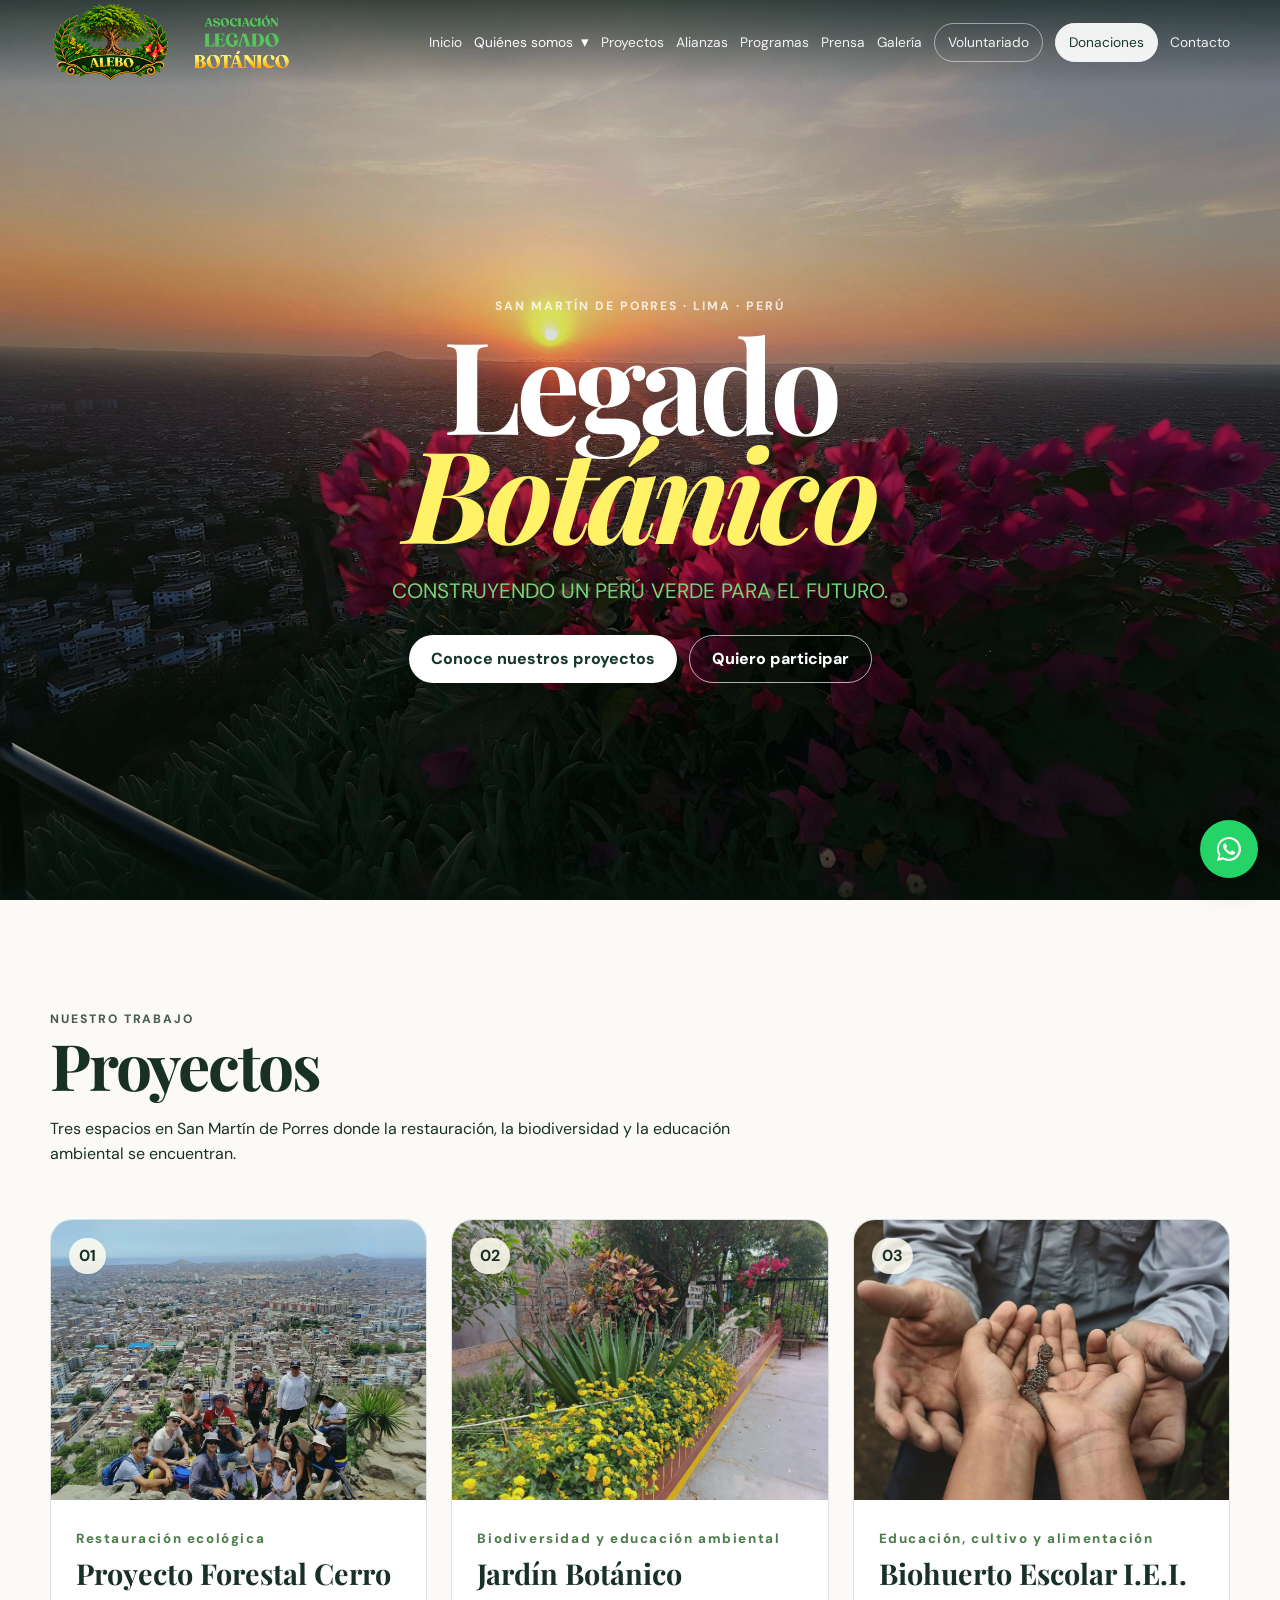
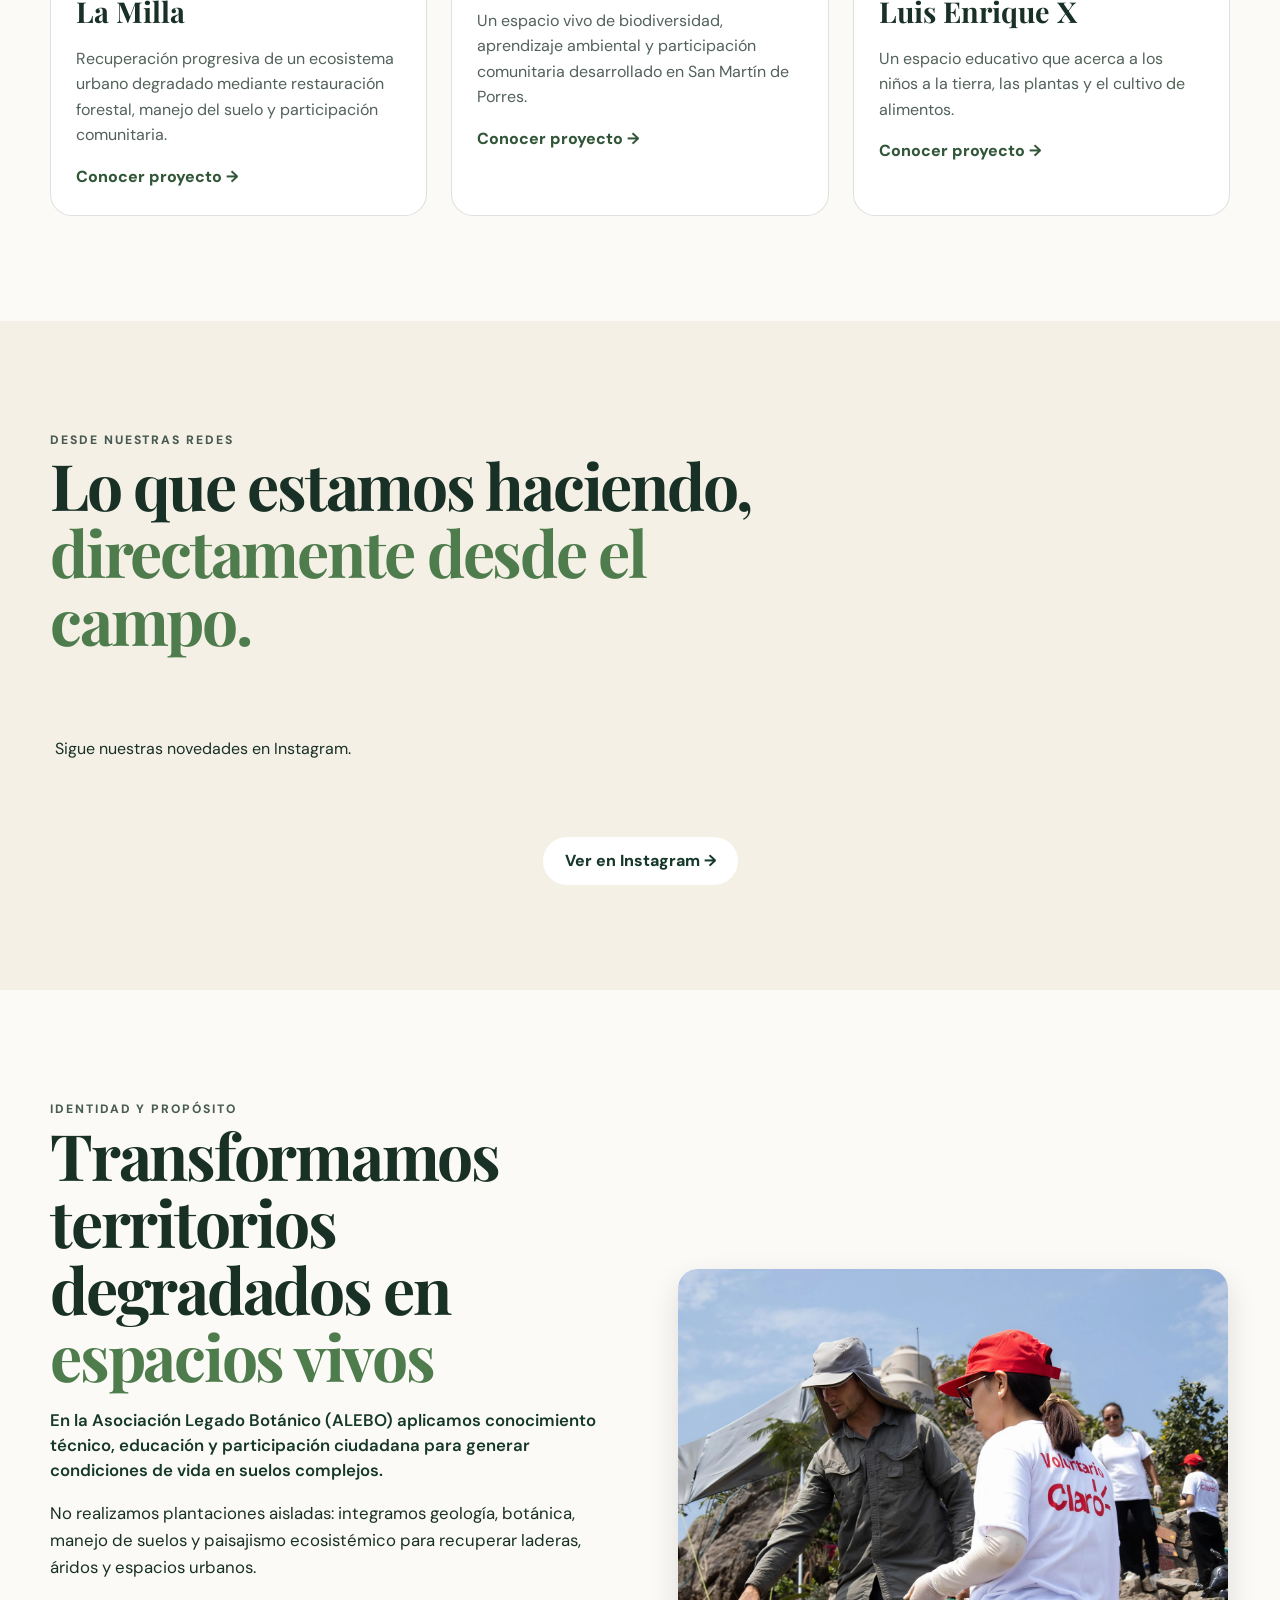
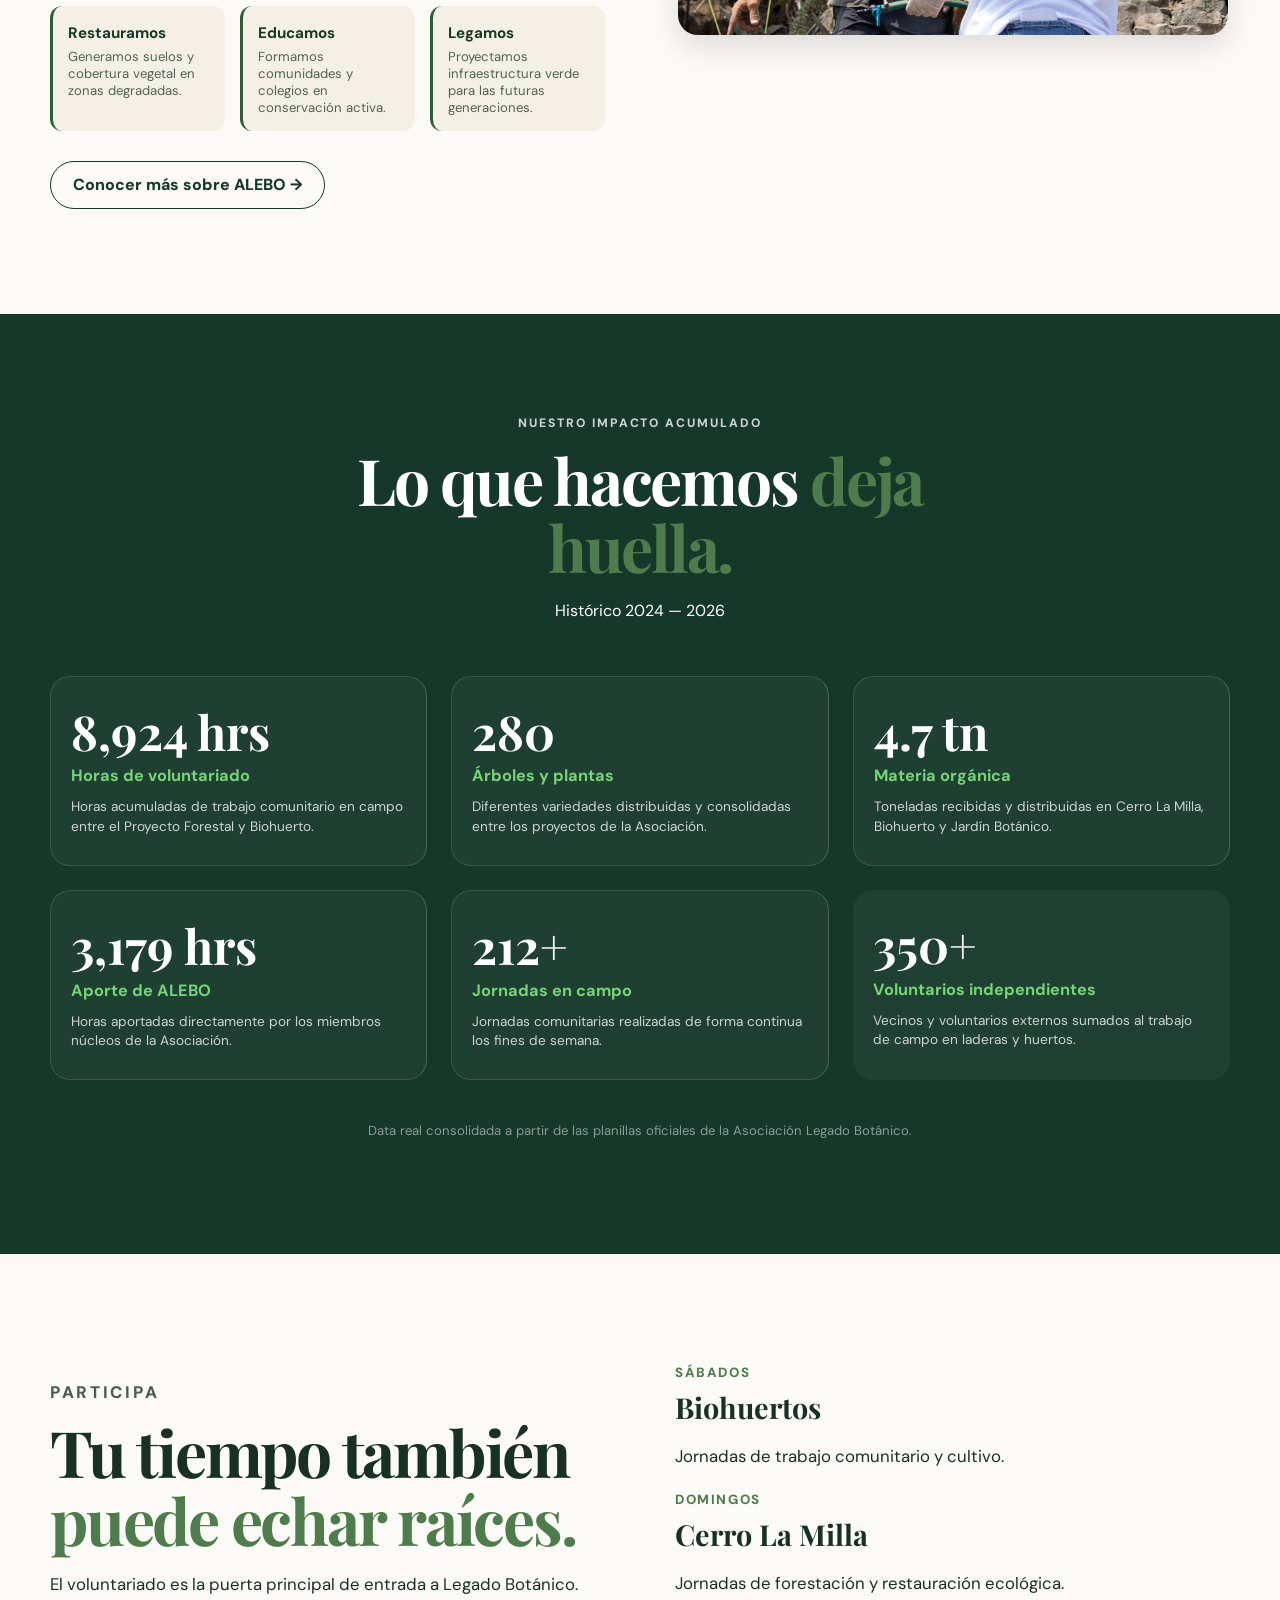
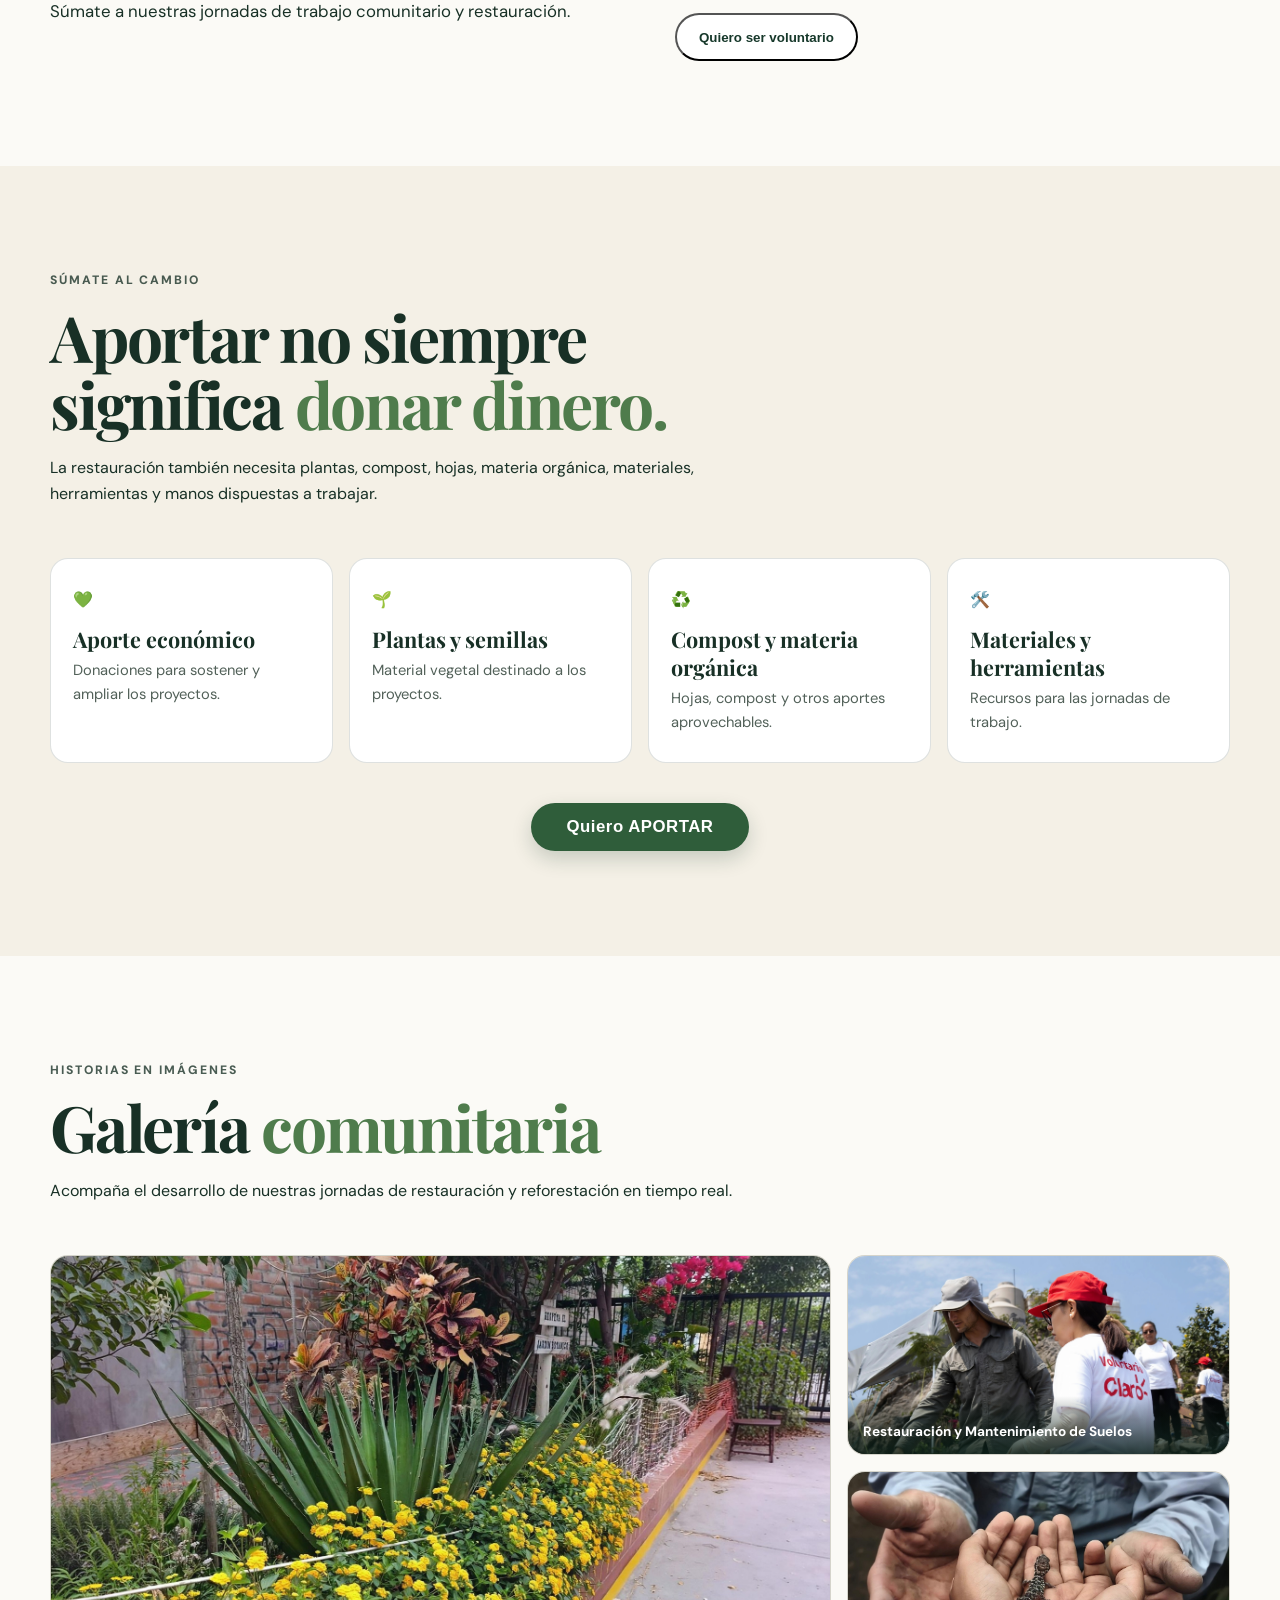
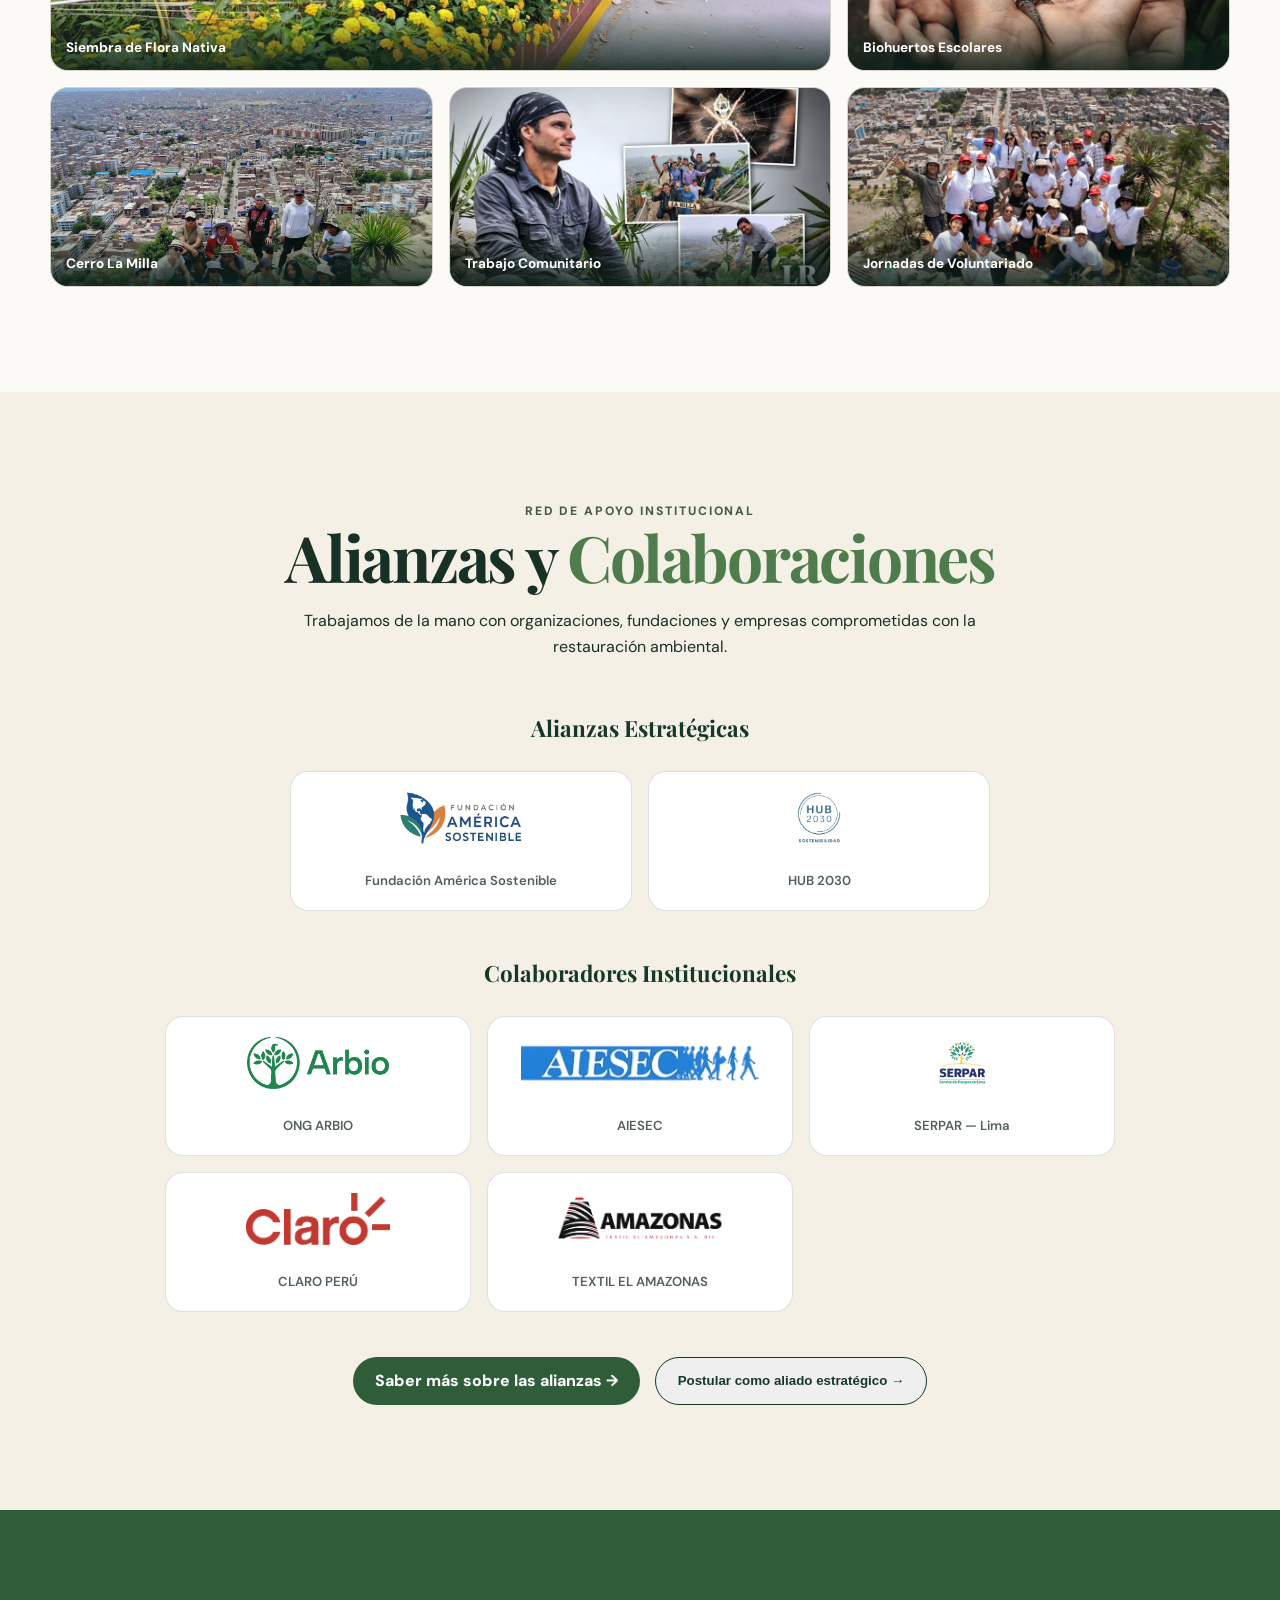
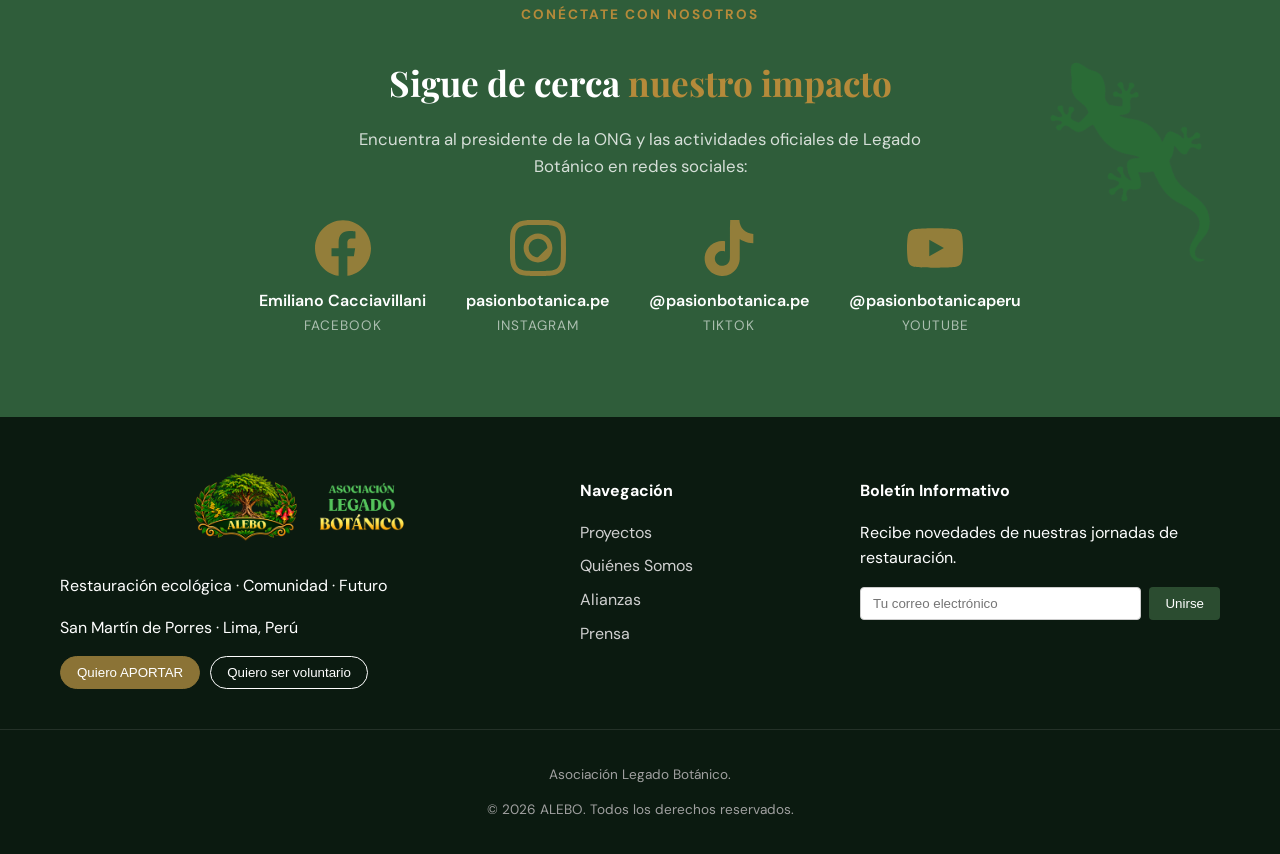
==== index.html @ dab00b9f "Add files via upload" ====
<!doctype html>
<html lang="es">
<head>
  <meta charset="utf-8">
  <meta name="viewport" content="width=device-width, initial-scale=1">
  <meta name="description" content="Legado Botánico — restauración ecológica, forestación, biohuertos y voluntariado en San Martín de Porres, Lima.">
  <title>Legado Botánico</title>
  
  <link rel="icon" href="assets/favicon_1.ico" type="image/x-icon">
  <link rel="stylesheet" href="css/styles.css">

  <!-- SEO / Open Graph -->
  <meta property="og:title" content="Legado Botánico — Asociación ALEBO">
  <meta property="og:description" content="Restauración ecológica, forestación y biohuertos en San Martín de Porres.">
  <meta property="og:image" content="assets/logo-large-sf-2.png">
</head>
<body>

<!-- ENCABEZADO / NAVEGACIÓN -->
<header class="site-header">
  <nav class="nav container">
    <a class="brand" href="#inicio">
      <img src="assets/logo-large-sf-2.png" alt="Logo Legado Botánico" class="brand-logo">
    </a>

    <button class="menu-toggle" aria-expanded="false" aria-controls="menu" aria-label="Abrir menú de navegación">
      <i></i><i></i><i></i>
    </button>

    <div class="nav-links" id="menu">
      <a href="#inicio">Inicio</a>

      <div class="dropdown">
        <div class="dropdown-trigger">Quiénes somos <span class="arrow">▾</span></div>
        <div class="dropdown-menu">
          <a href="quienes-somos.html">Esencia</a>
          <a href="equipo.html">Equipo</a>
          <a href="politicas.html">Políticas</a>
        </div>
      </div>

      <a href="#proyectos">Proyectos</a>
      <a href="#lista-alianzas">Alianzas</a>
      <a href="programas.html">Programas</a>
      <a href="prensa.html">Prensa</a>
      <a href="#galeria">Galería</a>
      <a class="nav-action" href="#voluntariado">Voluntariado</a>
      <a class="nav-action nav-donate" href="#aporta">Donaciones</a>
      <a href="#contacto">Contacto</a>
    </div>
  </nav>
</header>

<main>

  <!-- HERO SECTION -->
  <section class="hero" id="inicio">
    <div class="hero-content container">
      <p class="eyebrow">San Martín de Porres · Lima · Perú</p>
      <h1>Legado<br><span class="texto-resaltado">Botánico</span></h1>
      <p class="hero-text">CONSTRUYENDO UN PERÚ VERDE PARA EL FUTURO.</p>
      <div class="hero-actions">
        <a class="button primary" href="#proyectos">Conoce nuestros proyectos</a>
        <a class="button secondary" href="#voluntariado">Quiero participar</a>
      </div>
    </div>
  </section>

  <!-- PROYECTOS -->
  <section class="section" id="proyectos">
    <div class="container">
      <div class="section-heading">
        <span class="eyebrow">Nuestro trabajo</span>
        <h2>Proyectos</h2>
        <p>Tres espacios en San Martín de Porres donde la restauración, la biodiversidad y la educación ambiental se encuentran.</p>
      </div>

      <div class="project-grid">
        <article class="project-card">
          <div class="project-image p1"><b>01</b></div>
          <div class="project-body">
            <small>Restauración ecológica</small>
            <h3>Proyecto Forestal Cerro La Milla</h3>
            <p>Recuperación progresiva de un ecosistema urbano degradado mediante restauración forestal, manejo del suelo y participación comunitaria.</p>
            <a href="proyectos/cerro-la-milla.html">Conocer proyecto <span aria-hidden="true">→</span></a>
          </div>
        </article>

        <article class="project-card">
          <div class="project-image p2"><b>02</b></div>
          <div class="project-body">
            <small>Biodiversidad y educación ambiental</small>
            <h3>Jardín Botánico</h3>
            <p>Un espacio vivo de biodiversidad, aprendizaje ambiental y participación comunitaria desarrollado en San Martín de Porres.</p>
            <a href="proyectos/jardin-botanico.html">Conocer proyecto <span aria-hidden="true">→</span></a>
          </div>
        </article>

        <article class="project-card">
          <div class="project-image p3"><b>03</b></div>
          <div class="project-body">
            <small>Educación, cultivo y alimentación</small>
            <h3>Biohuerto Escolar I.E.I. Luis Enrique X</h3>
            <p>Un espacio educativo que acerca a los niños a la tierra, las plantas y el cultivo de alimentos.</p>
            <a href="proyectos/biohuerto-luis-enrique-x.html">Conocer proyecto <span aria-hidden="true">→</span></a>
          </div>
        </article>
      </div>
    </div>
  </section>

  <!-- INSTAGRAM FEED -->
  <section class="section cream" id="instagram">
    <div class="container">
      <div class="section-heading">
        <span class="eyebrow">Desde nuestras redes</span>
        <h2>Lo que estamos haciendo, <span>directamente desde el campo.</span></h2>
      </div>

      <div id="insta-feed" class="insta-grid">
        <div class="insta-loading">Cargando últimas publicaciones...</div>
      </div>

      <div class="insta-action">
        <a class="button primary" href="https://www.instagram.com/pasionbotanica.pe/" target="_blank" rel="noopener noreferrer">
          Ver en Instagram →
        </a>
      </div>
    </div>
  </section>

  <!-- QUIÉNES SOMOS PREÁMBULO -->
  <section class="section" id="quienes-somos">
    <div class="container">
      <div class="two-col">
        <div class="about-text">
          <span class="eyebrow">Identidad y Propósito</span>
          <h2>Transformamos territorios degradados en <span>espacios vivos</span></h2>
          <p class="lead-text">
            En la Asociación Legado Botánico (ALEBO) aplicamos conocimiento técnico, educación y participación ciudadana para generar condiciones de vida en suelos complejos.
          </p>
          <p>
            No realizamos plantaciones aisladas: integramos geología, botánica, manejo de suelos y paisajismo ecosistémico para recuperar laderas, áridos y espacios urbanos.
          </p>

          <div class="about-pillars">
            <div class="pillar-item">
              <strong>Restauramos</strong>
              <span>Generamos suelos y cobertura vegetal en zonas degradadas.</span>
            </div>
            <div class="pillar-item">
              <strong>Educamos</strong>
              <span>Formamos comunidades y colegios en conservación activa.</span>
            </div>
            <div class="pillar-item">
              <strong>Legamos</strong>
              <span>Proyectamos infraestructura verde para las futuras generaciones.</span>
            </div>
          </div>

          <div style="margin-top: 30px;">
            <a href="quienes-somos.html" class="button primary2">Conocer más sobre ALEBO →</a>
          </div>
        </div>

        <div class="about-image-wrapper">
          <img src="assets/quienes-somos-home.jpg" alt="Voluntarios y equipo de ALEBO en trabajo de campo" class="rounded-image shadow">
        </div>
      </div>
    </div>
  </section>







 <!-- IMPACTO -->
  <section class="impact">
    <div class="container">
      <div class="section-heading light text-center">
        <p class="eyebrow">Nuestro impacto acumulado</p>
        <h2>Lo que hacemos <span>deja huella.</span></h2>
        <span class="impact-year-tag">Histórico 2024 — 2026</span>
      </div>

      <div class="impact-grid">
        <div class="impact-item">
          <strong>8,924 hrs</strong>		
          <span class="impact-label">Horas de voluntariado</span>
          <p class="impact-desc">Horas acumuladas de trabajo comunitario en campo entre el Proyecto Forestal y Biohuerto.</p>
        </div>

        <div class="impact-item">
          <strong>280</strong>		
          <span class="impact-label">Árboles y plantas</span>
          <p class="impact-desc">Diferentes variedades distribuidas y consolidadas entre los proyectos de la Asociación.</p>
        </div>

        <div class="impact-item">
          <strong>4.7 tn</strong>
          <span class="impact-label">Materia orgánica</span>
          <p class="impact-desc">Toneladas recibidas y distribuidas en Cerro La Milla, Biohuerto y Jardín Botánico.</p>
        </div>

        <div class="impact-item">
          <strong>3,179 hrs</strong>	
          <span class="impact-label">Aporte de ALEBO</span>
          <p class="impact-desc">Horas aportadas directamente por los miembros núcleos de la Asociación.</p>
        </div>

        <div class="impact-item">
          <strong>212+</strong>
          <span class="impact-label">Jornadas en campo</span>
          <p class="impact-desc">Jornadas comunitarias realizadas de forma continua los fines de semana.</p>
        </div>

        <div class="impact-item">
          <strong>350+</strong>	
          <span class="impact-label">Voluntarios independientes</span>
          <p class="impact-desc">Vecinos y voluntarios externos sumados al trabajo de campo en laderas y huertos.</p>
        </div>
      </div>

      <p class="note">Data real consolidada a partir de las planillas oficiales de la Asociación Legado Botánico.</p>
    </div>
  </section>





  <!-- VOLUNTARIADO -->
  <section class="section" id="voluntariado">
    <div class="container two-col">
      <div>
        <p class="eyebrow">Participa</p>
        <h2>Tu tiempo también <span>puede echar raíces.</span></h2>
        <p>El voluntariado es la puerta principal de entrada a Legado Botánico. Súmate a nuestras jornadas de trabajo comunitario y restauración.</p>
      </div>
      <div class="schedule">
        <article><small>SÁBADOS</small><h3>Biohuertos</h3><p>Jornadas de trabajo comunitario y cultivo.</p></article>
        <article><small>DOMINGOS</small><h3>Cerro La Milla</h3><p>Jornadas de forestación y restauración ecológica.</p></article>
        <button type="button" class="button primary" id="btn-abrir-voluntario">Quiero ser voluntario</button>
      </div>
    </div>
  </section>

  <!-- DONACIONES -->
  <section class="section cream" id="aporta">
    <div class="container">
      <div class="section-heading">
        <p class="eyebrow">Súmate al cambio</p>
        <h2>Aportar no siempre significa <span>donar dinero.</span></h2>
        <p>La restauración también necesita plantas, compost, hojas, materia orgánica, materiales, herramientas y manos dispuestas a trabajar.</p>
      </div>

      <div class="contribute-grid">
        <article>💚<h3>Aporte económico</h3><p>Donaciones para sostener y ampliar los proyectos.</p></article>
        <article>🌱<h3>Plantas y semillas</h3><p>Material vegetal destinado a los proyectos.</p></article>
        <article>♻️<h3>Compost y materia orgánica</h3><p>Hojas, compost y otros aportes aprovechables.</p></article>
        <article>🛠️<h3>Materiales y herramientas</h3><p>Recursos para las jornadas de trabajo.</p></article>
      </div>

      <div class="donate-action-wrapper">
        <button type="button" class="button primary donate-btn-trigger" id="btn-abrir-aporte">Quiero APORTAR</button>
      </div>
    </div>
  </section>






<!-- GALERÍA DINÁMICA -->
  <section class="section" id="galeria">
    <div class="container">
      <div class="section-heading">
        <p class="eyebrow">Historias en imágenes</p>
        <h2>Galería <span>comunitaria</span></h2>
        <p>Acompaña el desarrollo de nuestras jornadas de restauración y reforestación en tiempo real.</p>
      </div>

      <div class="interactive-gallery-wrapper">
        <!-- Rejilla en Escritorio / Carrusel en Móvil -->
        <div class="gallery-grid-layout" id="dynamic-gallery">
          <div class="gallery-item item-main" data-index="0">
            <img src="assets/quienes-somos-home.jpg" alt="Actividad de restauración principal">
            <div class="gallery-caption">Restauración y Mantenimiento de Suelos</div>
          </div>
          <div class="gallery-item item-side-1" data-index="1">
            <img src="assets/jardin-desktop.jpg" alt="Siembra de flora nativa">
            <div class="gallery-caption">Siembra de Flora Nativa</div>
          </div>
          <div class="gallery-item item-side-2" data-index="2">
            <img src="assets/biohuerto.jpg" alt="Biohuertos escolares">
            <div class="gallery-caption">Biohuertos Escolares</div>
          </div>
          <div class="gallery-item item-bottom-1" data-index="3">
            <img src="assets/la-milla.jpg" alt="Avances Cerro La Milla">
            <div class="gallery-caption">Cerro La Milla</div>
          </div>
          <div class="gallery-item item-bottom-2" data-index="4">
            <img src="assets/reportaje_LR.webp" alt="Trabajo Comunitario">
            <div class="gallery-caption">Trabajo Comunitario</div>
          </div>
          <div class="gallery-item item-bottom-3" data-index="5">
            <img src="assets/quienes-somos-home2.jpg" alt="Jornadas de Voluntariado">
            <div class="gallery-caption">Jornadas de Voluntariado</div>
          </div>
        </div>
      </div>
    </div>
  </section>





<!-- SECCIÓN RESUMEN DE ALIANZAS Y COLABORACIONES -->
  <section class="section cream" id="lista-alianzas">
    <div class="container">
      <div class="section-heading text-center">
        <span class="eyebrow">Red de apoyo institucional</span>
        <h2>Alianzas y <span>Colaboraciones</span></h2>
        <p>Trabajamos de la mano con organizaciones, fundaciones y empresas comprometidas con la restauración ambiental.</p>
      </div>

      <!-- Grupo: Alianzas Estratégicas (Resumen Logos y Nombres) -->
      <div class="partners-group">
        <h3 class="partners-subtitle">Alianzas Estratégicas</h3>
        <div class="partners-grid partners-2">
          
          <div class="partner-card">
            <img src="assets/fas_h.png" alt="Logo Fundación América Sostenible" class="partner-logo">
            <span>Fundación América Sostenible</span>
          </div>

          <div class="partner-card">
            <img src="assets/hub_2030.png" alt="Logo HUB 2030" class="partner-logo">
            <span>HUB 2030</span>
          </div>

        </div>
      </div>

      <!-- Grupo: Colaboraciones (Resumen Logos y Nombres) -->
      <div class="partners-group" style="margin-top: 40px;">
        <h3 class="partners-subtitle">Colaboradores Institucionales</h3>
        <div class="partners-grid partners-3">
          
          <div class="partner-card">
            <img src="assets/arbio.png" alt="Logo ONG ARBIO" class="partner-logo">
            <span>ONG ARBIO</span>
          </div>

          <div class="partner-card">
            <img src="assets/aiesec.png" alt="Logo AIESEC" class="partner-logo">
            <span>AIESEC</span>
          </div>

          <div class="partner-card">
            <img src="assets/serpar.png" alt="Logo SERPAR" class="partner-logo">
            <span>SERPAR — Lima</span>
          </div>

          <div class="partner-card">
            <img src="assets/logo-claro-rojo.png" alt="Logo CLARO PERÚ" class="partner-logo">
            <span>CLARO PERÚ</span>
          </div>

          <div class="partner-card">
            <img src="assets/logo_amazonas_color.png" alt="Logo TEXTIL EL AMAZONAS" class="partner-logo">
            <span>TEXTIL EL AMAZONAS</span>
          </div>

        </div>
      </div>

      <!-- Botones de Acción: Saber Más y Postular -->
      <div style="text-align: center; margin-top: 45px; display: flex; justify-content: center; gap: 15px; flex-wrap: wrap;">
        <a href="alianzas.html" class="button primary" style="background: var(--forest); color: #fff;">Saber más sobre las alianzas →</a>
        <button type="button" class="button primary2" id="btn-abrir-aliado">Postular como aliado estratégico →</button>
      </div>

    </div>
  </section>





  <!-- CONTACTO -->
  <section class="section section-contacto" id="contacto">
    <img class="gecko-bg" src="assets/gecko.png" alt="" aria-hidden="true" />

    <div class="container" style="text-align: center;">
      <p class="eyebrow-light">Conéctate con nosotros</p>
      <h2 class="title-light">Sigue de cerca <span>nuestro impacto</span></h2>
      <p class="lead-light">Encuentra al presidente de la ONG y las actividades oficiales de Legado Botánico en redes sociales:</p>

      <div class="social-grid">
        <a href="https://www.facebook.com/emiliano.cacciavillani.9" target="_blank" rel="noopener noreferrer" class="social-card">
          <svg class="social-icon" viewBox="0 0 24 24"><path d="M24 12.073c0-6.627-5.373-12-12-12s-12 5.373-12 12c0 5.99 4.388 10.954 10.125 11.854v-8.385H7.078v-3.47h3.047V9.43c0-3.007 1.792-4.669 4.533-4.669 1.312 0 2.686.235 2.686.235v2.953H15.83c-1.491 0-1.956.925-1.956 1.874v2.25h3.328l-.532 3.47h-2.796v8.385C19.612 23.027 24 18.062 24 12.073z"/></svg>
          <span class="social-name">Emiliano Cacciavillani</span>
          <span class="social-platform">Facebook</span>
        </a>

        <a href="https://www.instagram.com/pasionbotanica.pe" target="_blank" rel="noopener noreferrer" class="social-card">
          <svg class="social-icon" viewBox="0 0 24 24"><path d="M12 2.163c3.204 0 3.584.012 4.85.07 3.252.148 4.771 1.691 4.919 4.919.058 1.265.069 1.645.069 4.849 0 3.205-.012 3.584-.069 4.849-.149 3.225-1.664 4.771-4.919 4.919-1.266.058-1.644.07-4.85.07-3.204 0-3.584-.012-4.849-.07-3.26-.149-4.771-1.699-4.919-4.92-.058-1.265-.07-1.644-.07-4.849 0-3.204.013-3.583.07-4.849.149-3.227 1.664-4.771 4.919-4.919 1.266-.057 1.645-.069 4.849-.069zm0-2.163c-3.259 0-3.667.014-4.947.072-4.358.2-6.78 2.618-6.98 6.98-.059 1.281-.073 1.689-.073 4.948 0 3.259.014 3.668.072 4.948.2 4.358 2.618 6.78 6.98 6.98 1.281.058 1.689.072 4.948.072 3.259 0 3.668-.014 4.948-.072 4.354-.2 6.782-2.618 6.979-6.98.059-1.28.073-1.689.073-4.948 0-3.259-.014-3.667-.072-4.947-.196-4.354-2.617-6.78-6.979-6.98-1.281-.059-1.69-.073-4.949-.073zm0 5.838c-3.403 0-6.162 2.759-6.162 6.162s2.759 6.163 6.162 6.163 6.162-2.759 6.162-6.163c0-3.403-2.759-6.162-6.162-6.162zm0 10.162c-2.209 0-4-1.79-4-4 0-2.209 1.791-4 4-4s4 1.791 4 4c0 2.21-1.791 4.4m6.406-11.845c-.796 0-1.441.645-1.441 1.44s.645 1.44 1.441 1.44c.795 0 1.439-.645 1.439-1.44s-.644-1.44-1.439-1.44z"/></svg>
          <span class="social-name">pasionbotanica.pe</span>
          <span class="social-platform">Instagram</span>
        </a>

        <a href="https://www.tiktok.com/@pasionbotanica.pe" target="_blank" rel="noopener noreferrer" class="social-card">
          <svg class="social-icon" viewBox="0 0 24 24"><path d="M12.525.02c1.31-.02 2.61-.01 3.91-.02.08 1.53.63 3.09 1.75 4.17 1.12 1.11 2.7 1.62 4.24 1.79v4.03c-1.44-.05-2.89-.35-4.2-.97-.57-.26-1.1-.59-1.62-.93-.01 2.92.01 5.84-.02 8.75-.08 1.4-.54 2.79-1.35 3.94-1.31 1.92-3.58 3.17-5.91 3.21-1.43.08-2.86-.31-4.08-1.03-2.02-1.19-3.44-3.37-3.65-5.71-.02-.5-.03-1-.01-1.49.18-1.9 1.12-3.72 2.58-4.96 1.66-1.44 3.98-2.13 6.15-1.72.02 1.48-.04 2.96-.04 4.44-.99-.32-2.15-.23-3.02.37-.82.56-1.31 1.53-1.33 2.53-.01.9.36 1.8 1.04 2.39.8.69 1.94.94 2.95.7 1.04-.23 1.92-.99 2.27-1.98.15-.46.21-.95.21-1.43.02-4.21.01-8.42.01-12.63z"/></svg>
          <span class="social-name">@pasionbotanica.pe</span>
          <span class="social-platform">TikTok</span>
        </a>

        <a href="https://youtube.com/@pasionbotanicaperu" target="_blank" rel="noopener noreferrer" class="social-card">
          <svg class="social-icon" viewBox="0 0 24 24"><path d="M23.498 6.186a3.016 3.016 0 0 0-2.122-2.136C19.505 3.545 12 3.545 12 3.545s-7.505 0-9.377.505A3.017 3.017 0 0 0 .502 6.186C0 8.07 0 12 0 12s0 3.93.502 5.814a3.016 3.016 0 0 0 2.122 2.136c1.871.505 9.376.505 9.376.505s7.505 0 9.377-.505a3.015 3.015 0 0 0 2.122-2.136C24 15.93 24 12 24 12s0-3.93-.502-5.814zM9.545 15.568V8.432L15.818 12l-6.273 3.568z"/></svg>
          <span class="social-name">@pasionbotanicaperu</span>
          <span class="social-platform">YouTube</span>
        </a>
      </div>
    </div>
  </section>

</main>

<!-- BOTÓN FLOTANTE WHATSAPP -->
<a class="whatsapp" href="https://wa.me/51987565786?text=Hola%2C%20quisiera%20obtener%20informaci%C3%B3n%20sobre%20c%C3%B3mo%20participar%20en%20Legado%20Bot%C3%A1nico." target="_blank" rel="noopener noreferrer" aria-label="Contactar por WhatsApp" title="Contactar por WhatsApp">
  <svg viewBox="0 0 32 32" aria-hidden="true">
    <path d="M16 3.2C8.93 3.2 3.2 8.93 3.2 16c0 2.26.59 4.38 1.71 6.25L3.2 28.8l6.72-1.67A12.72 12.72 0 0 0 16 28.8c7.07 0 12.8-5.73 12.8-12.8S23.07 3.2 16 3.2Zm0 23.3c-2.04 0-4.04-.55-5.78-1.59l-.41-.24-3.99.99 1.06-3.88-.27-.43A10.6 10.6 0 1 1 16 26.5Zm5.82-7.94c-.32-.16-1.88-.93-2.17-1.04-.29-.11-.5-.16-.71.16-.21.32-.82 1.04-1.01 1.25-.18.21-.37.24-.69.08-.32-.16-1.34-.49-2.55-1.57-.94-.84-1.57-1.88-1.75-2.2-.18-.32-.02-.49.14-.65.14-.14.32-.37.48-.56.16-.18.21-.32.32-.53.11-.21.05-.4-.03-.56-.08-.16-.71-1.71-.98-2.34-.26-.61-.52-.53-.71-.54h-.61c-.21 0-.56.08-.85.4-.29.32-1.12 1.09-1.12 2.66s1.15 3.09 1.31 3.3c.16.21 2.25 3.43 5.45 4.81.76.33 1.35.52 1.81.67.76.24 1.45.21 2 .13.61-.09 1.88-.77 2.15-1.51.27-.74.27-1.38.19-1.51-.08-.13-.29-.21-.61-.37Z"/>
  </svg>
</a>

<!-- MODALES FLOTANTES GLOBALES -->
<div class="modal-overlay" id="modal-voluntario" aria-hidden="true">
  <div class="modal-content" role="dialog" aria-labelledby="modal-voluntario-titulo">
    <button type="button" class="modal-close" id="btn-cerrar-voluntario" aria-label="Cerrar ventana">&times;</button>
    <div class="form-header">
      <h3 id="modal-voluntario-titulo">Únete como Voluntario 🌱</h3>
      <p>Completa la encuesta para conocer tus disponibilidades y asignar las labores más adecuadas para ti.</p>
    </div>
    <form name="voluntarios" method="POST" data-netlify="true" class="legado-form">
      <input type="hidden" name="form-name" value="voluntarios" />
      <div class="form-grid">
        <div class="form-row-2">
          <div class="form-group">
            <label for="vol-nombre">Nombre y Apellido *</label>
            <input type="text" id="vol-nombre" name="nombre" required placeholder="Tu nombre completo">
          </div>
          <div class="form-group">
            <label for="vol-distrito">Distrito de residencia *</label>
            <input type="text" id="vol-distrito" name="distrito" required placeholder="Ej: San Martín de Porres, Los Olivos...">
          </div>
        </div>
        <div class="form-row-2">
          <div class="form-group">
            <label for="vol-email">Correo electrónico *</label>
            <input type="email" id="vol-email" name="email" required placeholder="tu@email.com">
          </div>
          <div class="form-group">
            <label for="vol-telefono">Teléfono / WhatsApp *</label>
            <input type="tel" id="vol-telefono" name="telefono" required placeholder="+51 999 999 999">
          </div>
        </div>
        <div class="form-row-2">
          <div class="form-group">
            <label for="vol-edad">Edad *</label>
            <input type="number" id="vol-edad" name="edad" required placeholder="Ej: 25" min="12" max="99">
          </div>
          <div class="form-group">
            <label for="vol-profesion">Profesión u ocupación</label>
            <input type="text" id="vol-profesion" name="profesion" placeholder="Ej: Estudiante, Ingeniero, Esteticista...">
          </div>
        </div>
        <div class="form-row-2">
          <div class="form-group">
            <label for="vol-movilidad">¿Cuentas con movilidad propia? *</label>
            <select id="vol-movilidad" name="movilidad_propia" required>
              <option value="" disabled selected>Selecciona una opción</option>
              <option value="No">No</option>
              <option value="Sí (Auto)">Sí (Auto)</option>
              <option value="Sí (Moto/Bicicleta)">Sí (Moto / Bicicleta)</option>
            </select>
          </div>
          <div class="form-group">
            <label for="vol-disponibilidad">Días y horario disponibles *</label>
            <input type="text" id="vol-disponibilidad" name="disponibilidad" required placeholder="Ej: Sábados por la mañana / Domingos todo el día">
          </div>
        </div>
        <div class="form-group">
          <label for="vol-capacidad-fisica">¿Con qué tipo de labor te sientes más cómodo/a apoyando en campo? *</label>
          <select id="vol-capacidad-fisica" name="tipo_labor_preferida" required>
            <option value="" disabled selected>Selecciona la capacidad de esfuerzo</option>
            <option value="Poca fuerza: Limpieza, recolección de sustrato y epífitas">Labores livianas (Juntar basura en sacos, recoger polvillo/sustrato, recolección)</option>
            <option value="Mediana fuerza: Cargar pedregal y nivelar andenes">Labores de mediana fuerza (Nivelar andenes, trasladar material liviano)</option>
            <option value="Gran fuerza: Picar rocas, pircados, mover rocas grandes y sacos">Labores de fuerza e intensas (Picar rocas, mover rocas grandes, cargar sacos o madera)</option>
            <option value="Redes sociales y difusión comunitaria">Difusión en redes sociales e incentivar a que más personas se sumen</option>
          </select>
        </div>
        <div class="form-group">
          <label for="vol-mensaje">Comentario adicional / Habilidades especiales</label>
          <textarea id="vol-mensaje" name="comentario" rows="3" placeholder="Cuéntanos cualquier detalle adicional que consideres relevante..."></textarea>
        </div>
        <button type="submit" class="button primary btn-submit-form" style="background: var(--ochre);">Enviar registro de voluntario</button>
      </div>
    </form>
  </div>
</div>

<div class="modal-overlay" id="modal-aporte" aria-hidden="true">
  <div class="modal-content" role="dialog" aria-labelledby="modal-aporte-titulo">
    <button type="button" class="modal-close" id="btn-cerrar-aporte" aria-label="Cerrar ventana">&times;</button>
    <div class="form-header">
      <h3 id="modal-aporte-titulo">Formulario de Aporte 💚</h3>
      <p>Cuéntanos cómo te gustaría colaborar y nos pondremos en contacto contigo para coordinarlo.</p>
    </div>
    <form name="donaciones" method="POST" data-netlify="true" class="legado-form">
      <input type="hidden" name="form-name" value="donaciones" />
      <div class="form-grid">
        <div class="form-group">
          <label for="don-nombre">Nombre o Entidad *</label>
          <input type="text" id="don-nombre" name="nombre" required placeholder="Tu nombre o el de tu empresa">
        </div>
        <div class="form-row-2">
          <div class="form-group">
            <label for="don-email">Correo electrónico *</label>
            <input type="email" id="don-email" name="email" required placeholder="tu@email.com">
          </div>
          <div class="form-group">
            <label for="don-telefono">Teléfono / WhatsApp *</label>
            <input type="tel" id="don-telefono" name="telefono" required placeholder="+51 999 999 999">
          </div>
        </div>
        <div class="form-group">
          <label class="label-title">¿Qué tipo de aporte deseas realizar? (Puedes marcar varios)</label>
          <div class="checkbox-options">
            <label class="checkbox-card"><input type="checkbox" name="tipo_aporte" value="Aporte economico"><span>💚 <b>Aporte económico:</b> Para sostener y ampliar los proyectos.</span></label>
            <label class="checkbox-card"><input type="checkbox" name="tipo_aporte" value="Plantas y semillas"><span>🌱 <b>Plantas y semillas:</b> Material vegetal destinado a los proyectos.</span></label>
            <label class="checkbox-card"><input type="checkbox" name="tipo_aporte" value="Compost y materia organica"><span>♻️ <b>Compost y materia orgánica:</b> Hojas, compost y otros aportes aprovechables.</span></label>
            <label class="checkbox-card"><input type="checkbox" name="tipo_aporte" value="Materiales y herramientas"><span>🛠️ <b>Materiales y herramientas:</b> Recursos para las jornadas de trabajo.</span></label>
          </div>
        </div>
        <div class="form-group">
          <label for="don-detalle">Detalles del aporte / Mensaje</label>
          <textarea id="don-detalle" name="detalle" rows="3" placeholder="Ej: Tengo 5 sacos de compost / Deseo realizar un depósito Yape o transferencia..."></textarea>
        </div>
        <button type="submit" class="button primary btn-submit-form">Enviar propuesta de aporte</button>
      </div>
    </form>
  </div>
</div>




<!-- MODAL EMERGENTE DE POSTULACIÓN DE ALIADOS -->
<div class="modal-overlay" id="modal-aliado" aria-hidden="true">
  <div class="modal-content" role="dialog" aria-labelledby="modal-aliado-titulo">
    <button type="button" class="modal-close" id="btn-cerrar-aliado" aria-label="Cerrar ventana">&times;</button>
    
    <div class="form-header">
      <h3 id="modal-aliado-titulo">Postula como Aliado Estratégico 🤝</h3>
      <p>¿Representas a una ONG, institución educativa, empresa u organización pública? Completa este formulario para iniciar un diálogo institucional.</p>
    </div>

    <form name="alianzas" method="POST" data-netlify="true" class="legado-form">
      <input type="hidden" name="form-name" value="alianzas" />

      <div class="form-grid">
        <div class="form-row-2">
          <div class="form-group">
            <label for="aliado-org">Nombre de la Organización / Institución *</label>
            <input type="text" id="aliado-org" name="organizacion" required placeholder="Ej: Fundación / Empresa / ONG">
          </div>
          <div class="form-group">
            <label for="aliado-tipo">Tipo de Organización *</label>
            <select id="aliado-tipo" name="tipo_organizacion" required>
              <option value="" disabled selected>Selecciona una opción</option>
              <option value="ONG / Asociación Sin Fines de Lucro">ONG / Asociación Sin Fines de Lucro</option>
              <option value="Empresa Privada / RSE">Empresa Privada / RSE</option>
              <option value="Institución Educativa / Universidad">Institución Educativa / Universidad</option>
              <option value="Entidad Pública / Municipalidad">Entidad Pública / Municipalidad</option>
              <option value="Colectivo Ciudadano">Colectivo Ciudadano</option>
            </select>
          </div>
        </div>

        <div class="form-row-2">
          <div class="form-group">
            <label for="aliado-contacto">Nombre del Representante *</label>
            <input type="text" id="aliado-contacto" name="representante" required placeholder="Nombre y cargo">
          </div>
          <div class="form-group">
            <label for="aliado-email">Correo Electrónico Institucional *</label>
            <input type="email" id="aliado-email" name="email" required placeholder="contacto@organizacion.org">
          </div>
        </div>

        <div class="form-row-2">
          <div class="form-group">
            <label for="aliado-telefono">Teléfono / WhatsApp *</label>
            <input type="tel" id="aliado-telefono" name="telefono" required placeholder="+51 999 999 999">
          </div>
          <div class="form-group">
  <label for="aliado-web">Sitio Web / Redes Sociales</label>
  <input type="text" id="aliado-web" name="sitio_web" placeholder="https://miorganizacion.org o nombre de red social">
</div>
        </div>

        <div class="form-group">
          <label for="aliado-propuesta">Propuesta de Colaboración / Interés *</label>
          <textarea id="aliado-propuesta" name="propuesta" rows="4" required placeholder="Describa brevemente cómo le gustaría colaborar con Legado Botánico (ej. proyectos de RSE, convenio académico, donación de recursos, etc.)"></textarea>
        </div>

        <button type="submit" class="button primary btn-submit-form">Enviar propuesta de alianza</button>
      </div>
    </form>
  </div>
</div>
<!-- FIN MODAL EMERGENTE DE ALIADOS -->



<!-- FOOTER -->
<footer class="footer">
  <div class="footer-container">
    <div class="footer-col brand-col">

      <img src="assets/logo-large-sf-2-footer.png" alt="Logo Legado Botánico" class="brand-logo-footer">

      <p>Restauración ecológica · Comunidad · Futuro</p>
      <p class="location">San Martín de Porres · Lima, Perú</p>
      <div class="footer-buttons">
        <button type="button" class="btn-primary" id="btn-abrir-aporte-footer">Quiero APORTAR</button>
        <button type="button" class="btn-secondary" id="btn-abrir-voluntario-footer">Quiero ser voluntario</button>
      </div>
    </div>
    <div class="footer-col nav-col">
      <h4>Navegación</h4>
      <ul>
        <li><a href="#proyectos">Proyectos</a></li>
        <li><a href="quienes-somos.html">Quiénes Somos</a></li>
        <li><a href="alianzas.html">Alianzas</a></li>
        <li><a href="prensa.html">Prensa</a></li>
      </ul>
    </div>
    <div class="footer-col newsletter-col">
      <h4>Boletín Informativo</h4>
      <p>Recibe novedades de nuestras jornadas de restauración.</p>
      <form name="boletin" method="POST" data-netlify="true" class="newsletter-form">
        <input type="hidden" name="form-name" value="boletin" />
        <input type="email" name="email" placeholder="Tu correo electrónico" required />
        <button type="submit">Unirse</button>
      </form>
    </div>
  </div>
  <div class="footer-bottom">
    <p>Asociación Legado Botánico.</p>
    <p>© <span id="year"></span> ALEBO. Todos los derechos reservados.</p>
  </div>
</footer>

<script src="js/main.js"></script>

</body>
</html>
---- css/styles.css ----
@import url('https://fonts.googleapis.com/css2?family=DM+Sans:wght@400;500;600;700&family=Playfair+Display:wght@600;700&display=swap');

/* ==========================================================================
   1. VARIABLES GLOBALES Y RESET BASE
   ========================================================================== */
:root {
  --forest-deep: #16382A;
  --forest: #2F5D3A;
  --leaf: #4F7C4C;
  --sage: #78966B;
  --earth: #7A5238;
  --ochre: #B58A3A;
  --sand: #DCCCB0;
  --cream: #F4F0E6;
  --paper: #FBFAF6;
  --ink: #183026;
  --muted: #526159;
  --line: rgba(24, 48, 38, .14);
  --white: #FFFFFF;
  --max: 1180px;
  --deep: var(--forest-deep);
}

* {
  box-sizing: border-box;
}

html {
  scroll-behavior: smooth;
  overflow-x: clip;
}

body {
  margin: 0;
  overflow-x: clip;
  color: var(--ink);
  background: var(--paper);
  font-family: "DM Sans", sans-serif;
  line-height: 1.6;
}

a {
  color: inherit;
  text-decoration: none;
}

.container {
  width: min(calc(100% - 40px), var(--max));
  margin: auto;
}

.sr-only {
  position: absolute;
  width: 1px;
  height: 1px;
  overflow: hidden;
  clip: rect(0, 0, 0, 0);
}

.section {
  padding: 105px 0;
}

.cream {
  background: var(--cream);
}

.section-heading {
  max-width: 720px;
  margin-bottom: 52px;
}

.section-heading h2,
.two-col h2 {
  margin: 0 0 18px;
  font: 700 clamp(2.4rem, 5vw, 4.2rem)/1.05 "Playfair Display", serif;
  letter-spacing: -.035em;
}

.section-heading h2 span,
.two-col h2 span {
  color: var(--leaf);
}

.eyebrow {
  margin: 0 0 12px;
  font-size: .76rem;
  font-weight: 800;
  letter-spacing: .16em;
  text-transform: uppercase;
  opacity: .78;
}

.texto-resaltado {
  color: #fff267;
  font-style: italic;
}

.button {
  display: inline-flex;
  align-items: center;
  justify-content: center;
  min-height: 48px;
  padding: 0 22px;
  border-radius: 999px;
  font-weight: 800;
  cursor: pointer;
}

.primary {
  background: #fff;
  color: var(--deep);
}

.primary2 {
  border: 1px solid #16382A;
  color: var(--deep);
}

.secondary {
  border: 1px solid #ffffffaa;
  color: #fff;
}

/* ==========================================================================
   2. HEADER, NAVEGACIÓN Y DROPDOWN
   ========================================================================== */
.site-header {
  position: fixed;
  inset: 0 0 auto;
  z-index: 20;
  color: #fff;
  background: linear-gradient(#0b1c14aa, transparent);
  transition: .3s;
}

.site-header.scrolled {
  background: #0d211af2;
  backdrop-filter: blur(10px);
}

.nav {
  min-height: 82px;
  display: flex;
  align-items: center;
  justify-content: space-between;
  gap: 20px;
}

.brand {
  display: flex;
  align-items: center;
  gap: 10px;
  text-decoration: none;
  font-weight: 600;
  letter-spacing: .05em;
  white-space: nowrap;
}

.brand-logo {
  height: 85px;
  width: auto;
  max-width: 90%;
  object-fit: contain;
  display: block;
}


.brand-logo-footer {
  height: 100px;
  width: auto;
  max-width: 45%;
  object-fit: contain;
  display: block;
  margin: 0 auto;
}


.nav-links {
  display: flex;
  align-items: center;
  gap: 12px; /* Reducido de 20px a 15px para ganar espacio */
  font-size: 0.86rem; /* Ligeramente más compacto para albergar todos los ítems */
}

.nav-links a {
  opacity: .92;
}

.nav-action {
  border: 1px solid #ffffff88;
  border-radius: 999px;
  padding: 7px 13px;
}

.nav-donate {
  background: #fff;
  color: var(--deep);
  border-color: #fff;
}

/* Submenú Desplegable */
.dropdown {
  position: relative;
  display: inline-block;
}

.dropdown-trigger {
  cursor: pointer;
}

.dropdown-trigger .arrow {
  font-size: 1.1em;
  margin-left: 4px;
  transition: transform 0.3s ease;
}

.dropdown:hover .dropdown-trigger .arrow {
  transform: rotate(180deg);
}

.dropdown-menu {
  display: none;
  position: absolute;
  top: 100%;
  left: 0;
  min-width: 160px;
  background: rgba(20, 20, 20, 0.75);
  backdrop-filter: blur(10px);
  border: 1px solid rgba(255, 255, 255, 0.1);
  border-radius: 8px;
  box-shadow: 0 8px 24px rgba(0, 0, 0, 0.3);
  padding: 8px 0;
  z-index: 1000;
  opacity: 0;
  transform: translateY(10px);
  transition: opacity 0.3s ease, transform 0.3s ease;
}

.dropdown:hover .dropdown-menu {
  display: block;
  opacity: 1;
  transform: translateY(0);
}

.dropdown-menu a {
  display: block;
  padding: 10px 18px;
  color: #ffffff;
  text-decoration: none;
  font-size: 0.95rem;
  transition: background-color 0.2s ease, border-left 0.2s ease;
  border-left: 3px solid transparent;
}

.dropdown-menu a:hover {
  background-color: rgba(255, 255, 255, 0.12);
  border-left: 3px solid #76d577;
}

/* BOTÓN HAMBURGUESA Y MICRO-ANIMACIÓN */
.menu-toggle {
  display: none;
  width: 36px;
  height: 36px;
  flex-direction: column;
  justify-content: center;
  align-items: center;
  gap: 7px;
  border: none;
  background: transparent;
  cursor: pointer;
  padding: 0;
  position: relative;
}

.menu-toggle i {
  display: block;
  height: 2px;
  background: #fff;
  border-radius: 2px;
  transform-origin: center;
  transition: transform 0.5s cubic-bezier(0.4, 0, 0.2, 1), 
              width 0.4s ease, 
              background-color 0.4s ease, 
              opacity 0.4s ease !important;
}

.menu-toggle i:nth-child(1),
.menu-toggle i:nth-child(3) {
  width: 16px;
}

.menu-toggle i:nth-child(2) {
  width: 22px;
}

.menu-toggle.arrow i {
  background: transparent !important;
  background-image: url("data:image/svg+xml,%3Csvg xmlns='http://www.w3.org/2000/svg' viewBox='0 0 30 12'%3E%3Cpath fill='%2376d577' d='M0,6 C6,0 24,0 30,6 C24,12 6,12 0,6 Z'/%3E%3C/svg%3E") !important;
  background-size: 100% 100% !important;
  background-repeat: no-repeat !important;
  background-position: center !important;
}

.menu-toggle.arrow i:nth-child(1) {
  width: 18px;
  height: 8px;
  animation: planeoOndulado1 5.0s cubic-bezier(0.45, 0.05, 0.55, 0.95) infinite -1.0s;
}

.menu-toggle.arrow i:nth-child(2) {
  width: 22px;
  height: 9px;
  animation: planeoOndulado2 5.2s cubic-bezier(0.45, 0.05, 0.55, 0.95) infinite -2.6s;
}

.menu-toggle.arrow i:nth-child(3) {
  width: 17px;
  height: 7.5px;
  animation: planeoOndulado3 5.4s cubic-bezier(0.45, 0.05, 0.55, 0.95) infinite -0.5s;
}

@keyframes planeoOndulado1 {
  0% { transform: translate3d(0px, -10px, 0) rotate(-10deg); opacity: 0; }
  20% { opacity: 1; }
  50% { transform: translate3d(-7px, 10px, 0) rotate(-22deg); }
  80% { opacity: 1; }
  100% { transform: translate3d(0px, 30px, 0) rotate(-10deg); opacity: 0; }
}

@keyframes planeoOndulado2 {
  0% { transform: translate3d(0px, -8px, 0) rotate(8deg); opacity: 0; }
  20% { opacity: 1; }
  50% { transform: translate3d(7px, 12px, 0) rotate(20deg); }
  80% { opacity: 1; }
  100% { transform: translate3d(0px, 32px, 0) rotate(8deg); opacity: 0; }
}

@keyframes planeoOndulado3 {
  0% { transform: translate3d(0px, -12px, 0) rotate(-12deg); opacity: 0; }
  20% { opacity: 1; }
  50% { transform: translate3d(-6px, 8px, 0) rotate(-24deg); }
  80% { opacity: 1; }
  100% { transform: translate3d(0px, 28px, 0) rotate(-12deg); opacity: 0; }
}

/* ==========================================================================
   3. SECCIONES PRINCIPALES Y GRILLAS (PC FIRST)
   ========================================================================== */
.hero {
  min-height: 100svh;
  position: relative;
  display: grid;
  place-items: center;
  text-align: center;
  color: #fff;
  overflow: hidden;
  background: linear-gradient(120deg, #16342511, #16342505),
              url("../assets/hero-desktop.jpg") center/cover no-repeat, var(--forest);
}

.hero:after {
  content: "";
  position: absolute;
  inset: 0;
  background: linear-gradient(0deg, #05120cb0, #05120c10 5%);
  z-index: 0;
}

.hero-content {
  position: relative;
  z-index: 1;
  padding-top: 80px;
}

.hero h1 {
  margin: 0;
  font: 700 clamp(4rem, 10vw, 8.5rem)/.85 "Playfair Display", serif;
  letter-spacing: -.045em;
}

.hero-text {
  max-width: 600px;
  margin: 28px auto;
  font-size: clamp(0.7rem, 2.3vw, 1.3rem);
  color: #76d577;
}

.hero-actions {
  display: flex;
  justify-content: center;
  gap: 12px;
  flex-wrap: wrap;
}

/* Grilla de Proyectos */
.project-grid {
  display: grid;
  grid-template-columns: repeat(3, 1fr);
  gap: 24px;
}

.project-card {
  background: #fff;
  border: 1px solid var(--line);
  border-radius: 22px;
  overflow: hidden;
  transition: .25s;
}

.project-card:hover {
  transform: translateY(-5px);
  box-shadow: 0 18px 45px #0d211a1f;
}

.project-image {
  height: 280px;
  position: relative;
}

.project-image b {
  position: absolute;
  top: 18px;
  left: 18px;
  padding: 5px 10px;
  background: #fffdf0dd;
  border-radius: 999px;
}

.p1 { background: linear-gradient(135deg, rgba(79, 124, 76, 0.1), rgba(22, 56, 42, 0.1)), url('../assets/la-milla.jpg') center/cover no-repeat; }
.p2 { background: linear-gradient(135deg, rgba(120, 150, 107, 0.1), rgba(47, 93, 58, 0.1)), url('../assets/jardin-desktop.jpg') center/cover no-repeat; }
.p3 { background: linear-gradient(135deg, rgba(181, 138, 58, 0.1), rgba(122, 82, 56, 0.1)), url('../assets/biohuerto.jpg') center/cover no-repeat; }

.project-body { padding: 25px; }
.project-body small, .schedule small { color: var(--leaf); font-weight: 800; letter-spacing: .12em; }
.project-body h3, .schedule h3 { margin: 3px 0 9px; font: 700 1.8rem "Playfair Display", serif; }
.project-body p { color: #526159; }
.project-body a { font-weight: 800; color: #315637; }

/* Layouts de Dos Columnas e Impacto */
.two-col {
  display: grid;
  grid-template-columns: 1fr 1fr;
  gap: 70px;
  align-items: center;
}

.two-col p { font-size: 1.05rem; }

.impact {
  padding: 100px 0;
  background: var(--deep);
  color: #fff;
}

.impact-grid {
  display: grid;
  grid-template-columns: repeat(4, 1fr);
  border-block: 1px solid #ffffff2e;
}

.impact-grid > div {
  padding: 28px 20px;
  border-right: 1px solid #ffffff2e;
}

.impact-grid > div:last-child { border: 0; }
.impact-grid strong { display: block; font: 700 3.2rem "Playfair Display", serif; }

/* Grilla de Aportes */
.contribute-grid {
  display: grid;
  grid-template-columns: repeat(4, 1fr);
  gap: 16px;
}

.contribute-grid article {
  padding: 28px 22px;
  background: #fff;
  border: 1px solid var(--line);
  border-radius: 18px;
}

.contribute-grid h3 { margin: 12px 0 6px; font: 700 1.35rem "Playfair Display", serif; }
.contribute-grid p { margin: 0; color: #526159; font-size: .92rem; }

/* Galería Placeholder */
.gallery-placeholder {
  min-height: 360px;
  border: 2px dashed var(--line);
  border-radius: 24px;
  display: grid;
  place-content: center;
  text-align: center;
  font-size: 3rem;
  color: #66746d;
}

.gallery-placeholder span { font-size: 1rem; }

/* ==========================================================================
   4. MODALES, FORMULARIOS Y REDES SOCIALES
   ========================================================================== */
.donate-action-wrapper {
  text-align: center;
  margin-top: 40px;
}

.donate-btn-trigger {
  background: var(--forest);
  color: var(--white);
  padding: 14px 36px;
  font-size: 1.05rem;
  letter-spacing: 0.03em;
  box-shadow: 0 8px 20px rgba(22, 56, 42, 0.2);
  transition: transform 0.2s, background-color 0.2s;
  border: none;
  cursor: pointer;
}

.donate-btn-trigger:hover {
  background: var(--forest-deep);
  transform: translateY(-2px);
}

.modal-overlay {
  position: fixed;
  inset: 0;
  z-index: 100;
  background: rgba(13, 33, 26, 0.75);
  backdrop-filter: blur(5px);
  display: grid;
  place-items: center;
  padding: 20px;
  opacity: 0;
  visibility: hidden;
  transition: opacity 0.3s ease, visibility 0.3s ease;
}

.modal-overlay.active {
  opacity: 1;
  visibility: visible;
}

.modal-content {
  position: relative;
  background: var(--white);
  border-radius: 24px;
  padding: 40px;
  width: min(100%, 780px);
  max-height: 90vh;
  overflow-y: auto;
  box-shadow: 0 20px 50px rgba(0, 0, 0, 0.3);
  transform: translateY(20px);
  transition: transform 0.3s ease;
}

.modal-overlay.active .modal-content { transform: translateY(0); }

.modal-close {
  position: absolute;
  top: 20px;
  right: 24px;
  background: none;
  border: none;
  font-size: 2.2rem;
  line-height: 1;
  color: var(--muted);
  cursor: pointer;
  transition: color 0.2s;
}

.modal-close:hover { color: var(--ink); }

.form-header { margin-bottom: 25px; text-align: center; padding-right: 20px; }
.form-header h3 { font: 700 1.8rem "Playfair Display", serif; color: var(--ink); margin: 0 0 8px; }
.form-header p { color: var(--muted); margin: 0; font-size: 0.95rem; }

.legado-form .form-grid { display: flex; flex-direction: column; gap: 18px; }
.legado-form .form-group { display: flex; flex-direction: column; gap: 6px; }
.legado-form label { font-weight: 700; font-size: 0.9rem; color: var(--ink); }

.legado-form input[type="text"],
.legado-form input[type="email"],
.legado-form input[type="tel"],
.legado-form textarea,
.legado-form select {
  width: 100%;
  padding: 12px 15px;
  border: 1px solid var(--line);
  border-radius: 12px;
  font-family: inherit;
  font-size: 0.95rem;
  color: var(--ink);
  background: var(--paper);
  transition: border-color 0.2s, box-shadow 0.2s;
}

.legado-form input:focus,
.legado-form textarea:focus,
.legado-form select:focus {
  outline: none;
  border-color: var(--leaf);
  box-shadow: 0 0 0 3px rgba(79, 124, 76, 0.15);
  background: var(--white);
}

.form-row-2 { display: grid; grid-template-columns: 1fr 1fr; gap: 16px; }
.checkbox-options { display: grid; grid-template-columns: 1fr 1fr; gap: 10px; }

.checkbox-card {
  display: flex;
  align-items: flex-start;
  gap: 10px;
  padding: 12px 14px;
  background: var(--paper);
  border: 1px solid var(--line);
  border-radius: 12px;
  cursor: pointer;
  transition: background-color 0.2s, border-color 0.2s;
}

.checkbox-card:hover { background: var(--cream); border-color: var(--sage); }
.checkbox-card input[type="checkbox"] { margin-top: 3px; width: 17px; height: 17px; accent-color: var(--forest); }
.checkbox-card span { font-weight: 400; font-size: 0.88rem; color: var(--ink); line-height: 1.3; }

.btn-submit-form {
  background: var(--forest);
  color: var(--white);
  border: none;
  cursor: pointer;
  font-size: 1rem;
  padding: 14px 28px;
  margin-top: 10px;
  transition: background-color 0.2s;
}

.btn-submit-form:hover { background: var(--forest-deep); }

/* Sección Contacto y Redes */
.section-contacto {
  background-color: var(--forest);
  color: var(--white);
  padding: 80px 20px;
  position: relative;
  overflow: hidden;
}

.section-contacto .container { position: relative; z-index: 2; }
.eyebrow-light { color: var(--ochre); font-size: 0.85rem; font-weight: 700; text-transform: uppercase; letter-spacing: 2px; margin-bottom: 8px; }
.title-light { color: #ffffff; font-family: 'Playfair Display', serif; font-size: 2.2rem; margin-bottom: 15px; }
.title-light span { color: var(--ochre); }
.lead-light { color: rgba(255, 255, 255, 0.8); max-width: 600px; margin: 0 auto 40px auto; font-size: 1.05rem; line-height: 1.6; }

.social-grid { display: flex; justify-content: center; align-items: center; gap: 40px; flex-wrap: wrap; }
.social-card { display: flex; flex-direction: column; align-items: center; text-decoration: none; transition: transform 0.3s ease; }
.social-icon { width: 56px; height: 56px; fill: var(--ochre); opacity: 0.75; transition: opacity 0.3s ease, transform 0.3s ease; margin-bottom: 12px; }
.social-name { color: #ffffff; font-weight: 600; font-size: 1rem; margin-bottom: 2px; }
.social-platform { color: rgba(255, 255, 255, 0.6); font-size: 0.85rem; text-transform: uppercase; letter-spacing: 1px; }

.social-card:hover { transform: translateY(-5px); }
.social-card:hover .social-icon { opacity: 1; transform: scale(1.1); }
.social-card:hover .social-name { color: var(--ochre); }

.gecko-bg {
  position: absolute;
  top: 50%;
  right: 25px;
  transform: translateY(-50%) rotate(-15deg);
  width: 240px;
  height: auto;
  opacity: 0.12;
  pointer-events: none;
  z-index: 0;
  transition: all 0.3s ease;
}

.whatsapp {
  position: fixed;
  z-index: 30;
  right: 22px;
  bottom: 22px;
  width: 58px;
  height: 58px;
  display: grid;
  place-items: center;
  border-radius: 50%;
  background: #25d366;
  color: #fff;
  box-shadow: 0 10px 28px #0003;
  font-size: 1.8rem;
}

.whatsapp svg { width: 30px; height: 30px; fill: white; }

/* ==========================================================================
   5. FOOTER INSTITUCIONAL
   ========================================================================== */
.footer { background-color: #0b1a10; color: #ffffff; padding-top: 40px; }
.footer-container { max-width: 1200px; margin: 0 auto; padding: 0 20px 40px 20px; display: grid; grid-template-columns: 2fr 1fr 1.5fr; gap: 40px; }
.footer-col h3, .footer-col h4 { margin-bottom: 15px; color: #ffffff; }
.footer-col ul { list-style: none; padding: 0; }
.footer-col ul li { margin-bottom: 8px; }
.footer-col ul li a { color: #d0d0d0; text-decoration: none; transition: color 0.2s; }
.footer-col ul li a:hover { color: #6bb074; }

.footer-buttons { display: flex; gap: 10px; margin-top: 15px; flex-wrap: wrap; }
.footer-buttons button, .newsletter-form button { cursor: pointer; }

.footer-buttons .btn-primary {
  background-color: #8b7336;
  color: #ffffff;
  border: 1px solid #8b7336;
  padding: 8px 16px;
  border-radius: 20px;
  font-weight: 500;
  transition: all 0.3s ease;
}

.footer-buttons .btn-primary:hover { background-color: #a48943; border-color: #a48943; }

.footer-buttons .btn-secondary {
  background-color: transparent;
  color: #ffffff;
  border: 1px solid #ffffff;
  padding: 8px 16px;
  border-radius: 20px;
  font-weight: 500;
  transition: all 0.3s ease;
}

.footer-buttons .btn-secondary:hover { background-color: #2e6f40; border-color: #2e6f40; color: #ffffff; }

.newsletter-form { display: flex; gap: 8px; margin-top: 10px; }
.newsletter-form input { padding: 8px 12px; border-radius: 4px; border: 1px solid #ccc; outline: none; flex: 1; }
.newsletter-form button { background-color: #2b4c30; color: #fff; border: none; padding: 8px 16px; border-radius: 4px; }
.footer-bottom { border-top: 1px solid rgba(255, 255, 255, 0.1); text-align: center; padding: 20px; font-size: 0.85rem; color: #a0a0a0; }

/* ==========================================================================
   6. ESTILOS DE SUBPÁGINAS (QUIÉNES SOMOS, EQUIPO, POLÍTICAS, ALIANZAS, PRENSA)
   ========================================================================== */

/* Alianzas */
.partners-group { margin-bottom: 45px; }
.partners-group:last-child { margin-bottom: 0; }


	.partners-subtitle { 
	  font-family: "Playfair Display", serif; 
	  font-size: 1.4rem; 
	  color: var(--forest-deep); 
	  text-align: center; 
	  margin-bottom: 24px; 
	}

.partners-grid { display: grid; gap: 20px; align-items: center; }
.partners-2 { grid-template-columns: repeat(2, minmax(0, 1fr)); max-width: 700px; margin: 0 auto; }
.partners-3 { grid-template-columns: repeat(3, minmax(0, 1fr)); max-width: 950px; margin: 0 auto; }

.partner-card {
  background: var(--white);
  border: 1px solid var(--line);
  border-radius: 18px;
  padding: 25px 20px;
  display: flex;
  flex-direction: column;
  align-items: center;
  justify-content: center;
  text-align: center;
  min-height: 140px;
  transition: transform 0.25s ease, box-shadow 0.25s ease;
  color: inherit;
}

.partner-card:hover { transform: translateY(-4px); box-shadow: 0 12px 30px rgba(13, 33, 26, 0.08); }
.partner-logo { max-width: 140px; max-height: 65px; width: auto; height: auto; object-fit: contain; filter: grayscale(30%); opacity: 0.9; transition: filter 0.3s ease, opacity 0.3s ease; margin-bottom: 10px; }
.partner-card:hover .partner-logo { filter: grayscale(0%); opacity: 1; }
.partner-card span { font-size: 0.85rem; font-weight: 700; color: var(--muted); }

/* Quiénes Somos */
.lead-text { font-size: 1.15rem; font-weight: 600; color: var(--forest-deep); line-height: 1.5; margin-bottom: 15px; }
.about-pillars { display: grid; grid-template-columns: repeat(auto-fit, minmax(160px, 1fr)); gap: 15px; margin-top: 25px; }
.pillar-item { background: var(--cream); padding: 15px; border-radius: 12px; border-left: 3px solid var(--forest); }
.pillar-item strong { display: block; color: var(--forest-deep); font-size: 0.95rem; }
.pillar-item span { font-size: 0.82rem; color: var(--muted); line-height: 1.3; display: block; margin-top: 3px; }
.about-image-wrapper { width: 100%; max-width: 550px; margin: 0 auto; }
.about-image-wrapper img, .rounded-image { width: 100%; max-width: 100%; height: auto; display: block; object-fit: cover; }
.rounded-image { border-radius: 20px; }
.shadow { box-shadow: 0 12px 30px rgba(0, 0, 0, 0.12); }

/* Equipo */
.team-leader-card { background: var(--white); border-radius: 24px; padding: 40px; box-shadow: 0 15px 45px rgba(22, 56, 42, 0.07); display: grid; grid-template-columns: 280px 1fr; gap: 35px; align-items: center; margin-bottom: 50px; }
.team-leader-img-wrap { width: 100%; aspect-ratio: 1 / 1; border-radius: 20px; overflow: hidden; box-shadow: 0 8px 25px rgba(0, 0, 0, 0.1); }
.team-leader-img-wrap img { width: 100%; height: 100%; object-fit: cover; object-position: center 20%; display: block; }
.team-leader-info h3 { font: 700 2rem "Playfair Display", serif; color: var(--forest-deep); margin: 0 0 6px 0; }
.team-role-tag { display: inline-block; font-size: 0.8rem; font-weight: 800; text-transform: uppercase; letter-spacing: 0.1em; color: var(--ochre); margin-bottom: 16px; }
.team-leader-info p { color: var(--muted); font-size: 1rem; line-height: 1.6; margin-bottom: 20px; }
.team-skills { display: flex; flex-wrap: wrap; gap: 8px; }
.skill-chip { background: var(--cream); color: var(--forest); font-size: 0.82rem; font-weight: 700; padding: 6px 14px; border-radius: 999px; }
/* ==========================================================================
   ESTILOS DE EQUIPO (PC y Móvil adaptados correctamente)
   ========================================================================== */

.team-grid-2 { 
  display: grid; 
  grid-template-columns: repeat(2, minmax(0, 1fr)); 
  gap: 30px; 
}

.team-member-card { 
  background: var(--white); 
  border-radius: 20px; 
  padding: 30px; 
  box-shadow: 0 10px 30px rgba(13, 33, 26, 0.05); 	
  display: flex; 
  gap: 22px; 
  align-items: center; 
  transition: transform 0.3s ease, box-shadow 0.3s ease; 
}

.team-member-card:hover { 
  transform: translateY(-4px); 
  box-shadow: 0 18px 40px rgba(13, 33, 26, 0.09); 
}

.team-member-avatar { 
  width: 180px; 
  height: 180px; 
  border-radius: 50%; 
  overflow: hidden; 
  flex-shrink: 0; 
  background: var(--cream); 
  box-shadow: 0 4px 12px rgba(0,0,0,0.06); 
}

.team-member-avatar img { 
  width: 100%; 
  height: 100%; 
  object-fit: cover; 
}

.team-member-body { 
  flex: 1; 
}

.team-member-body .team-role-tag { 
  margin-bottom: 4px; 
  font-size: 0.73rem; 
}

.team-member-body h4 { 
  font: 700 1.25rem "Playfair Display", serif; 
  color: var(--forest-deep); 
  margin: 0 0 6px; 
}

.team-member-body p { 
  margin: 0; 
  color: var(--muted); 
  font-size: 0.88rem; 
  line-height: 1.45; 
}




/* Galería Integrada */
.bio-gallery { display: grid; grid-template-columns: 2fr 1fr; gap: 20px; margin-top: 30px; }
.bio-gallery-side { display: flex; flex-direction: column; gap: 20px; }

.bio-gallery-box {
  position: relative;
  margin: 0 !important;
  padding: 0 !important;
  border-radius: 20px !important;
  overflow: hidden !important;
  background: transparent !important;
  border: 1px solid var(--line) !important;
  box-shadow: 0 10px 30px rgba(13, 33, 26, 0.08);
  transition: transform 0.3s ease, box-shadow 0.3s ease;
  min-height: auto !important;
  display: block !important;
}

.bio-gallery-box:hover { transform: translateY(-4px); box-shadow: 0 18px 40px rgba(13, 33, 26, 0.16); }
.bio-gallery-box img { width: 100%; height: 100%; min-height: 220px; object-fit: cover; display: block; transition: transform 0.5s ease; }
.bio-gallery-box.tall img { min-height: 480px; }
.bio-gallery-box:hover img { transform: scale(1.04); }

.bio-gallery-caption {
  position: absolute;
  bottom: 0;
  left: 0;
  right: 0;
  margin: 0;
  padding: 35px 20px 16px;
  background: linear-gradient(180deg, transparent 0%, rgba(13, 33, 26, 0.88) 100%);
  color: #ffffff;
  font-size: 0.88rem;
  font-weight: 700;
  letter-spacing: 0.02em;
  pointer-events: none;
  text-align: left;
}



/* Estilos para separar las secciones del equipo */
.team-section-title {
  font: 700 1.8rem "Playfair Display", serif;
  color: var(--forest-deep);
  margin: 60px 0 25px 0;
  padding-bottom: 12px;
  border-bottom: 2px solid var(--line);
  grid-column: 1 / -1;
}

.team-section-title:first-of-type {
  margin-top: 0;
}



/* Bloque contenedor especial para los Miembros Activos con fondo diferenciado */
.active-members-wrapper {
  background: #E8ECE9; /* Un tono gris verdoso institucional muy elegante */
  border: 1px solid var(--line);
  border-radius: 28px;
  padding: 40px 30px;
  margin-top: 50px;
  grid-column: 1 / -1; /* Ocupa todo el ancho de la grilla */
}

.active-members-wrapper .team-section-title {
  margin-top: 0;
}

.active-members-grid {
  display: grid;
  grid-template-columns: repeat(2, minmax(0, 1fr));
  gap: 30px;
  margin-top: 25px;
}


@media (max-width: 768px) {
  /* La grilla general de equipo pasa a 1 columna */
  .team-grid-2 {
    grid-template-columns: 1fr;
    gap: 20px;
  }

  /* La grilla interna de miembros activos también pasa a 1 columna */
  .active-members-grid {
    grid-template-columns: 1fr !important;
    gap: 20px;
  }

  .active-members-wrapper {
    padding: 25px 15px;
  }

  /* Diseño adaptado de tarjeta en móvil para que el avatar y texto respiren bien */
  .team-member-card {
    flex-direction: column;
    text-align: center;
    padding: 24px 20px;
    gap: 16px;
  }

  .team-member-avatar {
    width: 150px;
    height: 150px;
    margin: 0 auto;
  }
}



/* ==========================================================================
   7. MEDIA QUERIES (BREAKPOINTS RESPONSIVOS BALANCEADOS)
   ========================================================================== */



/* Breakpoint ajustado a 1120px para albergar el nuevo tamaño del logo sin desbordes */
@media (max-width: 1120px) {
  .menu-toggle {
    display: flex;
  }

  .nav-links {
    position: absolute;
    top: 70px;
    left: 14px;
    right: 14px;
    display: none;
    flex-direction: column;
    align-items: stretch;
    padding: 20px;
    background: #0d211af8;
    border-radius: 18px;
  }

  .nav-links.open {
    display: flex;
  }

  .nav-action {
    text-align: center;
  }

  .project-grid {
    grid-template-columns: 1fr;
  }

  .two-col {
    grid-template-columns: 1fr;
    gap: 35px;
  }

  .impact-grid {
    grid-template-columns: 1fr 1fr;
  }

  .impact-grid > div:nth-child(2) {
    border-right: 0;
  }

  .impact-grid > div:nth-child(-n+2) {
    border-bottom: 1px solid #ffffff2e;
  }

  .contribute-grid {
    grid-template-columns: 1fr 1fr;
  }

  .insta-grid {
    grid-template-columns: repeat(2, 1fr);
  }
}






/* Breakpoint 1: Laptops y Tablets Horizontales (<= 950px) */
@media (max-width: 950px) {
  .menu-toggle {
    display: flex;
  }

  .nav-links {
    position: absolute;
    top: 70px;
    left: 14px;
    right: 14px;
    display: none;
    flex-direction: column;
    align-items: stretch;
    padding: 20px;
    background: #0d211af8;
    border-radius: 18px;
  }

  .nav-links.open {
    display: flex;
  }

  .nav-action {
    text-align: center;
  }

  .project-grid {
    grid-template-columns: 1fr;
  }

  .two-col {
    grid-template-columns: 1fr;
    gap: 35px;
  }

  .impact-grid {
    grid-template-columns: 1fr 1fr;
  }

  .impact-grid > div:nth-child(2) {
    border-right: 0;
  }

  .impact-grid > div:nth-child(-n+2) {
    border-bottom: 1px solid #ffffff2e;
  }

  .contribute-grid {
    grid-template-columns: 1fr 1fr;
  }

  .insta-grid {
    grid-template-columns: repeat(2, 1fr);
  }
} /* Fin de @media (max-width: 950px) */

/* Breakpoint 2: Tablets y Móviles Grandes (<= 768px) */
@media (max-width: 768px) {
  .modal-content {
    padding: 30px 20px;
  }

  .form-row-2,
  .checkbox-options {
    grid-template-columns: 1fr;
  }

  .gecko-bg {
    top: 68%;
    left: 50%;
    right: auto;
    transform: translate(-50%, -50%) rotate(0deg);
    width: 190px;
    opacity: 0.08;
  }

  .partners-2,
  .partners-3 {
    grid-template-columns: repeat(2, 1fr);
  }

  .footer-container {
    grid-template-columns: 1fr;
    gap: 32px;
    padding: 30px 20px;
  }





.brand-logo-footer {
  height: 100px;
  width: auto;
  max-width: 65%;
  object-fit: contain;
  display: block;
  margin: 0 auto;
}





  .footer-buttons,
  .newsletter-form {
    flex-direction: column;
    width: 100%;
  }

  .btn-primary,
  .btn-secondary,
  .newsletter-form input,
  .newsletter-form button {
    width: 100%;
    box-sizing: border-box;
  }

  .team-leader-card {
    grid-template-columns: 1fr;
    padding: 28px;
    gap: 24px;
  }

  .team-leader-img-wrap {
    max-width: 220px;
    margin: 0 auto;
  }

  .team-grid-2 {
    grid-template-columns: 1fr;
  }
} /* Fin de @media (max-width: 768px) */





/* Breakpoint 3: Móviles Pequeños (<= 600px) */
@media (max-width: 600px) {
  .container {
    width: min(calc(100% - 28px), var(--max));
  }

  .brand-logo {
    height: 80px;
  }

  .hero {
    background-image: linear-gradient(180deg, #091c1211, #091c1205),
                      url("../assets/hero-mobile.jpg"),
                      linear-gradient(135deg, var(--leaf), var(--forest-deep));
    background-position: center;
  }

  .hero h1 {
    font-size: clamp(3.8rem, 19vw, 5.8rem);
  }

  .hero-actions {
    display: grid;
  }

  .button {
    width: 100%;
  }

  .section {
    padding: 78px 0;
  }

  .project-image {
    height: 250px;
  }

  .impact {
    padding: 78px 0;
  }

  .contribute-grid {
    grid-template-columns: 1fr;
  }

  .whatsapp {
    right: 16px;
    bottom: 16px;
  }

  .insta-grid {
    display: flex;
    overflow-x: auto;
    scroll-snap-type: x mandatory;
    gap: 15px;
    padding-bottom: 15px;
  }

  .insta-card {
    min-width: min(82%, 390px);
    scroll-snap-align: start;
  }

  .bio-gallery {
    grid-template-columns: 1fr;
    gap: 16px;
  }

  .bio-gallery-side {
    gap: 16px;
  }

  .bio-gallery-box img,
  .bio-gallery-box.tall img {
    min-height: 260px;
    height: 260px;
  }
} /* Fin de @media (max-width: 600px) */



/* ==========================================================================
   AJUSTES ESPECÍFICOS PARA ALIANZAS.HTML Y PÁGINAS INTERNAS
   ========================================================================== */

.text-center {
  text-align: center;
}

.section-heading.text-center {
  margin-left: auto;
  margin-right: auto;
}

/* Cabecera / Hero para Páginas Secundarias */
.page-hero {
  padding: 140px 0 60px;
  background: var(--forest-deep);
  color: var(--white);
  text-align: center;
}

.page-hero h1 {
  font: 700 clamp(2.5rem, 6vw, 4rem)/1.1 "Playfair Display", serif;
  margin: 10px 0 15px;
  color: var(--white);
}

.page-hero h1 span {
  color: var(--ochre);
}

.page-hero-text {
  max-width: 680px;
  margin: 0 auto;
  color: rgba(255, 255, 255, 0.85);
  font-size: 1.05rem;
  line-height: 1.6;
}

/* Detalle de Tarjetas de Alianzas */
.alliance-category {
  margin-bottom: 50px;
}

.alliance-category:last-child {
  margin-bottom: 0;
}

.alliance-category-title {
  font: 700 1.8rem "Playfair Display", serif;
  color: var(--forest-deep);
  margin-bottom: 25px;
  border-bottom: 2px solid var(--line);
  padding-bottom: 10px;
}

.alliance-detail-grid {
  display: grid;
  grid-template-columns: repeat(auto-fill, minmax(320px, 1fr));
  gap: 25px;
}

.alliance-card {
  background: var(--white);
  border: 1px solid var(--line);
  border-radius: 20px;
  padding: 30px;
  display: flex;
  flex-direction: column;
  transition: transform 0.25s ease, box-shadow 0.25s ease;
}

.alliance-card:hover {
  transform: translateY(-4px);
  box-shadow: 0 15px 35px rgba(13, 33, 26, 0.08);
}

.alliance-card-logo {
  height: 70px;
  display: flex;
  align-items: center;
  margin-bottom: 20px;
}

.alliance-card-logo img {
  max-height: 100%;
  max-width: 160px;
  object-fit: contain;
}

.alliance-card-content h3 {
  font: 700 1.35rem "Playfair Display", serif;
  color: var(--ink);
  margin: 0 0 6px;
}

.alliance-type {
  display: inline-block;
  font-size: 0.75rem;
  font-weight: 800;
  text-transform: uppercase;
  letter-spacing: 0.08em;
  color: var(--leaf);
  margin-bottom: 12px;
}

.alliance-card-content p {
  color: var(--muted);
  font-size: 0.93rem;
  line-height: 1.5;
  margin: 0 0 20px;
}

.alliance-link {
  font-size: 0.88rem;
  font-weight: 700;
  color: var(--forest);
  margin-top: auto;
}

.partner-form-wrapper {
  background: var(--white);
  padding: 40px;
  border-radius: 24px;
  border: 1px solid var(--line);
  box-shadow: 0 10px 30px rgba(0, 0, 0, 0.03);
}

@media (max-width: 768px) {
  .page-hero {
    padding: 120px 0 45px;
  }
  .alliance-detail-grid {
    grid-template-columns: 1fr;
  }
  .partner-form-wrapper {
    padding: 25px 20px;
  }
}





/* ==========================================================================
   ESTILOS COMPLEMENTARIOS PARA QUIÉNES SOMOS Y ESTRUCTURAS GENERALES
   ========================================================================== */

/* Grilla genérica de 2 columnas */
.grid-2 {
  display: grid;
  grid-template-columns: 1fr 1fr;
  gap: 40px;
}

.grid-2.align-center {
  align-items: center;
}

/* Adaptación responsive para grillas de 2 columnas */
@media (max-width: 850px) {
  .grid-2 {
    grid-template-columns: 1fr;
    gap: 25px;
  }
}






/* ==========================================================================
   ESTILOS COMPLEMENTARIOS DEFINITIVOS DE QUIÉNES SOMOS Y PÁGINAS INTERNAS
   ========================================================================== */

/* Auxiliares de texto */
.text-white {
  color: var(--white) !important;
}

.eyebrow.light,
.page-hero-text.light {
  color: #76d577 !important;
}

/* Hero con imagen de fondo */
.page-hero-bg {
  padding: 160px 0 80px;
  background-size: cover;
  background-position: center;
  background-repeat: no-repeat;
  color: var(--white);
  text-align: center;
}

.page-hero-bg h1 {
  font: 700 clamp(2.5rem, 6vw, 4.2rem)/1.1 "Playfair Display", serif;
  margin: 15px 0 20px;
}

.page-hero-bg h1 span {
  color: var(--ochre);
}

/* Grilla general de 2 columnas */
.grid-2 {
  display: grid;
  grid-template-columns: 1fr 1fr;
  gap: 50px;
}

.grid-2.align-center {
  align-items: center;
}

/* Bloque de cita destacada */
.quote-box-wrapper {
  background: var(--cream);
  border-left: 4px solid var(--forest);
  padding: 30px;
  border-radius: 16px;
}

.highlight-quote {
  margin: 0;
  font: 600 1.3rem/1.5 "Playfair Display", serif;
  color: var(--forest-deep);
  font-style: italic;
}

/* Tarjetas de Misión y Visión */
.card-info {
  background: var(--white);
  border: 1px solid var(--line);
  border-radius: 20px;
  padding: 35px;
  box-shadow: 0 10px 30px rgba(13, 33, 26, 0.04);
}

.card-icon {
  font-size: 2.5rem;
  margin-bottom: 15px;
}

.card-info h3 {
  font: 700 1.8rem "Playfair Display", serif;
  color: var(--forest-deep);
  margin: 0 0 15px;
}

.card-info p {
  color: var(--muted);
  font-size: 0.98rem;
  line-height: 1.6;
}

/* Filosofía de trabajo y pasos */
.philosophy-block {
  margin-top: 60px;
  padding-top: 40px;
  border-top: 1px solid var(--line);
}

.steps-grid {
  display: grid;
  grid-template-columns: repeat(4, 1fr);
  gap: 20px;
}

.step-card {
  background: var(--white);
  border: 1px solid var(--line);
  border-radius: 16px;
  padding: 25px 20px;
}

.step-num {
  display: inline-block;
  font-weight: 800;
  font-size: 0.85rem;
  color: var(--ochre);
  background: var(--cream);
  padding: 4px 10px;
  border-radius: 999px;
  margin-bottom: 12px;
}

.step-card h4 {
  font: 700 1.15rem "Playfair Display", serif;
  color: var(--ink);
  margin: 0 0 8px;
}

.step-card p {
  font-size: 0.88rem;
  color: var(--muted);
  margin: 0;
}

/* Pilares Grandes */
.pillars-grid-large {
  display: grid;
  grid-template-columns: repeat(3, 1fr);
  gap: 25px;
  margin-top: 40px;
}

.pillar-card-detail {
  background: var(--white);
  border: 1px solid var(--line);
  border-radius: 20px;
  padding: 35px 25px;
  text-align: center;
  transition: transform 0.25s ease;
}

.pillar-card-detail:hover {
  transform: translateY(-5px);
}

.pillar-card-detail h3 {
  font: 700 1.5rem "Playfair Display", serif;
  color: var(--forest);
  margin: 0 0 12px;
  letter-spacing: 0.05em;
}

.pillar-card-detail p {
  color: var(--muted);
  font-size: 0.93rem;
  margin: 0;
}

/* Liderazgo Institucional */
.leader-card-wrapper {
  max-width: 750px;
  margin: 0 auto;
}

.leader-card {
  background: var(--white);
  border: 1px solid var(--line);
  border-radius: 24px;
  padding: 40px;
  display: grid;
  grid-template-columns: 180px 1fr;
  gap: 30px;
  align-items: center;
  box-shadow: 0 12px 35px rgba(13, 33, 26, 0.06);
}

.leader-avatar-wrapper {
  width: 180px;
  height: 180px;
  border-radius: 50%;
  overflow: hidden;
}

.leader-avatar {
  width: 100%;
  height: 100%;
  object-fit: cover;
}

.leader-info h3 {
  font: 700 1.8rem "Playfair Display", serif;
  color: var(--forest-deep);
  margin: 0 0 4px;
}

.leader-role {
  display: block;
  font-size: 0.85rem;
  font-weight: 800;
  text-transform: uppercase;
  color: var(--ochre);
  letter-spacing: 0.08em;
  margin-bottom: 12px;
}

.leader-info p {
  color: var(--muted);
  font-size: 0.95rem;
  line-height: 1.55;
  margin: 0;
}

/* Responsive para Quiénes Somos */
@media (max-width: 950px) {
  .steps-grid {
    grid-template-columns: repeat(2, 1fr);
  }
  .pillars-grid-large {
    grid-template-columns: 1fr;
  }
}

@media (max-width: 768px) {
  .page-hero-bg {
    padding: 130px 0 60px;
  }
  .grid-2 {
    grid-template-columns: 1fr;
    gap: 30px;
  }
  .steps-grid {
    grid-template-columns: 1fr;
  }
  .leader-card {
    grid-template-columns: 1fr;
    text-align: center;
    padding: 30px 20px;
  }
  .leader-avatar-wrapper {
    margin: 0 auto;
    width: 140px;
    height: 140px;
  }
}





/* ==========================================================================
   ESTILOS COMPLEMENTARIOS DEFINITIVOS PARA PRENSA Y MEDIOS
   ========================================================================== */

.prensa-hero {
  background: var(--forest-deep);
}

.press-grid {
  display: grid;
  grid-template-columns: repeat(3, 1fr);
  gap: 25px;
}

.press-grid-2 {
  grid-template-columns: repeat(2, 1fr);
}

.press-card {
  background: var(--white);
  border: 1px solid var(--line);
  border-radius: 20px;
  overflow: hidden;
  display: flex;
  flex-direction: column;
  transition: transform 0.25s ease, box-shadow 0.25s ease;
}

.press-card:hover {
  transform: translateY(-5px);
  box-shadow: 0 15px 35px rgba(13, 33, 26, 0.08);
}

.press-video-wrap {
  position: relative;
  width: 100%;
  padding-top: 56.25%; /* Relación de aspecto 16:9 */
  background: #000;
  display: block;
  overflow: hidden;
}

.press-video-wrap iframe,
.press-video-wrap img {
  position: absolute;
  top: 0;
  left: 0;
  width: 100%;
  height: 100%;
  object-fit: cover;
  border: 0;
}

.press-media {
  position: relative;
  height: 200px;
  overflow: hidden;
}

.press-media img {
  width: 100%;
  height: 100%;
  object-fit: cover;
}

.press-media-label {
  position: absolute;
  bottom: 12px;
  left: 12px;
  background: rgba(13, 33, 26, 0.85);
  color: var(--white);
  padding: 4px 10px;
  border-radius: 999px;
  font-size: 0.75rem;
  font-weight: 700;
}

.press-card-body {
  padding: 25px;
  display: flex;
  flex-direction: column;
  flex-grow: 1;
}

.press-source {
  font-size: 0.75rem;
  font-weight: 800;
  text-transform: uppercase;
  letter-spacing: 0.08em;
  color: var(--leaf);
  margin-bottom: 8px;
  display: block;
}

.press-card-body h3 {
  font: 700 1.25rem/1.3 "Playfair Display", serif;
  color: var(--ink);
  margin: 0 0 10px;
}

.press-card-body p {
  color: var(--muted);
  font-size: 0.9rem;
  line-height: 1.5;
  margin: 0 0 20px;
}

.press-link {
  font-size: 0.88rem;
  font-weight: 700;
  color: var(--forest);
  margin-top: auto;
}

/* Tarjetas para Podcasts y Audio */
.press-audio-media {
  background: linear-gradient(135deg, var(--forest-deep), var(--forest));
  color: var(--white);
  padding: 30px 20px;
  text-align: center;
  display: flex;
  flex-direction: column;
  align-items: center;
  justify-content: center;
  gap: 10px;
}

.press-audio-media-alt {
  background: linear-gradient(135deg, var(--earth), var(--ochre));
}

.audio-mark {
  font-size: 1.2rem;
  letter-spacing: 2px;
  opacity: 0.8;
}

/* Cierre de sección */
.press-closing-box {
  background: var(--cream);
  border: 1px solid var(--line);
  border-radius: 24px;
  padding: 50px 30px;
  text-align: center;
  max-width: 800px;
  margin: 0 auto;
}

.press-closing-box h2 {
  font: 700 2.2rem "Playfair Display", serif;
  margin: 10px 0 15px;
}

.press-closing-box h2 span {
  color: var(--leaf);
}

.press-closing-box p {
  color: var(--muted);
  max-width: 600px;
  margin: 0 auto 25px;
}

/* Adaptación responsive para prensa */
@media (max-width: 950px) {
  .press-grid {
    grid-template-columns: repeat(2, 1fr);
  }
}

@media (max-width: 650px) {
  .press-grid,
  .press-grid-2 {
    grid-template-columns: 1fr;
  }
}




/* ==========================================================================
   ESTILOS COMPLEMENTARIOS DEFINITIVOS PARA POLÍTICAS INSTITUCIONALES
   ========================================================================== */

.policies-grid {
  display: grid;
  grid-template-columns: repeat(2, 1fr);
  gap: 30px;
  margin-bottom: 50px;
}

.policy-card {
  background: var(--white);
  border: 1px solid var(--line);
  border-radius: 20px;
  padding: 35px;
  display: flex;
  flex-direction: column;
  box-shadow: 0 10px 30px rgba(13, 33, 26, 0.04);
  transition: transform 0.25s ease, box-shadow 0.25s ease;
}

.policy-card:hover {
  transform: translateY(-4px);
  box-shadow: 0 15px 35px rgba(13, 33, 26, 0.08);
}

.policy-icon-header {
  display: flex;
  align-items: center;
  gap: 15px;
  margin-bottom: 18px;
}

.policy-icon-badge {
  font-size: 1.8rem;
  background: var(--cream);
  width: 52px;
  height: 52px;
  display: grid;
  place-items: center;
  border-radius: 14px;
  flex-shrink: 0;
}

.policy-icon-header h3 {
  font: 700 1.35rem/1.2 "Playfair Display", serif;
  color: var(--forest-deep);
  margin: 0;
}

.policy-card p {
  color: var(--muted);
  font-size: 0.95rem;
  line-height: 1.55;
  margin: 0 0 18px;
}

.policy-list {
  margin: 0 0 25px 0;
  padding-left: 20px;
  color: var(--ink);
  font-size: 0.9rem;
}

.policy-list li {
  margin-bottom: 8px;
  line-height: 1.45;
}

.policy-tag {
  align-self: flex-start;
  margin-top: auto;
  font-size: 0.75rem;
  font-weight: 800;
  text-transform: uppercase;
  letter-spacing: 0.08em;
  color: var(--leaf);
  background: var(--paper);
  padding: 6px 12px;
  border-radius: 999px;
  border: 1px solid var(--line);
}

/* Banner de Código de Ética */
.policy-banner {
  background: var(--forest-deep);
  color: var(--white);
  border-radius: 24px;
  padding: 40px;
  display: grid;
  grid-template-columns: 1fr 240px;
  gap: 30px;
  align-items: center;
}

.policy-banner h3 {
  font: 700 1.8rem "Playfair Display", serif;
  margin: 0 0 12px;
  color: var(--white);
}

.policy-banner p {
  color: rgba(255, 255, 255, 0.85);
  margin: 0;
  font-size: 0.98rem;
  line-height: 1.6;
}

.policy-download-box {
  display: flex;
  flex-direction: column;
  align-items: center;
  text-align: center;
  gap: 10px;
  background: rgba(255, 255, 255, 0.06);
  padding: 20px;
  border-radius: 16px;
  border: 1px solid rgba(255, 255, 255, 0.12);
}

.policy-download-box span {
  font-size: 0.75rem;
  font-weight: 800;
  letter-spacing: 0.1em;
  color: var(--ochre);
}

.policy-download-box .button {
  width: 100%;
}

/* Responsividad para Políticas */
@media (max-width: 850px) {
  .policies-grid {
    grid-template-columns: 1fr;
  }
  
  .policy-banner {
    grid-template-columns: 1fr;
    text-align: center;
    padding: 30px 20px;
  }

  .policy-download-box {
    width: 100%;
  }
}








/* ==========================================================================
   HERO RESPONSIVO CON PICTURE (SOPORTE PARA IMAGEN MÓVIL Y DESKTOP)
   ========================================================================== */

.page-hero-picture {
  position: relative;
  padding: 160px 0 80px;
  overflow: hidden;
  color: var(--white);
  text-align: center;
  display: flex;
  align-items: center;
  min-height: 380px;
}

.page-hero-picture .hero-bg-img {
  position: absolute;
  inset: 0;
  width: 100%;
  height: 100%;
  object-fit: cover;
  object-position: center;
  z-index: 0;
}

.page-hero-picture .hero-overlay {
  position: absolute;
  inset: 0;
  background: rgba(13, 33, 26, 0.75);
  z-index: 1;
}

.hero-picture-content {
  position: relative;
  z-index: 2;
}

.page-hero-picture h1 {
  font: 700 clamp(2.5rem, 6vw, 4.2rem)/1.1 "Playfair Display", serif;
  margin: 15px 0 20px;
}

.page-hero-picture h1 span {
  color: var(--ochre);
}

@media (max-width: 768px) {
  .page-hero-picture {
    padding: 130px 0 60px;
    min-height: 320px;
  }
}





/* ==========================================================================
   GALERÍA GRID DINÁMICA & CARRUSEL RESPONSIVO
   ========================================================================== */
.interactive-gallery-wrapper {
  width: 100%;
  margin-top: 20px;
}

/* Layout en PC / Pantallas grandes: CSS Grid 3x3 */
.gallery-grid-layout {
  display: grid;
  grid-template-columns: repeat(3, 1fr);
  grid-template-rows: repeat(3, 200px);
  gap: 16px;
  width: 100%;
}

.gallery-item {
  position: relative;
  border-radius: 18px;
  overflow: hidden;
  border: 1px solid var(--line);
  background: var(--cream);
  cursor: pointer;
  transition: transform 0.3s ease, box-shadow 0.3s ease;
}

.gallery-item img {
  width: 100%;
  height: 100%;
  object-fit: cover;
  display: block;
  transition: opacity 0.6s cubic-bezier(0.4, 0, 0.2, 1), transform 0.5s ease;
}

.gallery-item:hover img {
  transform: scale(1.04);
}

.gallery-caption {
  position: absolute;
  bottom: 0;
  inset-inline: 0;
  padding: 25px 15px 12px;
  background: linear-gradient(180deg, transparent 0%, rgba(13, 33, 26, 0.85) 100%);
  color: #fff;
  font-size: 0.85rem;
  font-weight: 700;
  pointer-events: none;
  transition: opacity 0.3s ease;
}

/* Asignación de posiciones exactas según el bosquejo */
.item-main {
  grid-column: 1 / 3;
  grid-row: 1 / 3;
}

.item-side-1 {
  grid-column: 3 / 4;
  grid-row: 1 / 2;
}

.item-side-2 {
  grid-column: 3 / 4;
  grid-row: 2 / 3;
}

.item-bottom-1 {
  grid-column: 1 / 2;
  grid-row: 3 / 4;
}

.item-bottom-2 {
  grid-column: 2 / 3;
  grid-row: 3 / 4;
}

.item-bottom-3 {
  grid-column: 3 / 4;
  grid-row: 3 / 4;
}

/* Modo Móvil (<= 768px): Carrusel Horizontal con Scroll Snap */
@media (max-width: 768px) {
  .gallery-grid-layout {
    display: flex;
    overflow-x: auto;
    scroll-snap-type: x mandatory;
    gap: 14px;
    padding-bottom: 15px;
    grid-template-columns: none;
    grid-template-rows: none;
    -webkit-overflow-scrolling: touch;
  }

  .gallery-item {
    flex: 0 0 82%;
    height: 320px;
    scroll-snap-align: center;
  }

  .gallery-caption {
    font-size: 0.9rem;
    padding: 30px 18px 15px;
  }
}





/* ==========================================================================
   CARRUSEL DE INSTAGRAM (TARJETAS MÁS GRANDES Y PROPORCIÓN 3:4)
   ========================================================================== */
.insta-grid {
  display: flex !important;
  overflow-x: auto !important;
  scroll-snap-type: x mandatory;
  gap: 24px;
  padding: 15px 5px 30px 5px;
  -webkit-overflow-scrolling: touch;
}

.insta-grid::-webkit-scrollbar {
  height: 6px;
}
.insta-grid::-webkit-scrollbar-thumb {
  background: var(--sage);
  border-radius: 10px;
}
.insta-grid::-webkit-scrollbar-track {
  background: var(--paper);
}

/* Tarjetas más amplias */
.insta-card {
  flex: 0 0 320px; /* Aumentado de 260px a 320px en PC para mayor visibilidad */
  min-width: 320px;
  aspect-ratio: 3 / 4;
  position: relative;
  border-radius: 20px;
  overflow: hidden;
  border: 1px solid var(--line);
  background: var(--white);
  scroll-snap-align: start;
  box-shadow: 0 10px 25px rgba(13, 33, 26, 0.08);
  transition: transform 0.3s ease, box-shadow 0.3s ease;
  display: flex;
  flex-direction: column;
}

.insta-card:hover {
  transform: translateY(-5px);
  box-shadow: 0 16px 35px rgba(13, 33, 26, 0.15);
}

.insta-media {
  width: 100%;
  height: 100%;
  object-fit: cover;
  display: block;
}

.insta-body {
  position: absolute;
  inset: auto 0 0 0;
  padding: 45px 18px 18px;
  background: linear-gradient(180deg, transparent 0%, rgba(13, 33, 26, 0.92) 100%);
  color: var(--white);
  display: flex;
  flex-direction: column;
  gap: 6px;
}

.insta-date {
  font-size: 0.75rem;
  font-weight: 800;
  text-transform: uppercase;
  letter-spacing: 0.08em;
  color: #76d577;
}

.insta-caption {
  font-size: 0.9rem;
  line-height: 1.4;
  margin: 0;
  display: -webkit-box;
  -webkit-line-clamp: 2;
  -webkit-box-orient: vertical;
  overflow: hidden;
}

.insta-link {
  font-size: 0.82rem;
  font-weight: 700;
  color: var(--white);
  margin-top: 4px;
}

.insta-action {
  text-align: center;
  margin-top: 30px;
}

@media (max-width: 768px) {
  .insta-card {
    flex: 0 0 85%; /* En móvil ocupa casi todo el ancho para destacar la publicación */
    min-width: 280px;
  }
}

/* ==========================================================================
   VISOR / LIGHTBOX PARA AMPLIAR IMÁGENES DE LA GALERÍA
   ========================================================================== */
.gallery-lightbox {
  position: fixed;
  inset: 0;
  z-index: 2000;
  background: rgba(10, 24, 18, 0.92);
  backdrop-filter: blur(8px);
  display: flex;
  flex-direction: column;
  align-items: center;
  justify-content: center;
  padding: 20px;
  opacity: 0;
  visibility: hidden;
  transition: opacity 0.3s ease, visibility 0.3s ease;
}

.gallery-lightbox.active {
  opacity: 1;
  visibility: visible;
}

.lightbox-content {
  position: relative;
  max-width: 92vw;
  max-height: 85vh;
  display: flex;
  flex-direction: column;
  align-items: center;
  transform: scale(0.92);
  transition: transform 0.3s cubic-bezier(0.175, 0.885, 0.32, 1.275);
}

.gallery-lightbox.active .lightbox-content {
  transform: scale(1);
}

.lightbox-img {
  max-width: 100%;
  max-height: 75vh;
  object-fit: contain;
  border-radius: 16px;
  box-shadow: 0 20px 50px rgba(0, 0, 0, 0.5);
  border: 1px solid rgba(255, 255, 255, 0.15);
}

.lightbox-caption {
  margin-top: 15px;
  color: var(--paper);
  font-size: 1rem;
  font-weight: 600;
  text-align: center;
  max-width: 600px;
}

.lightbox-close {
  position: absolute;
  top: -45px;
  right: -5px;
  background: rgba(255, 255, 255, 0.15);
  border: 1px solid rgba(255, 255, 255, 0.3);
  color: var(--white);
  width: 40px;
  height: 40px;
  border-radius: 50%;
  font-size: 1.4rem;
  display: flex;
  align-items: center;
  justify-content: center;
  cursor: pointer;
  transition: background 0.2s, transform 0.2s;
  line-height: 1;
}

.lightbox-close:hover {
  background: rgba(255, 255, 255, 0.3);
  transform: scale(1.1);
}

@media (max-width: 600px) {
  .lightbox-close {
    top: -50px;
    right: 0px;
  }
}







/* ==========================================================================
   ALIANZAS Y COLABORACIONES (CORRECCIÓN DE SIMETRÍA Y ALTURA EN MÓVIL)
   ========================================================================== */
.partners-group {
  margin-bottom: 45px;
}

.partners-subtitle {
  font-family: "Playfair Display", serif;
  font-size: 1.4rem;
  color: var(--forest-deep);
  text-align: center;
  margin-bottom: 24px;
}

.partners-grid {
  display: grid;
  gap: 16px;
  align-items: stretch; /* Fuerza a que todas las tarjetas de una misma fila midan exactamente lo mismo de alto */
}

.partners-2 {
  grid-template-columns: repeat(2, minmax(0, 1fr));
  max-width: 700px;
  margin: 0 auto;
}

.partners-3 {
  grid-template-columns: repeat(3, minmax(0, 1fr));
  max-width: 950px;
  margin: 0 auto;
}

.partner-card {
  background: var(--white);
  border: 1px solid var(--line);
  border-radius: 18px;
  padding: 20px 14px;
  display: flex;
  flex-direction: column;
  align-items: center;
  justify-content: flex-start; /* Alinea los elementos desde arriba para mantener simetría */
  text-align: center;
  height: 100%; /* Ocupa todo el alto de la grilla */
  box-sizing: border-box;
  transition: transform 0.25s ease, box-shadow 0.25s ease;
  color: inherit;
}

.partner-card:hover {
  transform: translateY(-4px);
  box-shadow: 0 12px 30px rgba(13, 33, 26, 0.08);
}

.partner-logo {
  max-width: 100%;
  height: 52px; /* Altura fija para el contenedor del logo para uniformizar el inicio del texto */
  object-fit: contain;
  margin-bottom: 12px;
  filter: grayscale(20%);
  opacity: 0.95;
  transition: filter 0.3s ease, opacity 0.3s ease;
}

.partner-card:hover .partner-logo {
  filter: grayscale(0%);
  opacity: 1;
}

.partner-card span {
  font-size: 0.82rem;
  font-weight: 600;
  color: var(--muted);
  line-height: 1.35;
  margin-top: auto; /* Empuja el texto hacia abajo suavemente manteniendo la base uniforme */
}

/* Ajuste específico para pantallas móviles */
@media (max-width: 768px) {
  .partners-2,
  .partners-3 {
    grid-template-columns: repeat(2, 1fr); /* Mantiene 2 columnas pero de tamaño idéntico */
    gap: 12px;
  }

  .partner-card {
    padding: 16px 10px;
  }

  .partner-logo {
    height: 44px; /* Ajuste proporcional del logo en móvil */
  }

  .partner-card span {
    font-size: 0.78rem;
  }
}






/* ==========================================================================
   GRILLA DE IMPACTO COMPLETA (6 INDICADORES CORREGIDA)
   ========================================================================== */
.impact {
  padding: 100px 0;
  background: var(--deep);
  color: var(--white);
}

.impact-grid {
  display: grid;
  grid-template-columns: repeat(3, 1fr);
  gap: 24px;
  margin-top: 45px;
  margin-bottom: 25px;
  border-block: none !important; /* Elimina las líneas horizontales pegadas arriba y abajo */
  border-top: none !important;
  border-bottom: none !important;
}

.impact-item {
  background: rgba(255, 255, 255, 0.04);
  border: 1px solid rgba(255, 255, 255, 0.12);
  border-radius: 20px;
  padding: 28px 22px;
  display: flex;
  flex-direction: column;
  gap: 6px;
  transition: transform 0.25s ease, background 0.25s ease;
}

.impact-item:hover {
  transform: translateY(-4px);
  background: rgba(255, 255, 255, 0.08);
}

.impact-item strong {
  display: block;
  font: 700 clamp(2.2rem, 3.8vw, 3rem) "Playfair Display", serif;
  color: var(--white);
  line-height: 1.1;
}

.impact-label {
  font-size: 1.02rem;
  font-weight: 700;
  color: #76d577;
  margin-bottom: 2px;
}

.impact-desc {
  font-size: 0.85rem;
  color: rgba(255, 255, 255, 0.78);
  line-height: 1.45;
  margin: 0;
}

.impact .note {
  margin-top: 40px;
  font-size: 0.82rem;
  color: rgba(255, 255, 255, 0.5);
  text-align: center;
}

/* Adaptación responsive */
@media (max-width: 950px) {
  .impact-grid {
    grid-template-columns: repeat(2, 1fr);
    gap: 16px;
  }
}

@media (max-width: 600px) {
  .impact-grid {
    grid-template-columns: 1fr;
  }
  .impact-item {
    padding: 22px 18px;
  }
}
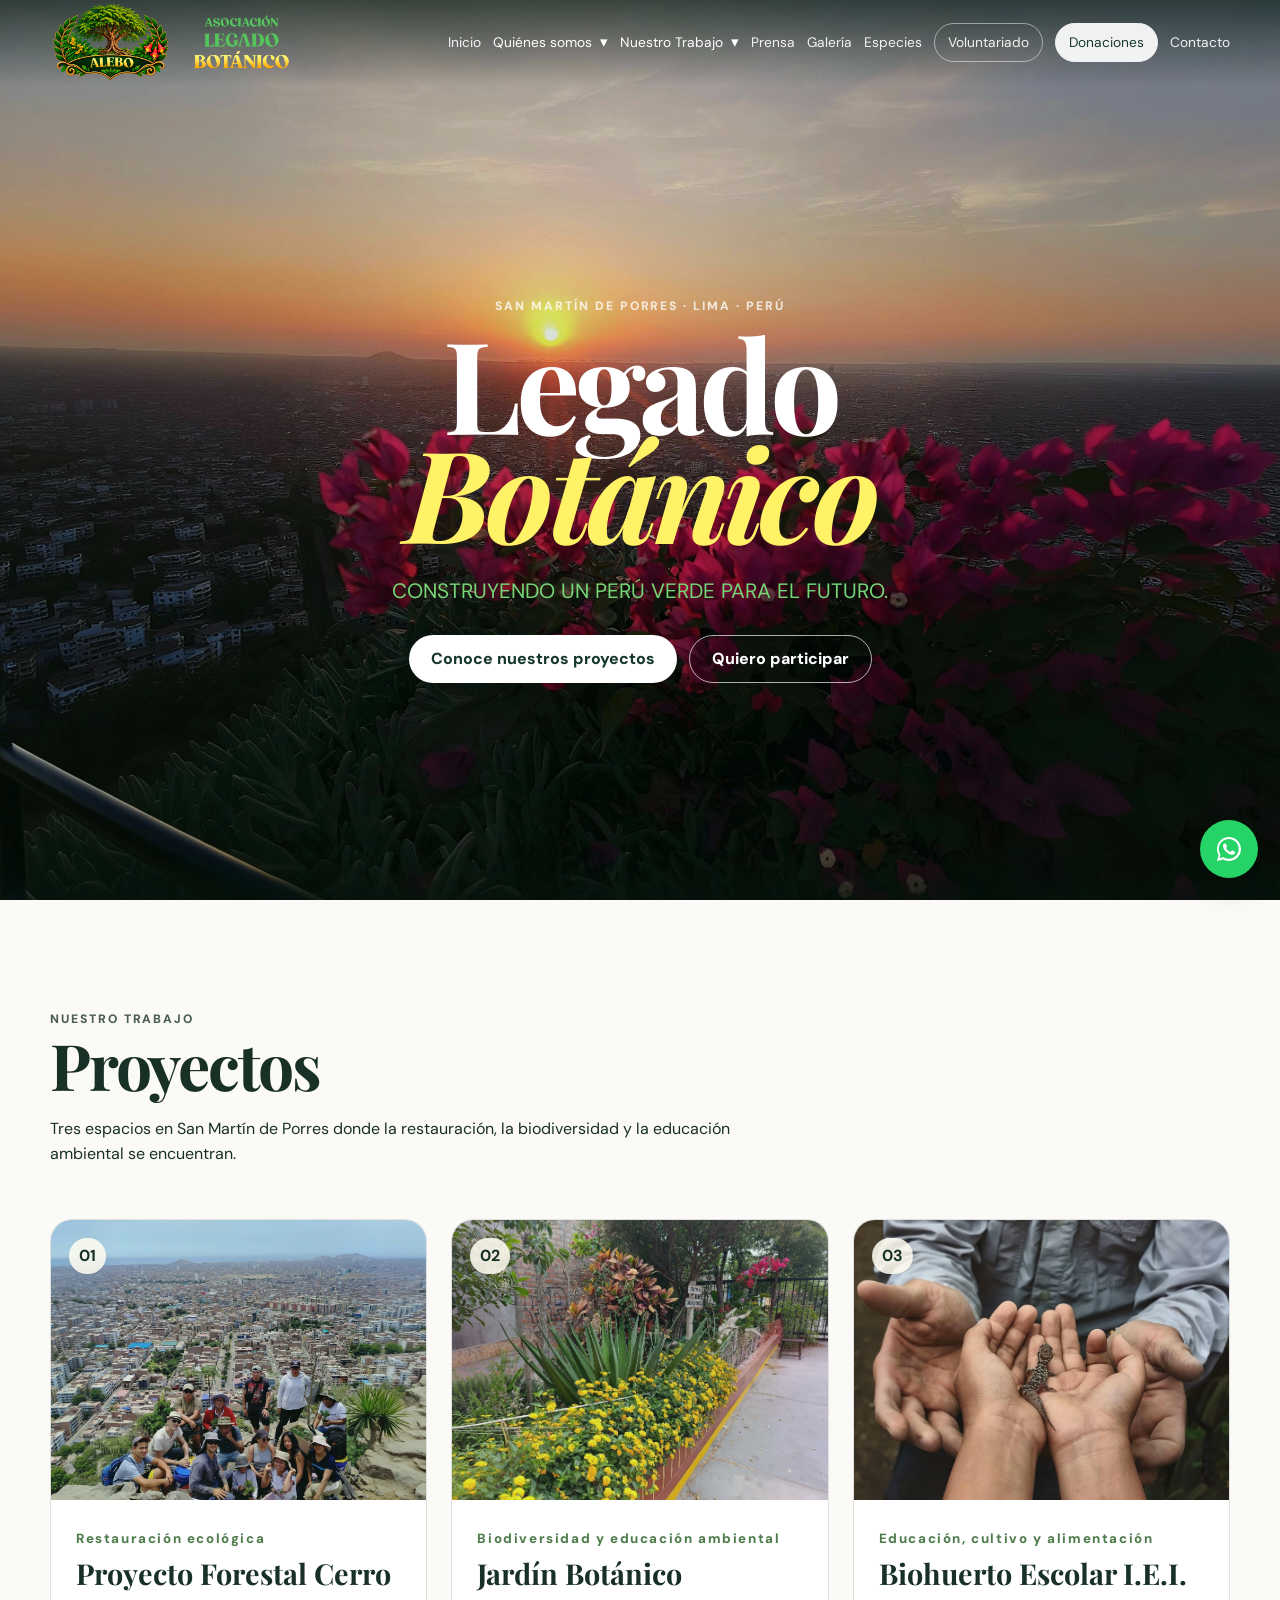
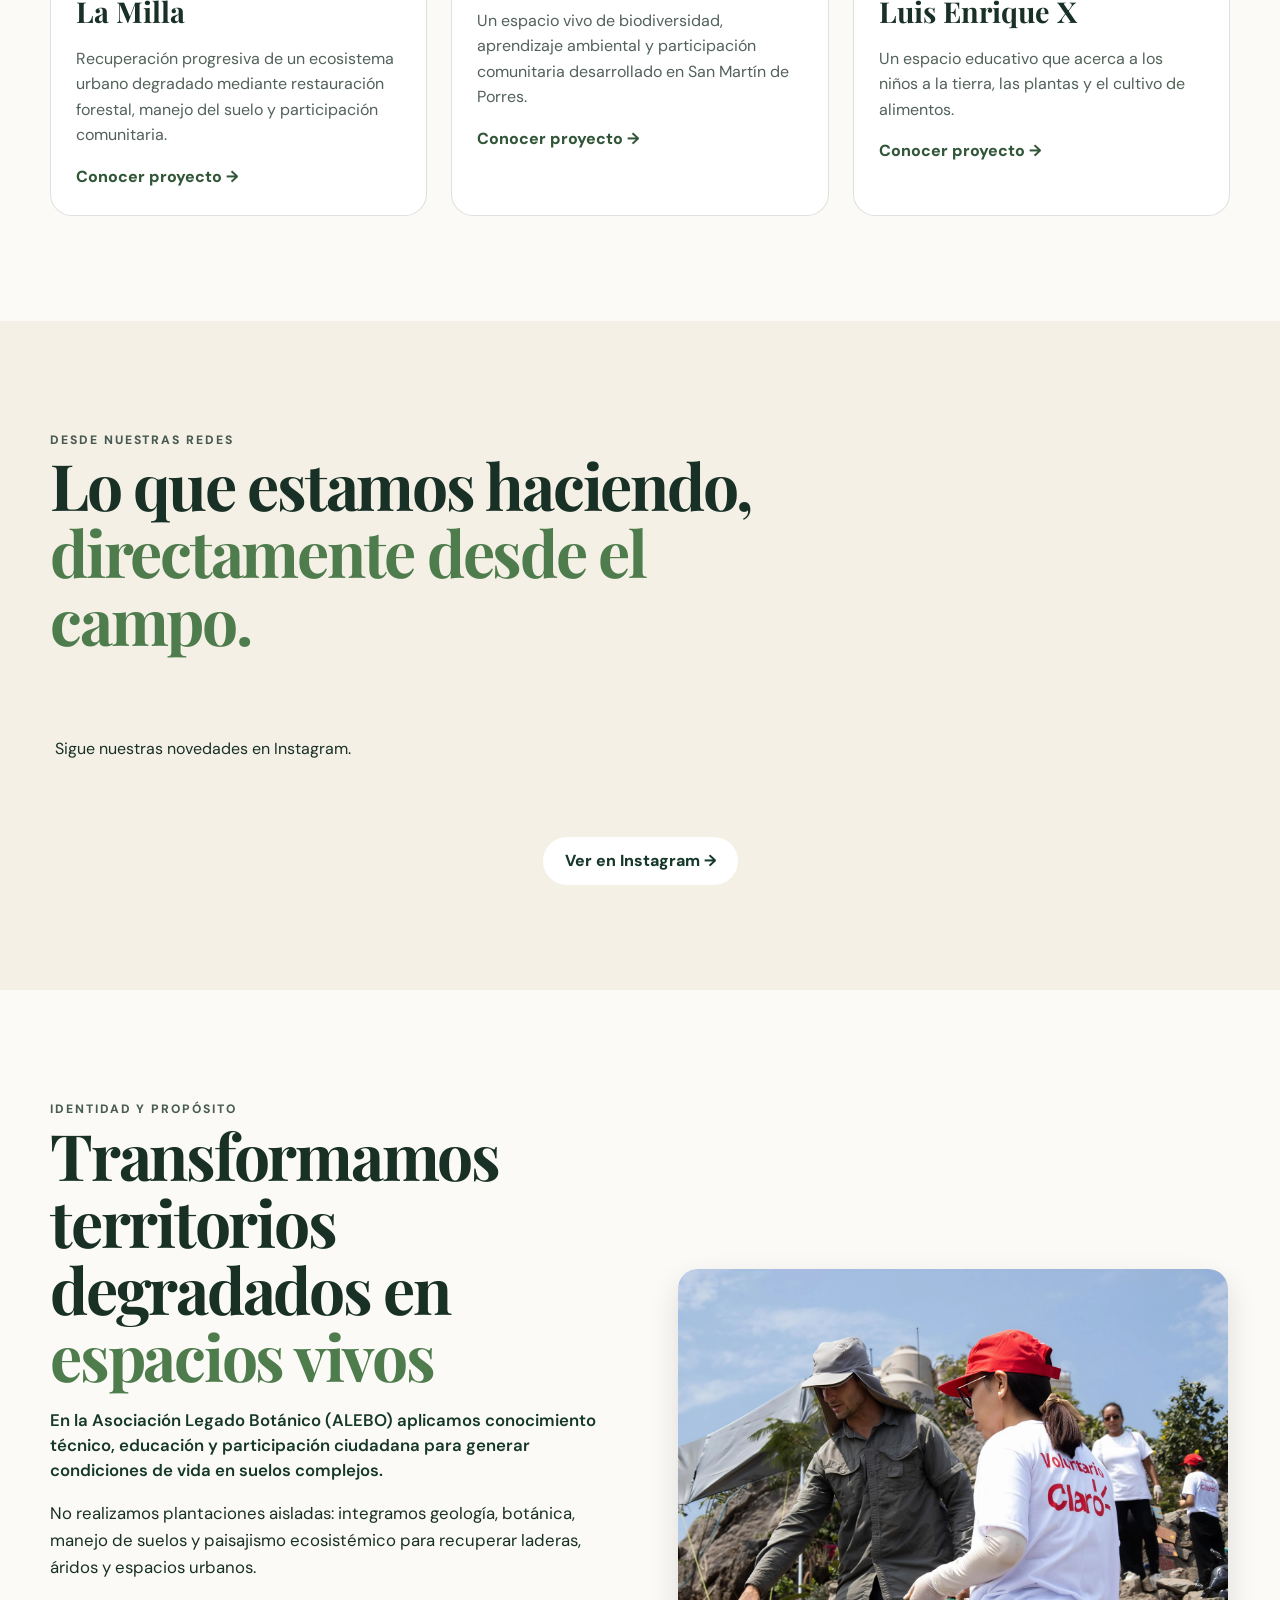
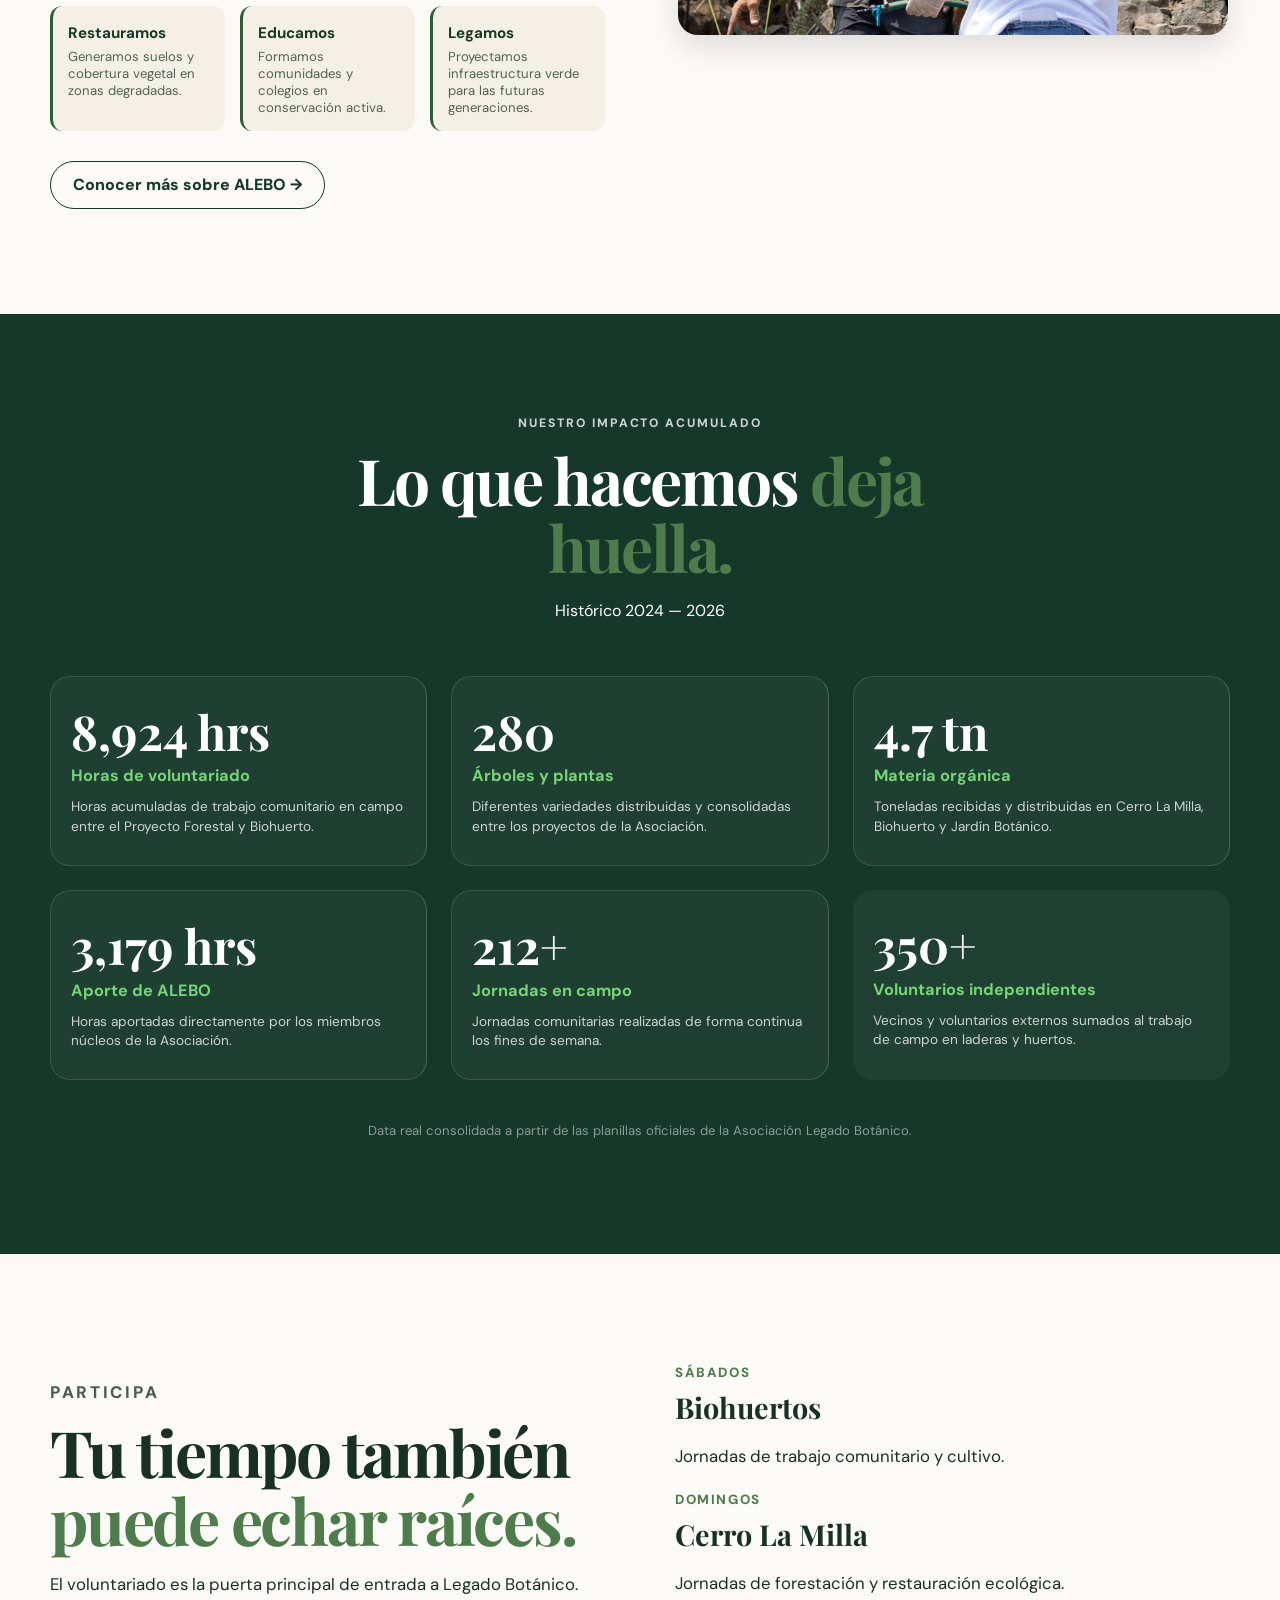
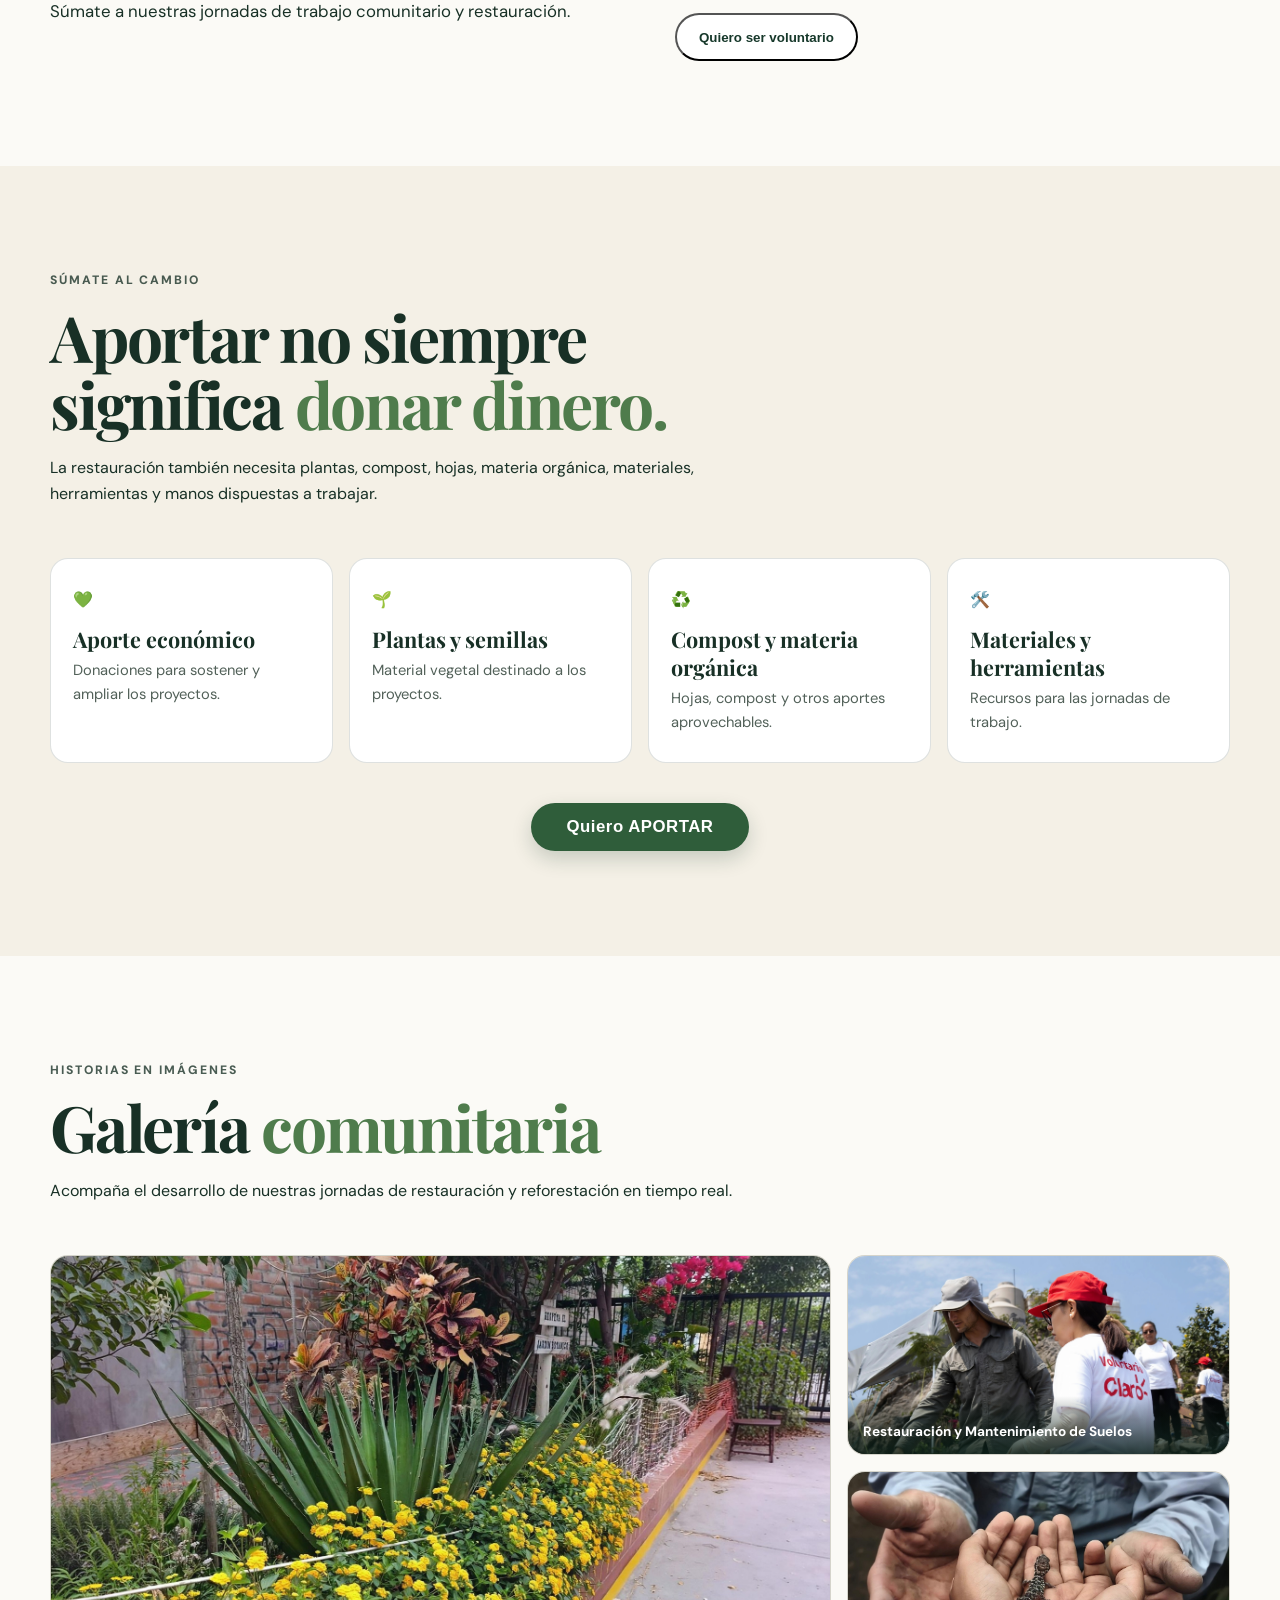
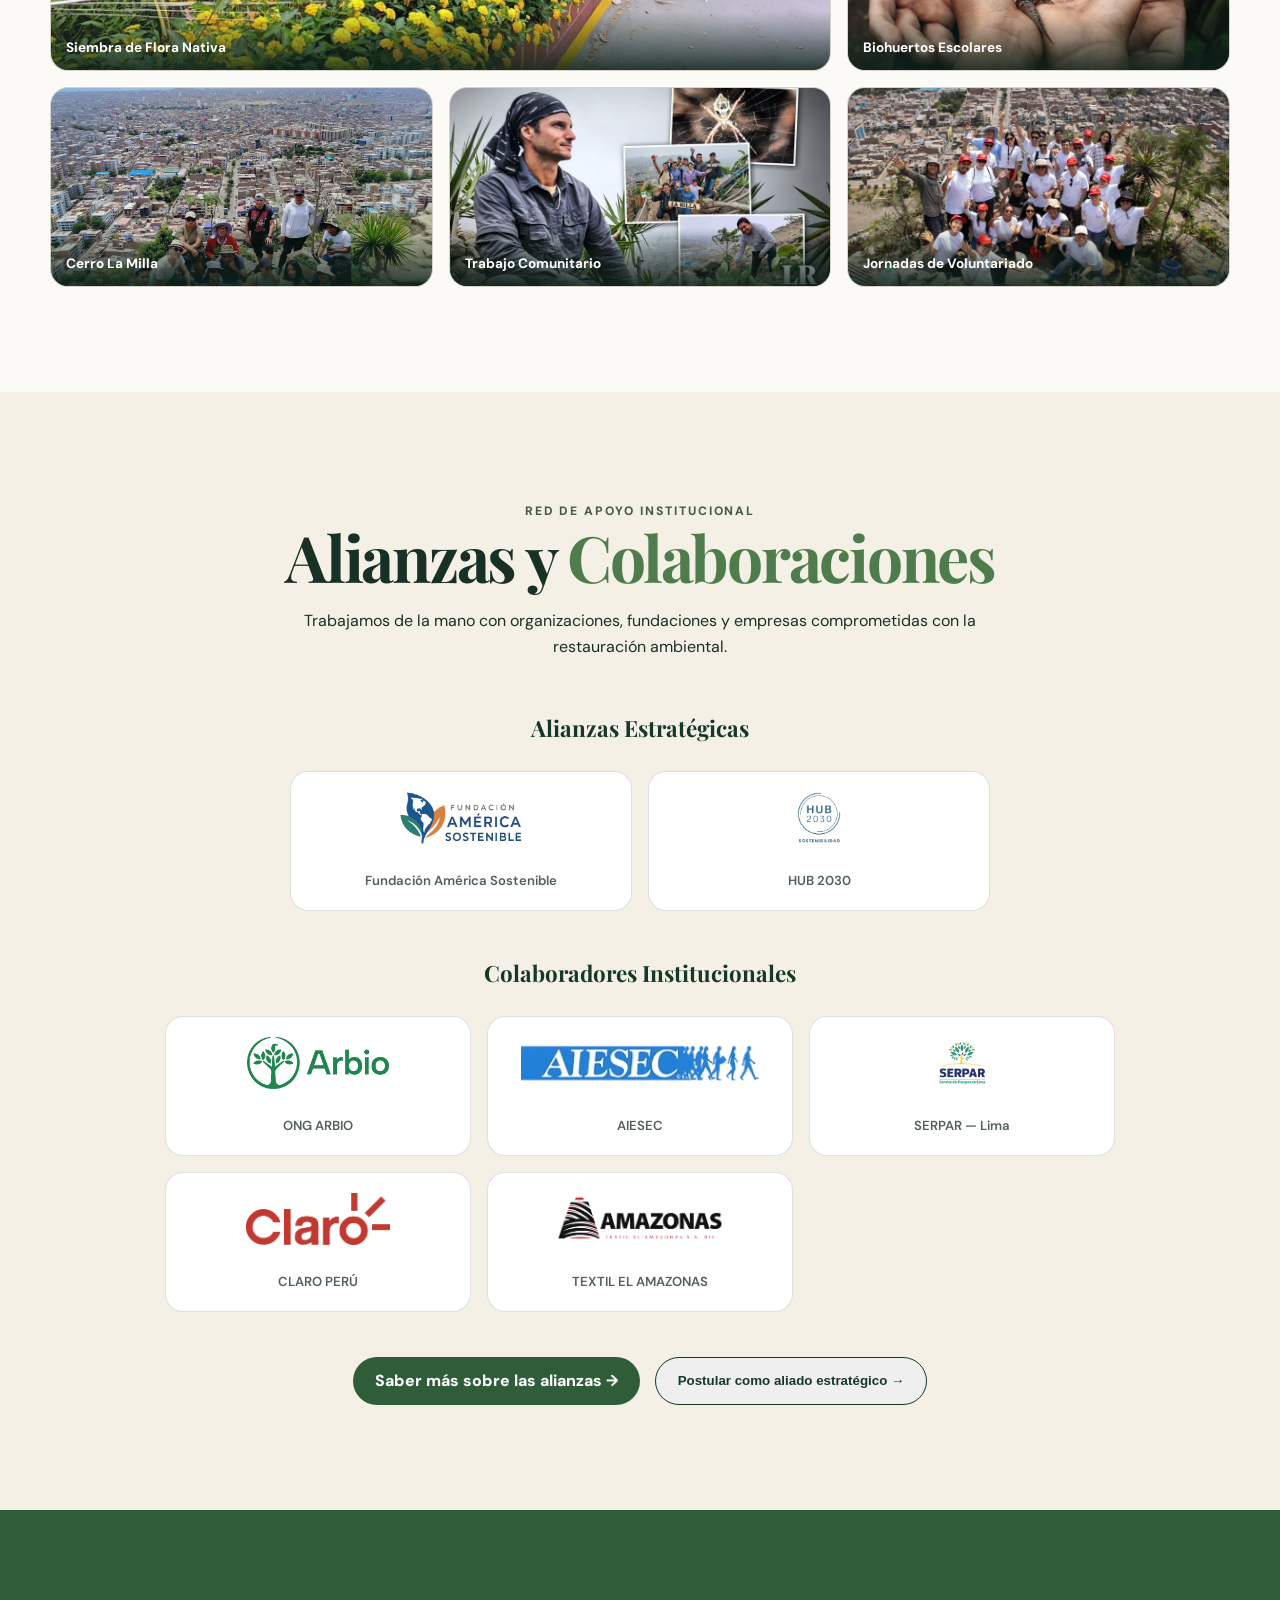
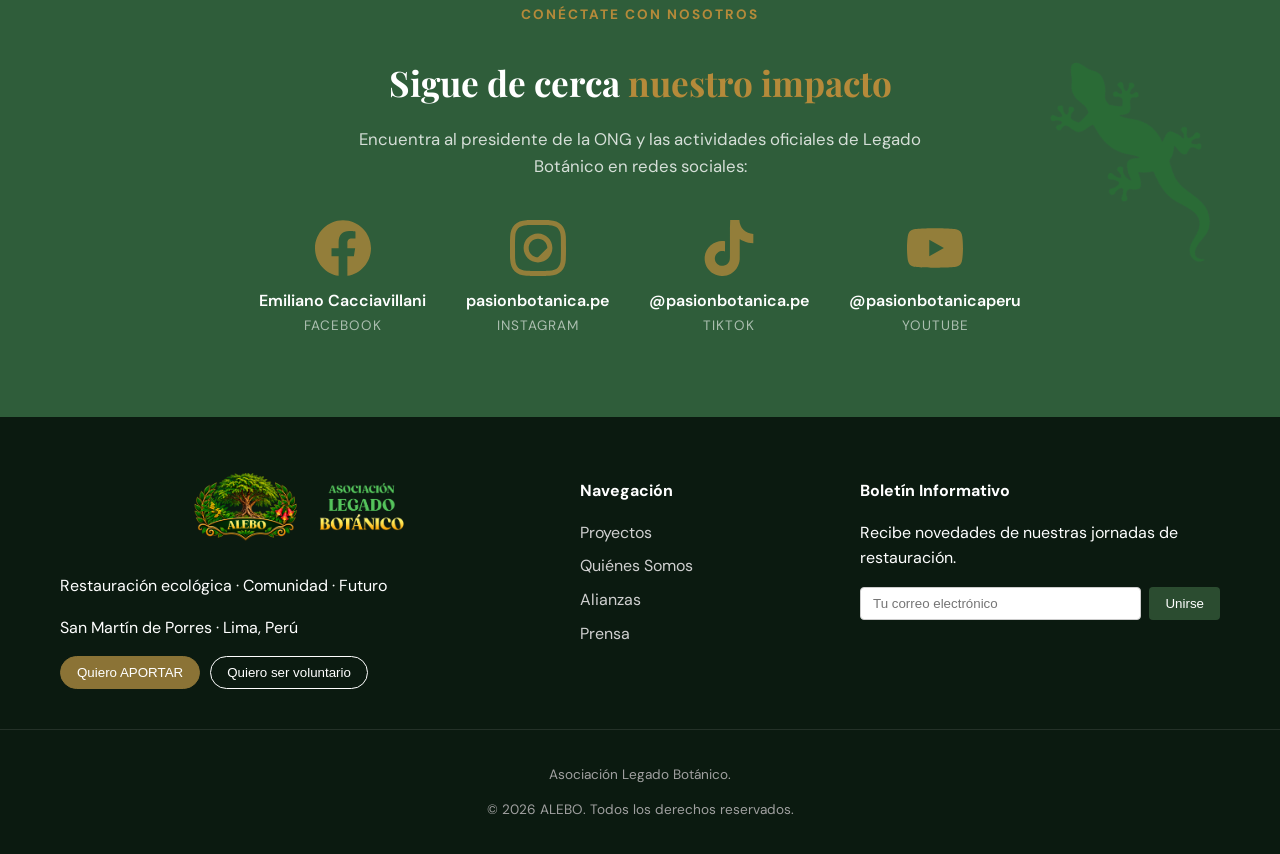
==== commit 406488cc: "Add files via upload" ====
--- a/index.html
+++ b/index.html
@@ -16,10 +16,13 @@
 </head>
 <body>
 
+
+
+
 <!-- ENCABEZADO / NAVEGACIÓN -->
 <header class="site-header">
   <nav class="nav container">
-    <a class="brand" href="#inicio">
+    <a class="brand" href="index.html#inicio">
       <img src="assets/logo-large-sf-2.png" alt="Logo Legado Botánico" class="brand-logo">
     </a>
 
@@ -28,7 +31,7 @@
     </button>
 
     <div class="nav-links" id="menu">
-      <a href="#inicio">Inicio</a>
+      <a href="index.html#inicio">Inicio</a>
 
       <div class="dropdown">
         <div class="dropdown-trigger">Quiénes somos <span class="arrow">▾</span></div>
@@ -39,17 +42,27 @@
         </div>
       </div>
 
-      <a href="#proyectos">Proyectos</a>
-      <a href="#lista-alianzas">Alianzas</a>
-      <a href="programas.html">Programas</a>
+      <!-- NUEVO MENÚ DESPLEGABLE: NUESTRO TRABAJO -->
+      <div class="dropdown">
+        <div class="dropdown-trigger">Nuestro Trabajo <span class="arrow">▾</span></div>
+        <div class="dropdown-menu">
+          <a href="index.html#proyectos">Proyectos</a>
+          <a href="programas.html">Programas</a>
+          <a href="alianzas.html">Alianzas</a>
+        </div>
+      </div>
+
       <a href="prensa.html">Prensa</a>
-      <a href="#galeria">Galería</a>
-      <a class="nav-action" href="#voluntariado">Voluntariado</a>
-      <a class="nav-action nav-donate" href="#aporta">Donaciones</a>
-      <a href="#contacto">Contacto</a>
+      <a href="index.html#galeria">Galería</a>
+      <a href="especies.html">Especies</a> <!-- NUEVA SECCIÓN DE ESPECIES -->
+      <a class="nav-action" href="index.html#voluntariado">Voluntariado</a>
+      <a class="nav-action nav-donate" href="index.html#aporta">Donaciones</a>
+      <a href="index.html#contacto">Contacto</a>
     </div>
   </nav>
 </header>
+
+
 
 <main>
 
--- a/css/styles.css
+++ b/css/styles.css
@@ -2572,4 +2572,156 @@
   .impact-item {
     padding: 22px 18px;
   }
+}
+
+
+
+
+
+/* ==========================================================================
+   ESTILOS MODERNOS PARA CONTRIBUCIONES Y APORTES 2026
+   ========================================================================== */
+.contributions-section {
+  background: var(--white);
+  border-top: 1px solid var(--line);
+  padding: 80px 0;
+}
+
+.contributions-header {
+  text-align: center;
+  max-width: 700px;
+  margin: 0 auto 50px auto;
+}
+
+.contributions-grid {
+  display: grid;
+  grid-template-columns: repeat(auto-fill, minmax(340px, 1fr));
+  gap: 24px;
+  margin-bottom: 40px;
+}
+
+.contribution-card {
+  background: var(--paper);
+  border: 1px solid var(--line);
+  border-radius: 20px;
+  padding: 25px;
+  display: flex;
+  flex-direction: column;
+  justify-content: space-between;
+  transition: transform 0.25s ease, box-shadow 0.25s ease;
+  position: relative;
+  overflow: hidden;
+}
+
+.contribution-card:hover {
+  transform: translateY(-4px);
+  box-shadow: 0 12px 30px rgba(13, 33, 26, 0.08);
+}
+
+.contribution-top {
+  display: flex;
+  align-items: center;
+  gap: 16px;
+  margin-bottom: 16px;
+  padding-bottom: 16px;
+  border-bottom: 1px solid var(--line);
+}
+
+.contribution-logo-box {
+  width: 60px;
+  height: 60px;
+  border-radius: 14px;
+  background: var(--white);
+  border: 1px solid var(--line);
+  display: flex;
+  align-items: center;
+  justify-content: center;
+  padding: 8px;
+  flex-shrink: 0;
+}
+
+.contribution-logo-box img {
+  max-width: 100%;
+  max-height: 100%;
+  object-fit: contain;
+}
+
+.contribution-meta h4 {
+  font: 700 1.1rem "Playfair Display", serif;
+  color: var(--forest-deep);
+  margin: 0 0 4px 0;
+}
+
+.contribution-location {
+  font-size: 0.78rem;
+  font-weight: 700;
+  color: var(--ochre);
+  text-transform: uppercase;
+  letter-spacing: 0.06em;
+}
+
+.contribution-body p {
+  color: var(--muted);
+  font-size: 0.9rem;
+  line-height: 1.5;
+  margin: 0 0 16px 0;
+}
+
+.contribution-badge {
+  display: inline-flex;
+  align-items: center;
+  gap: 6px;
+  background: rgba(79, 124, 76, 0.1);
+  color: var(--forest);
+  font-weight: 800;
+  font-size: 0.88rem;
+  padding: 6px 14px;
+  border-radius: 999px;
+  align-self: flex-start;
+}
+
+/* Tarjeta Destacada de Total Acumulado */
+.contribution-total-banner {
+  background: linear-gradient(135deg, var(--forest-deep), var(--forest));
+  color: var(--white);
+  border-radius: 24px;
+  padding: 35px 30px;
+  display: flex;
+  align-items: center;
+  justify-content: space-between;
+  gap: 25px;
+  box-shadow: 0 15px 35px rgba(22, 56, 42, 0.15);
+}
+
+.contribution-total-info h3 {
+  font: 700 1.6rem "Playfair Display", serif;
+  margin: 0 0 6px 0;
+  color: var(--white);
+}
+
+.contribution-total-info p {
+  margin: 0;
+  color: rgba(255, 255, 255, 0.8);
+  font-size: 0.95rem;
+}
+
+.contribution-total-number {
+  font: 700 clamp(2rem, 3.5vw, 2.8rem) "Playfair Display", serif;
+  color: #76d577;
+  white-space: nowrap;
+  background: rgba(255, 255, 255, 0.08);
+  padding: 12px 24px;
+  border-radius: 16px;
+  border: 1px solid rgba(255, 255, 255, 0.15);
+}
+
+@media (max-width: 768px) {
+  .contribution-total-banner {
+    flex-direction: column;
+    text-align: center;
+    padding: 25px 20px;
+  }
+  .contribution-total-number {
+    width: 100%;
+  }
 }
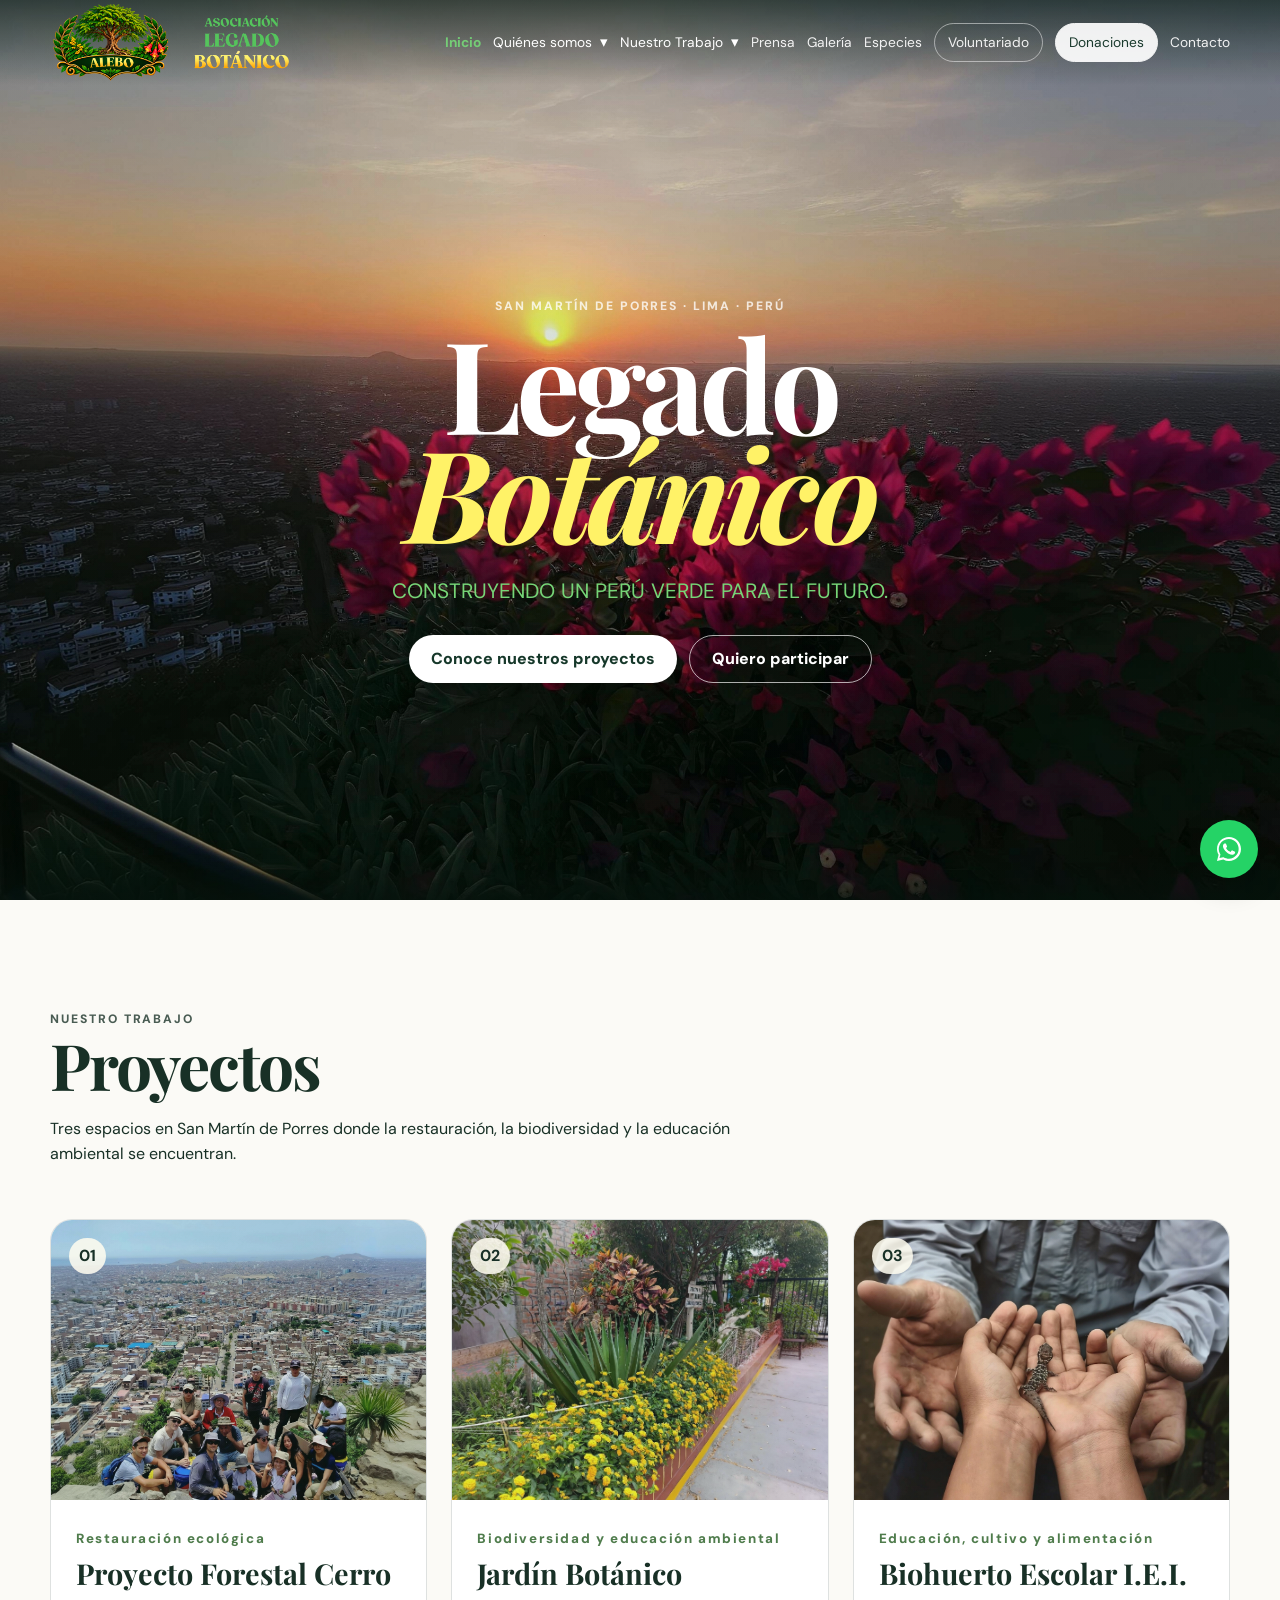
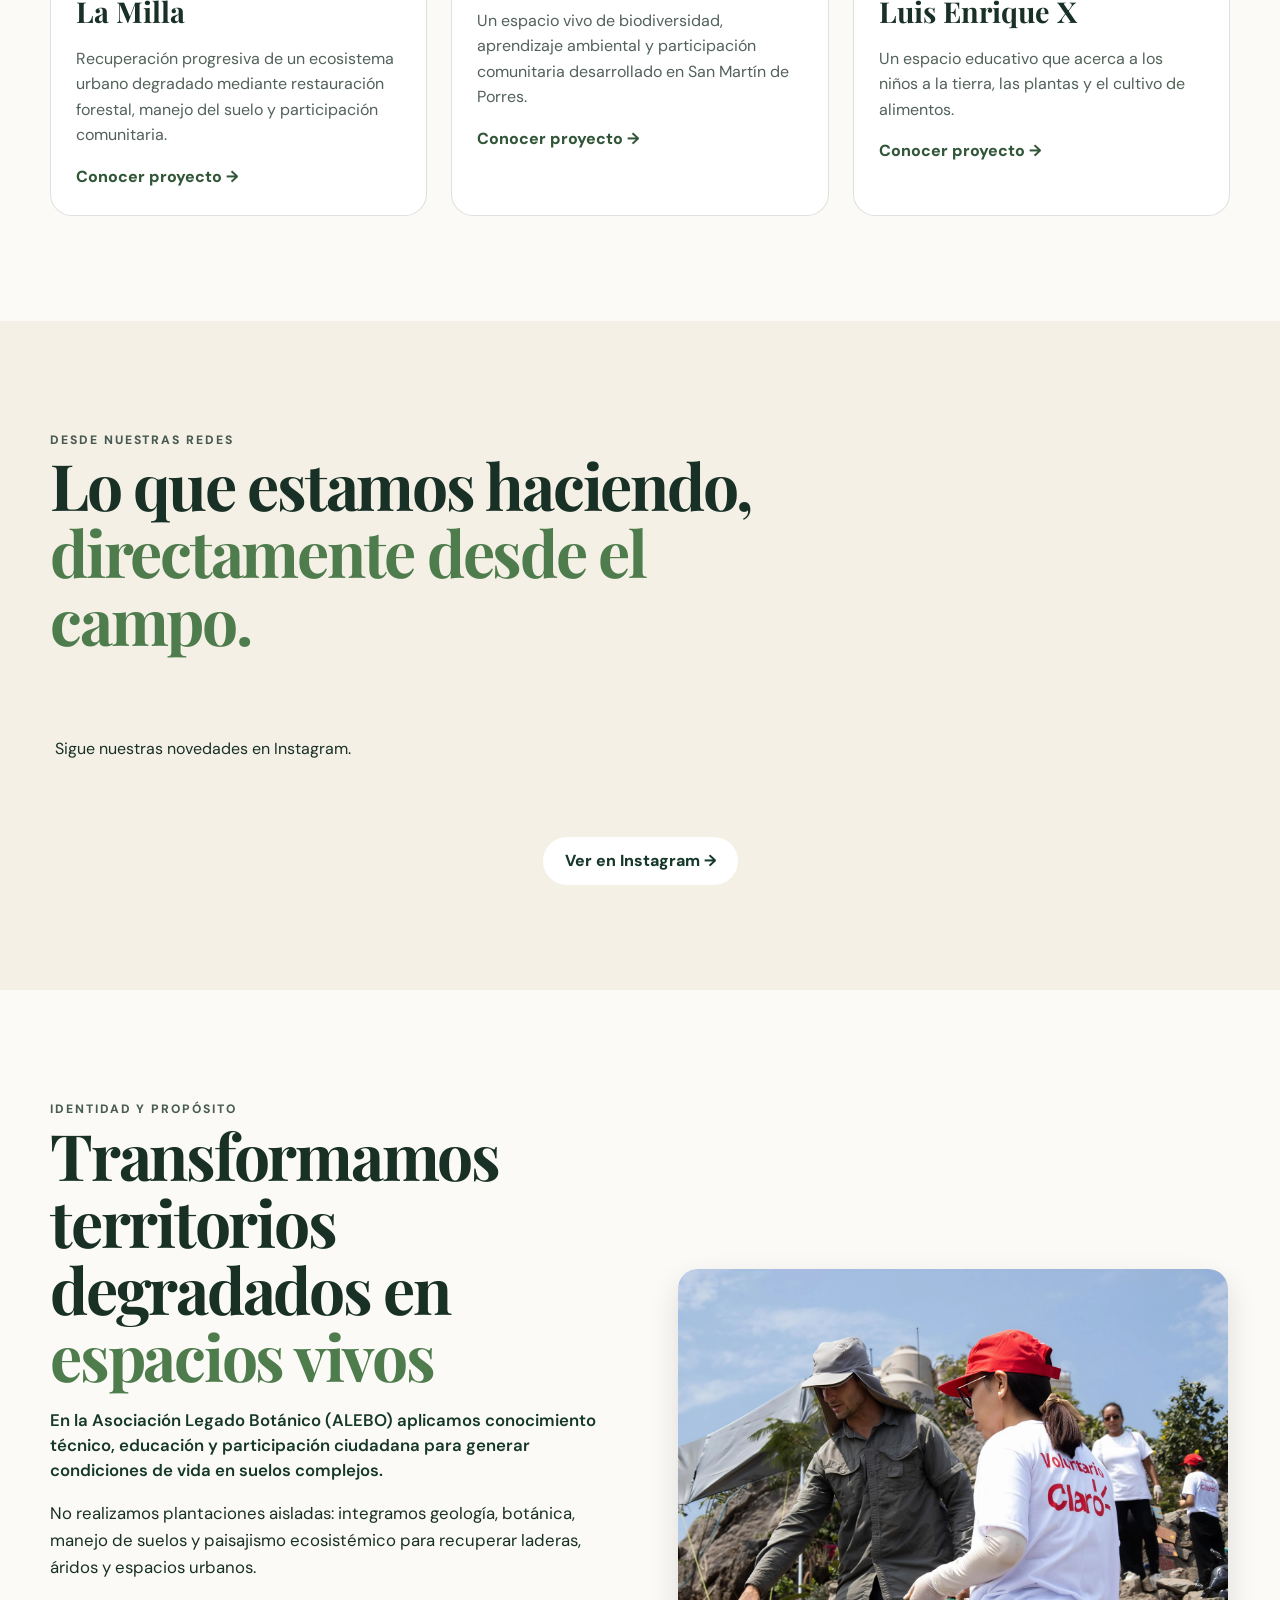
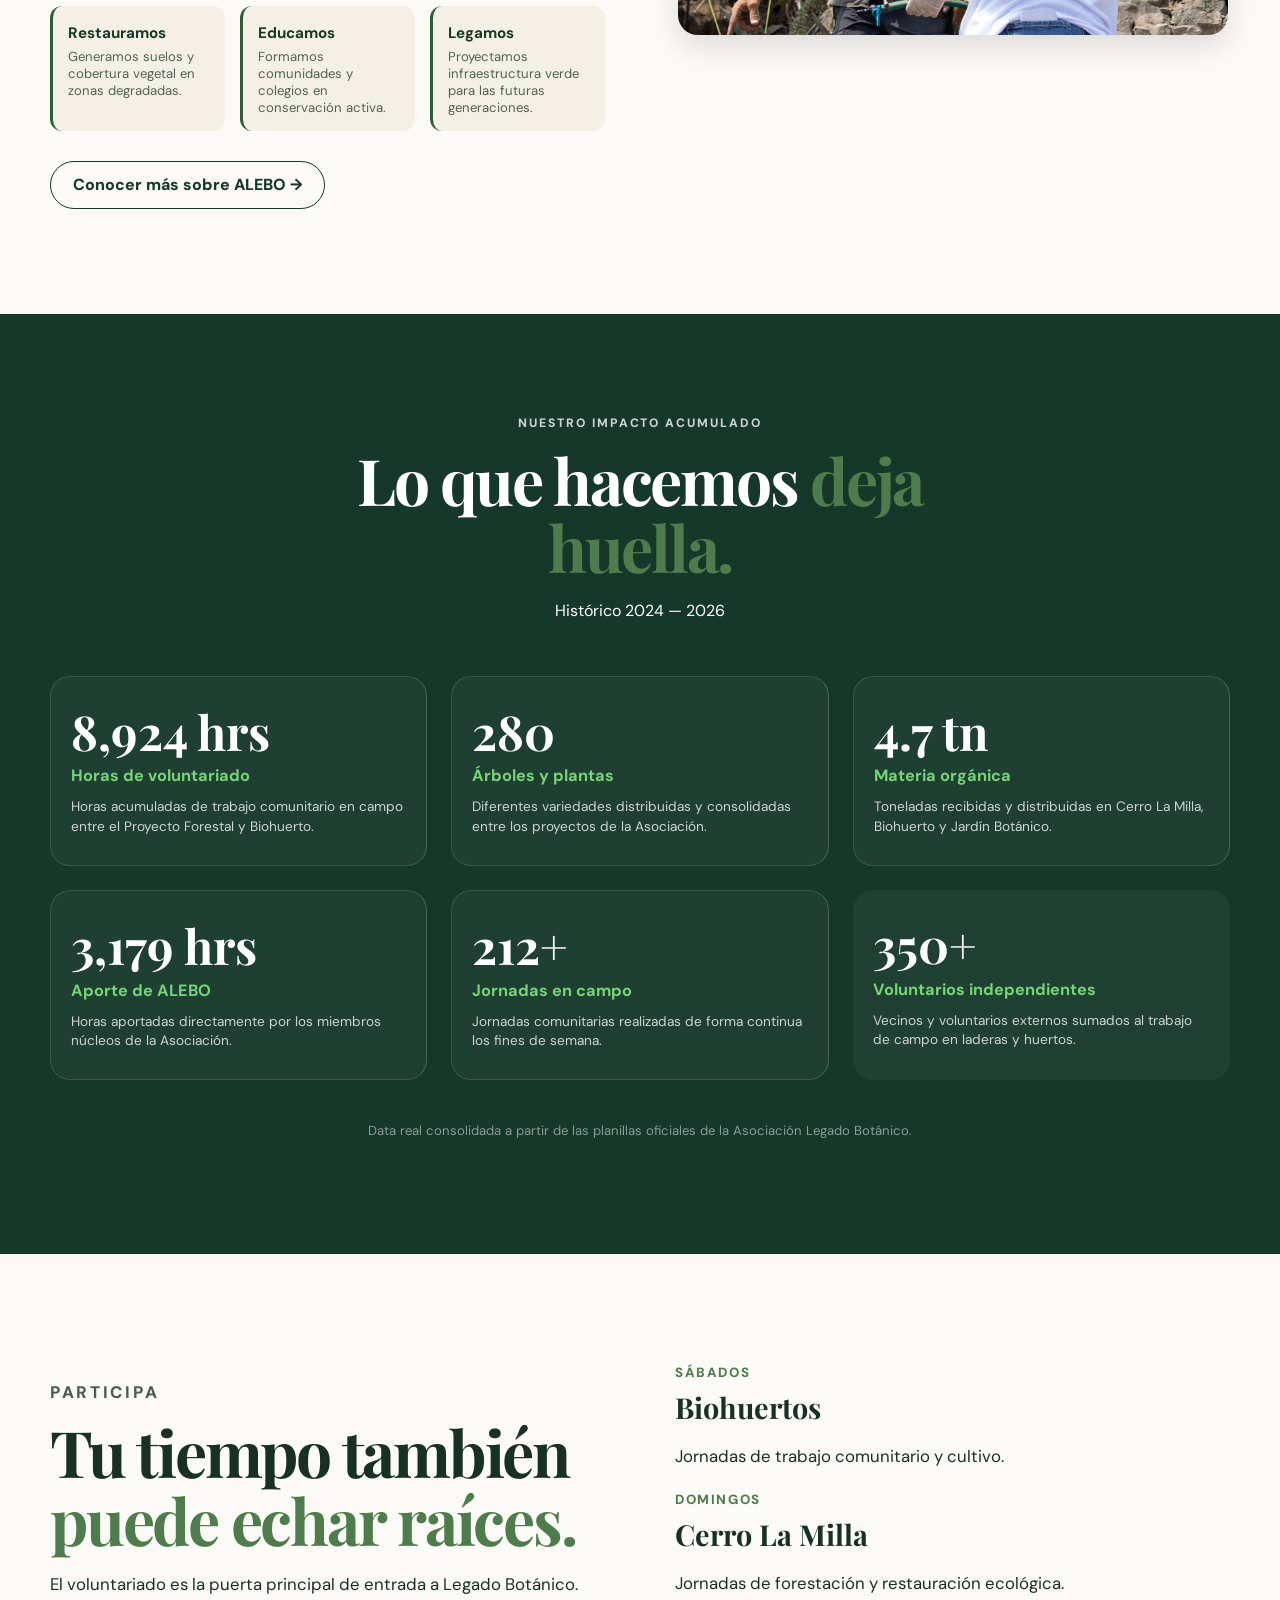
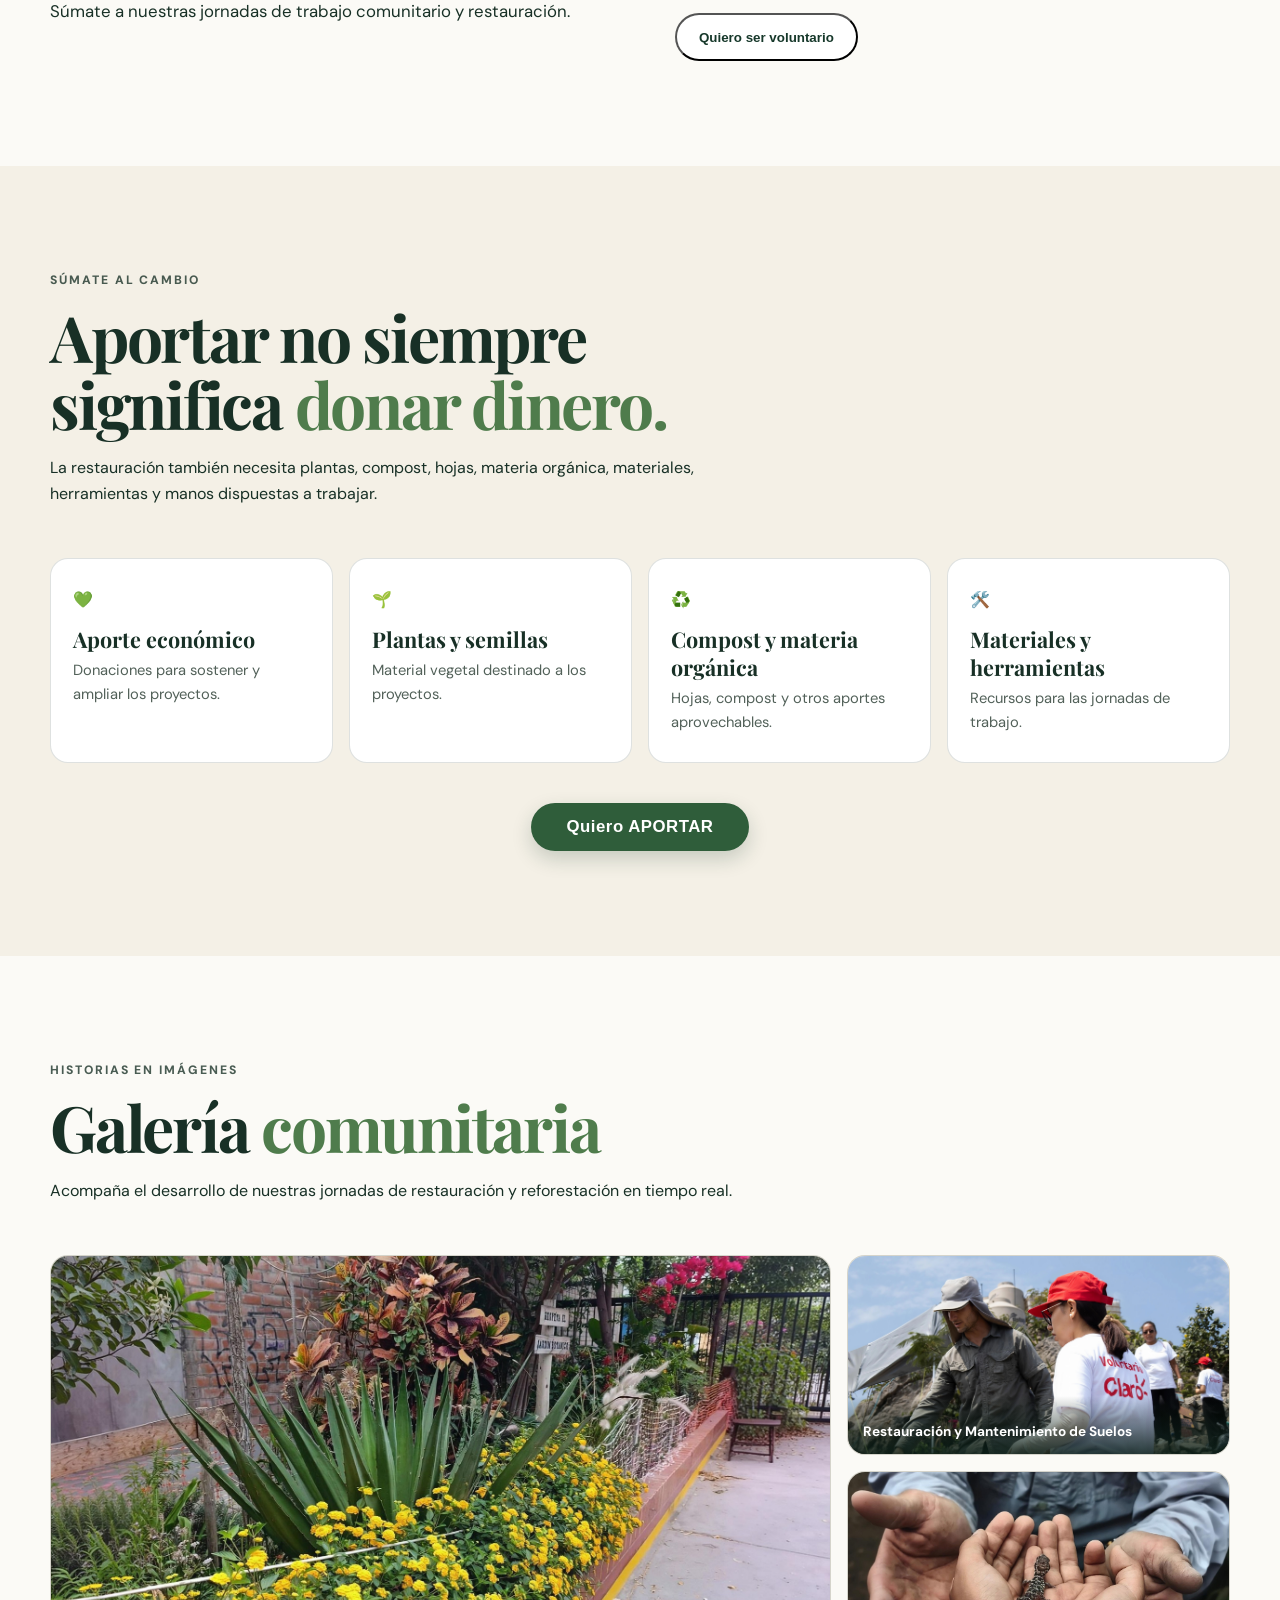
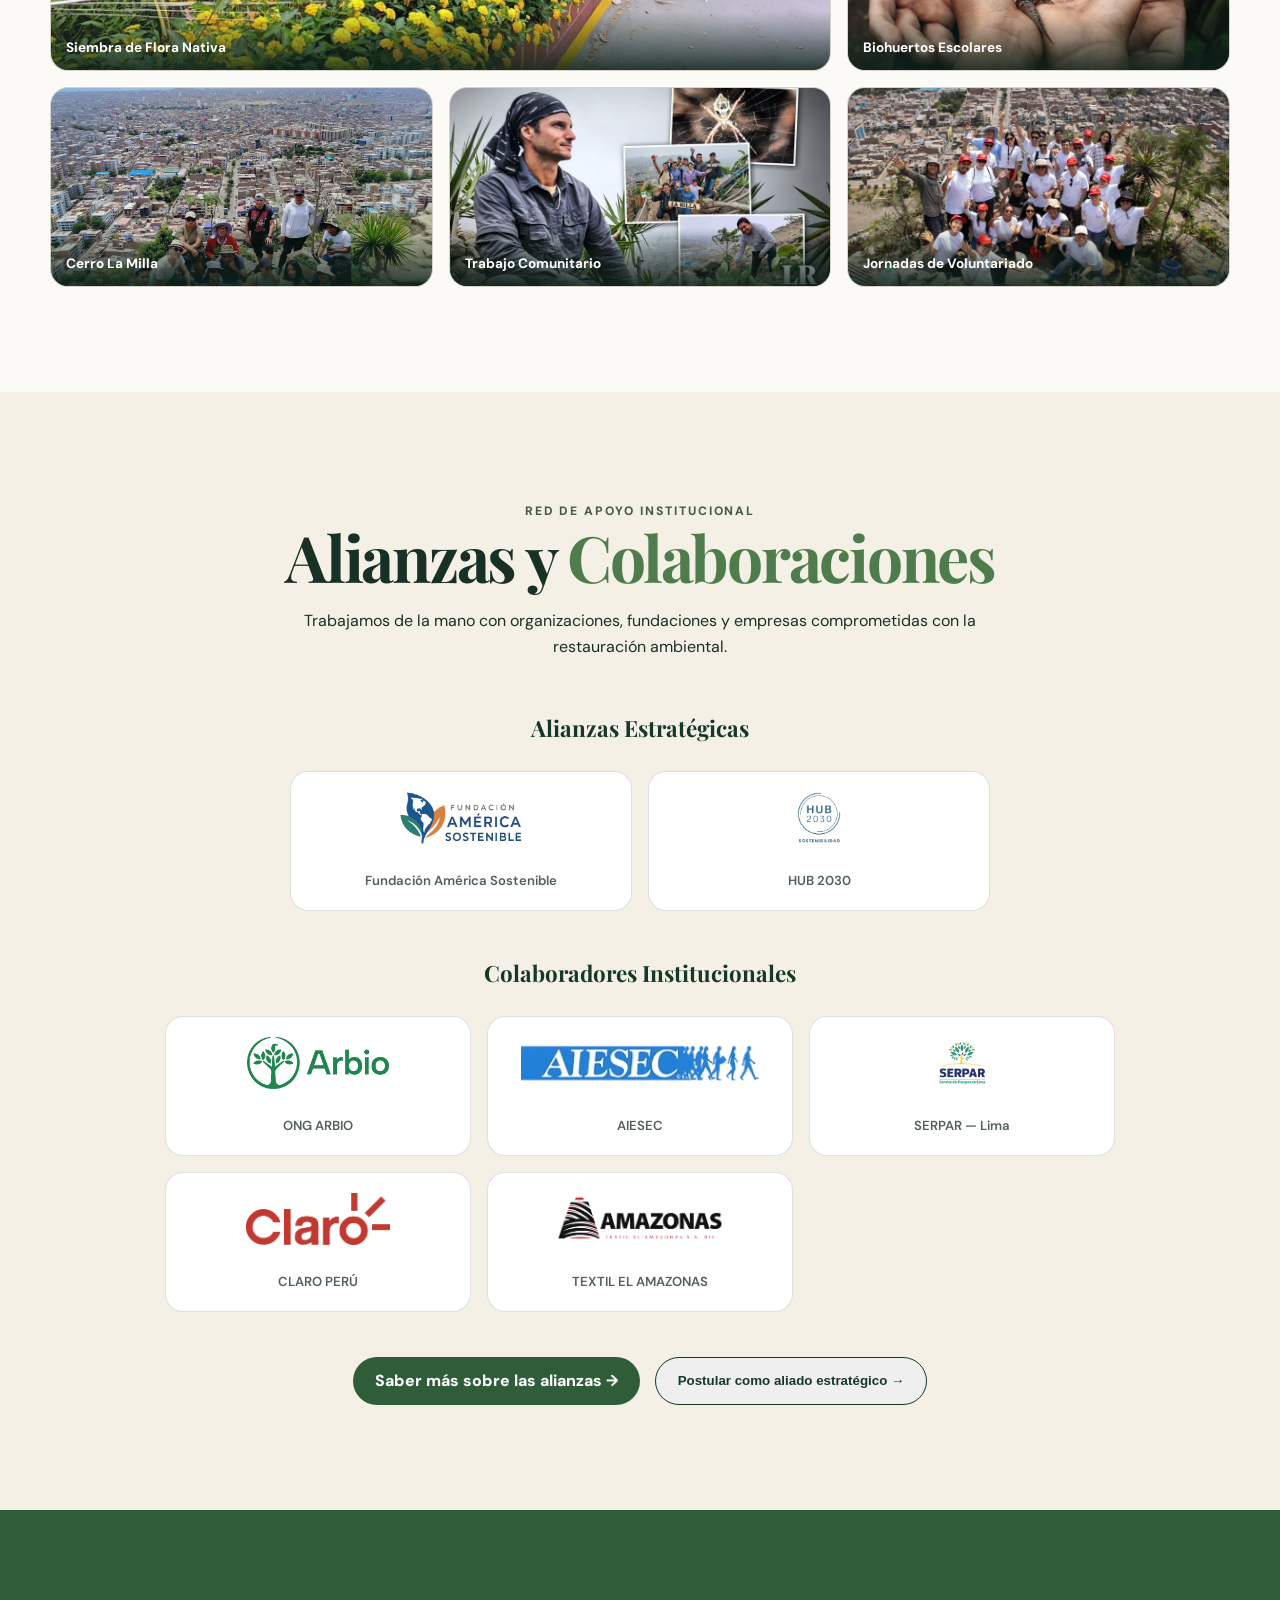
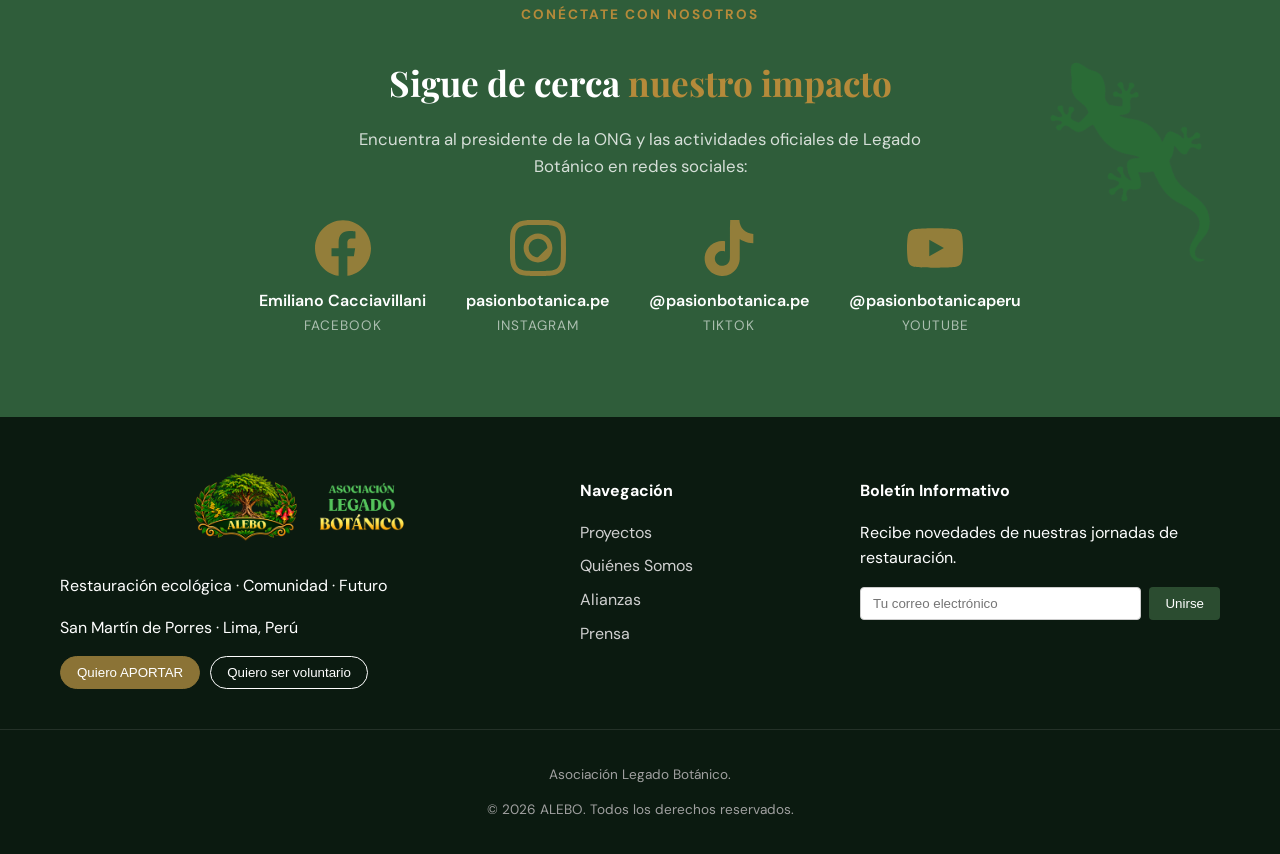
==== commit edfa993a: "Add files via upload" ====
--- a/index.html
+++ b/index.html
@@ -31,7 +31,7 @@
     </button>
 
     <div class="nav-links" id="menu">
-      <a href="index.html#inicio">Inicio</a>
+      <a href="index.html#inicio" style="color: #76d577; font-weight: 700;">Inicio</a>
 
       <div class="dropdown">
         <div class="dropdown-trigger">Quiénes somos <span class="arrow">▾</span></div>
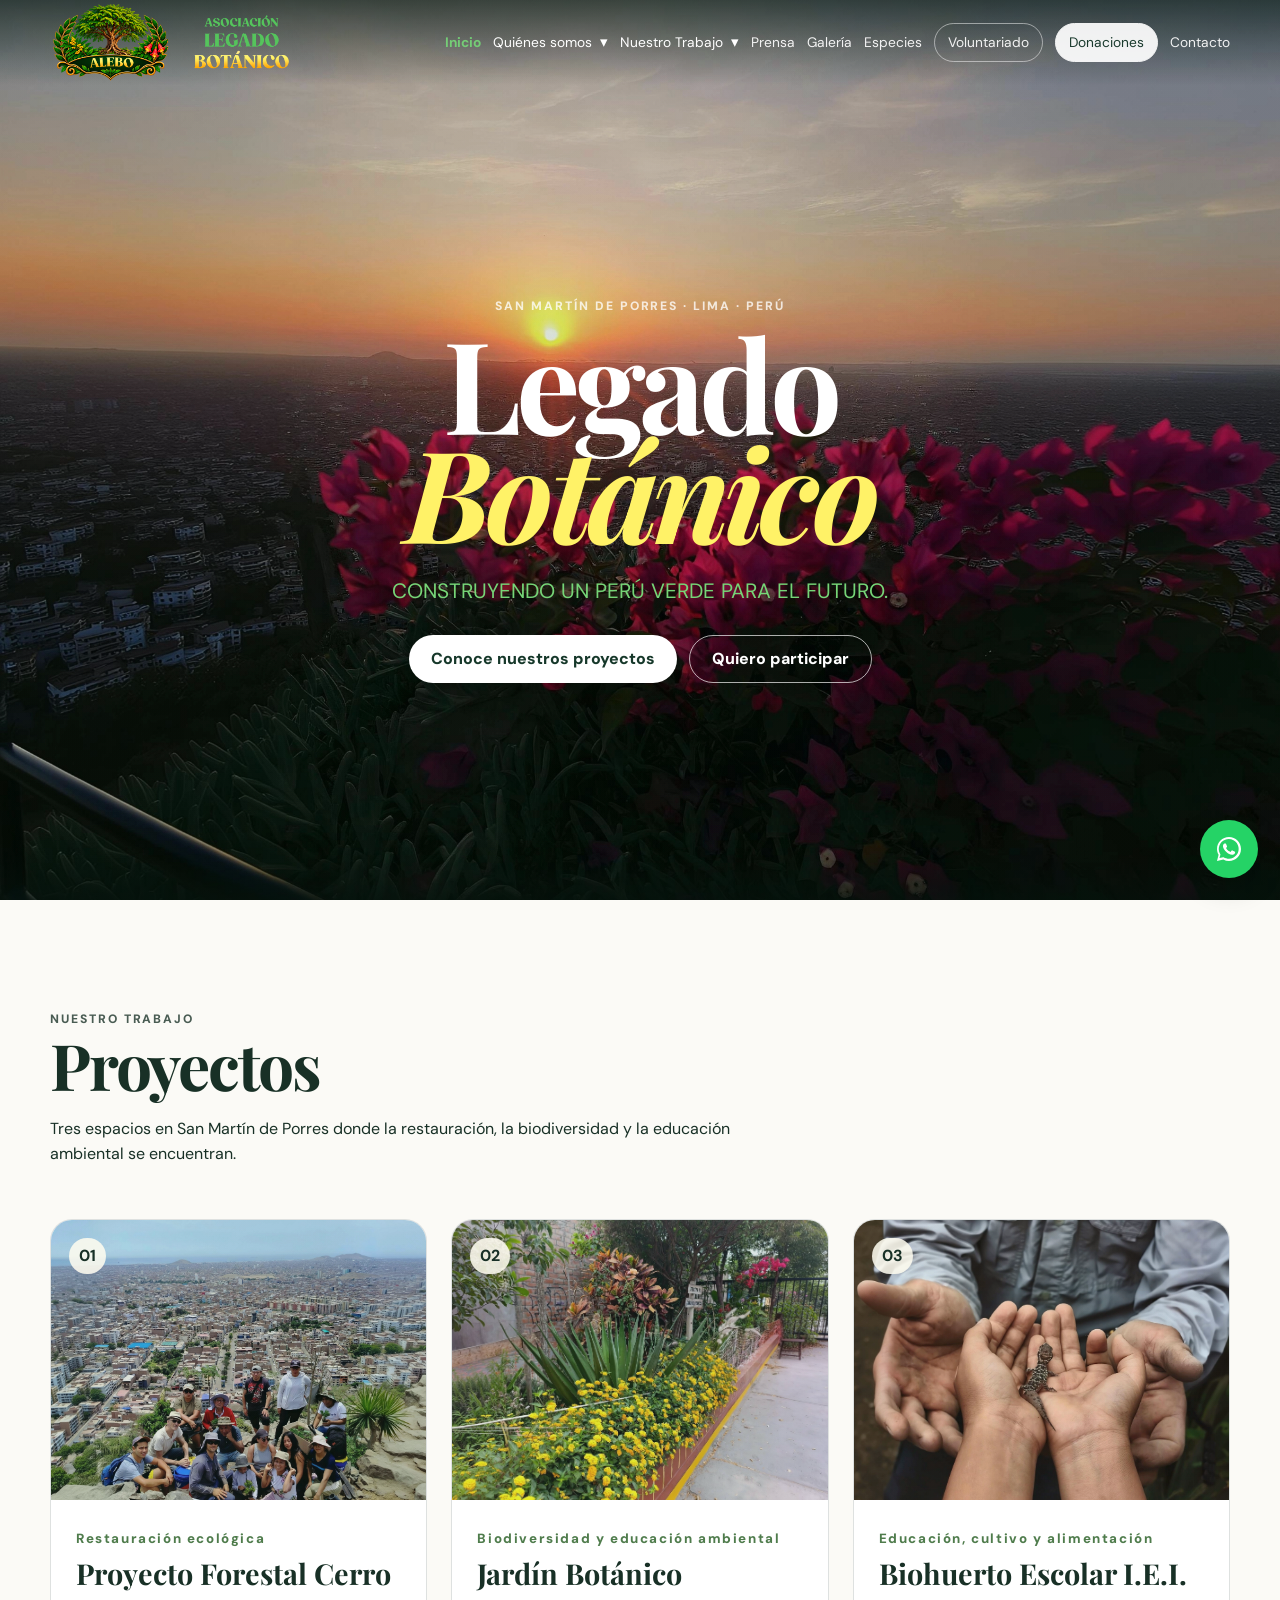
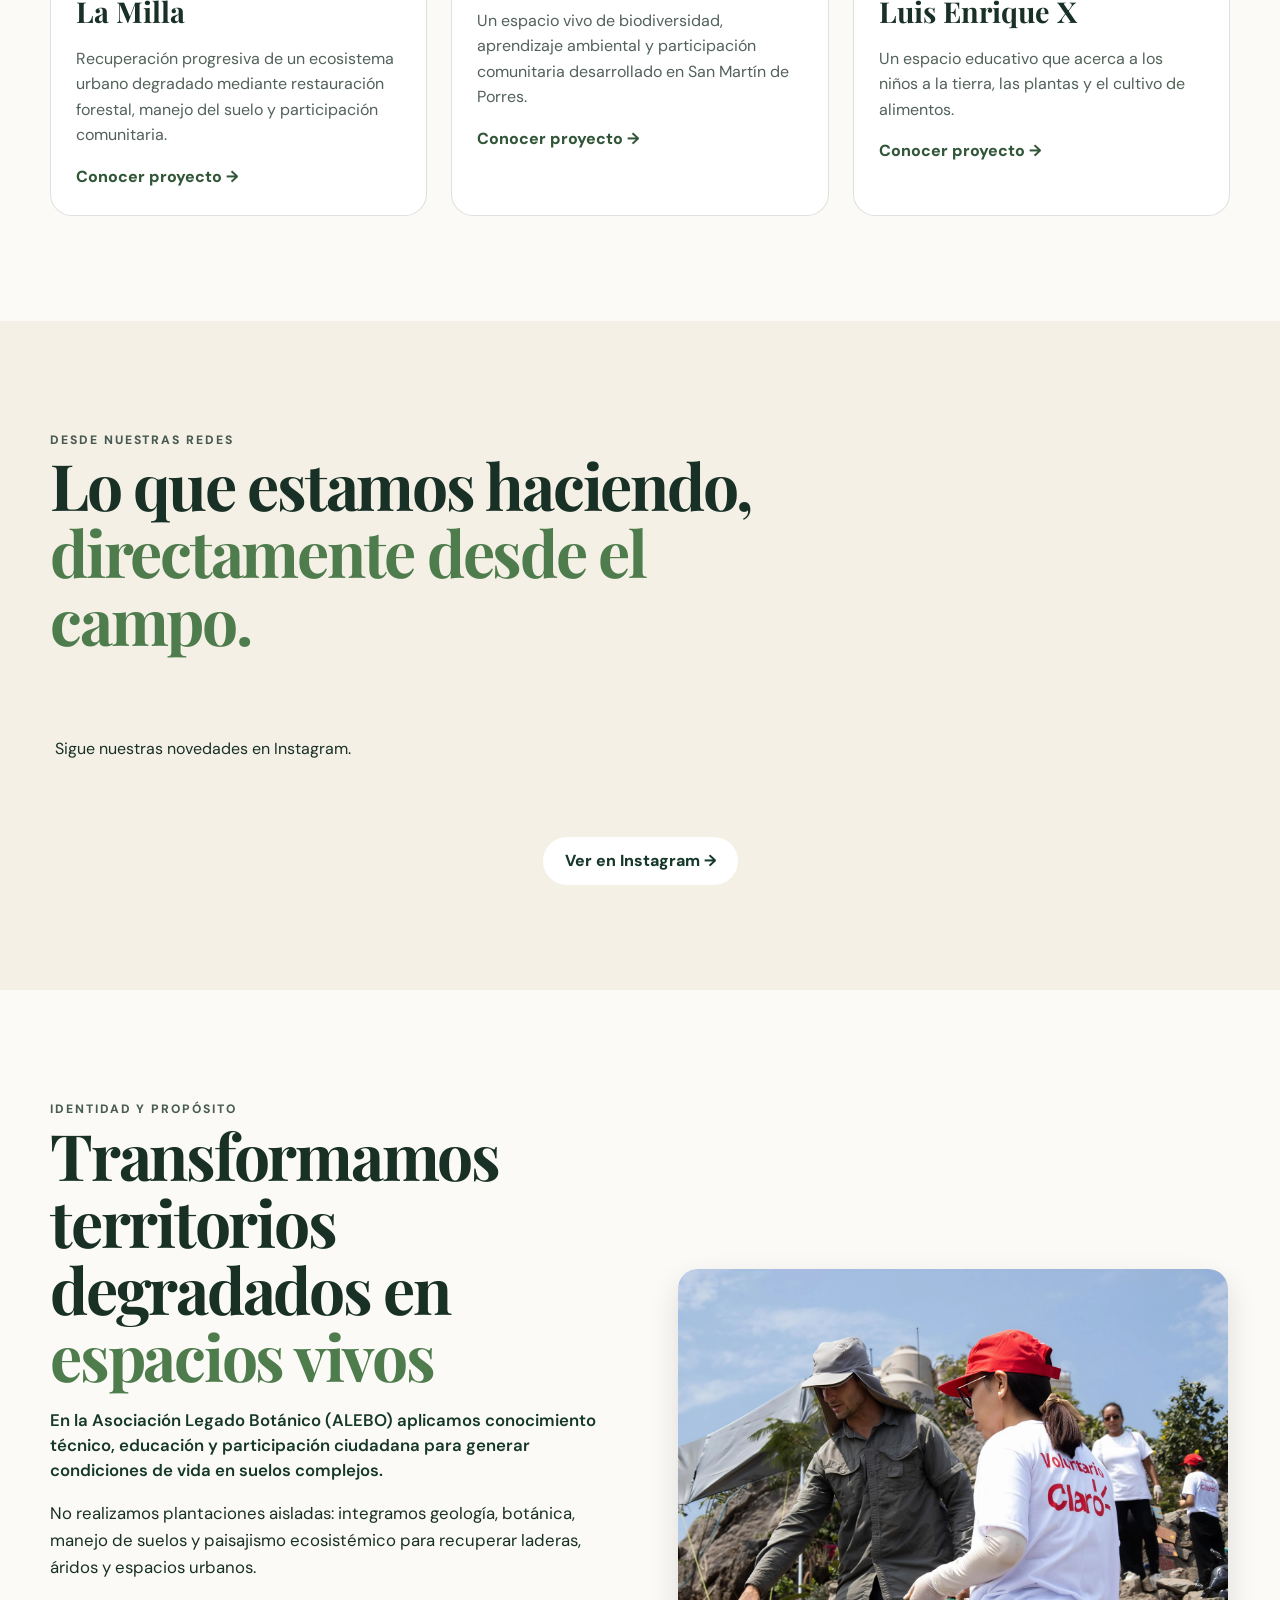
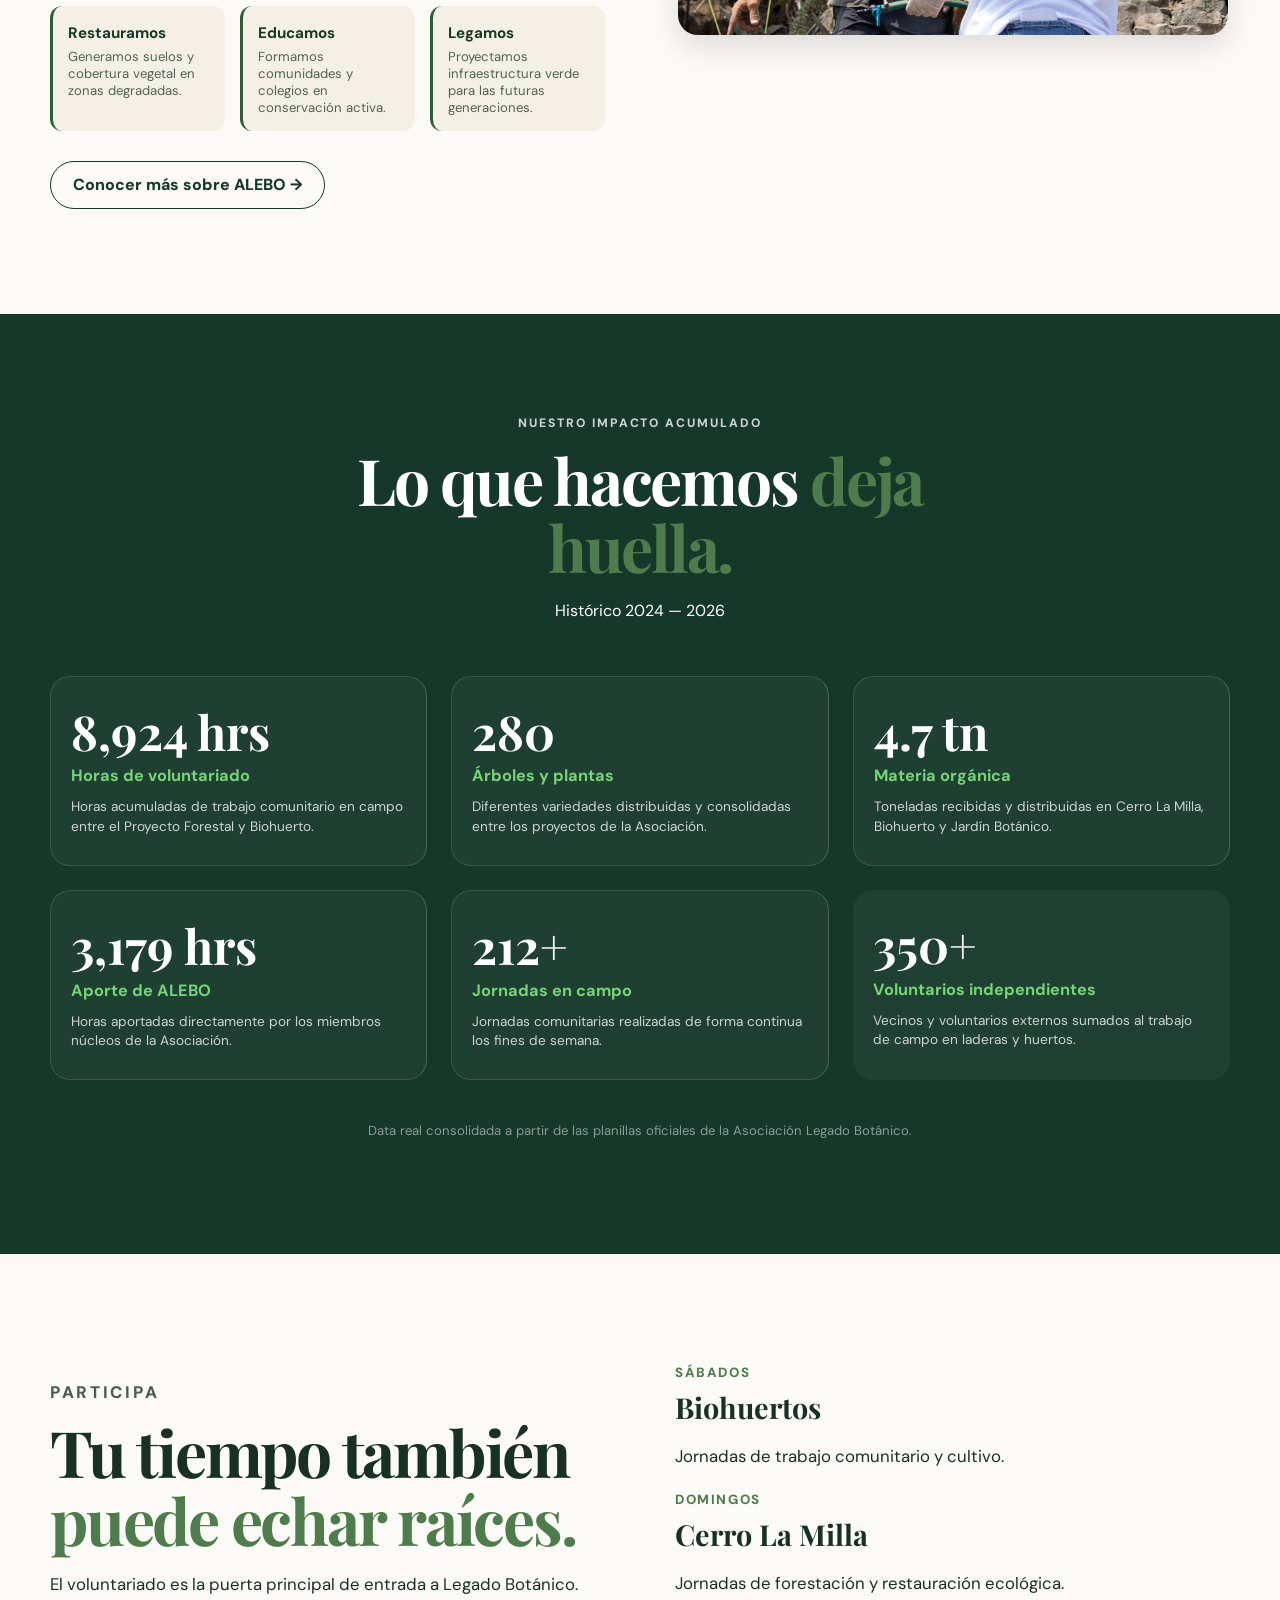
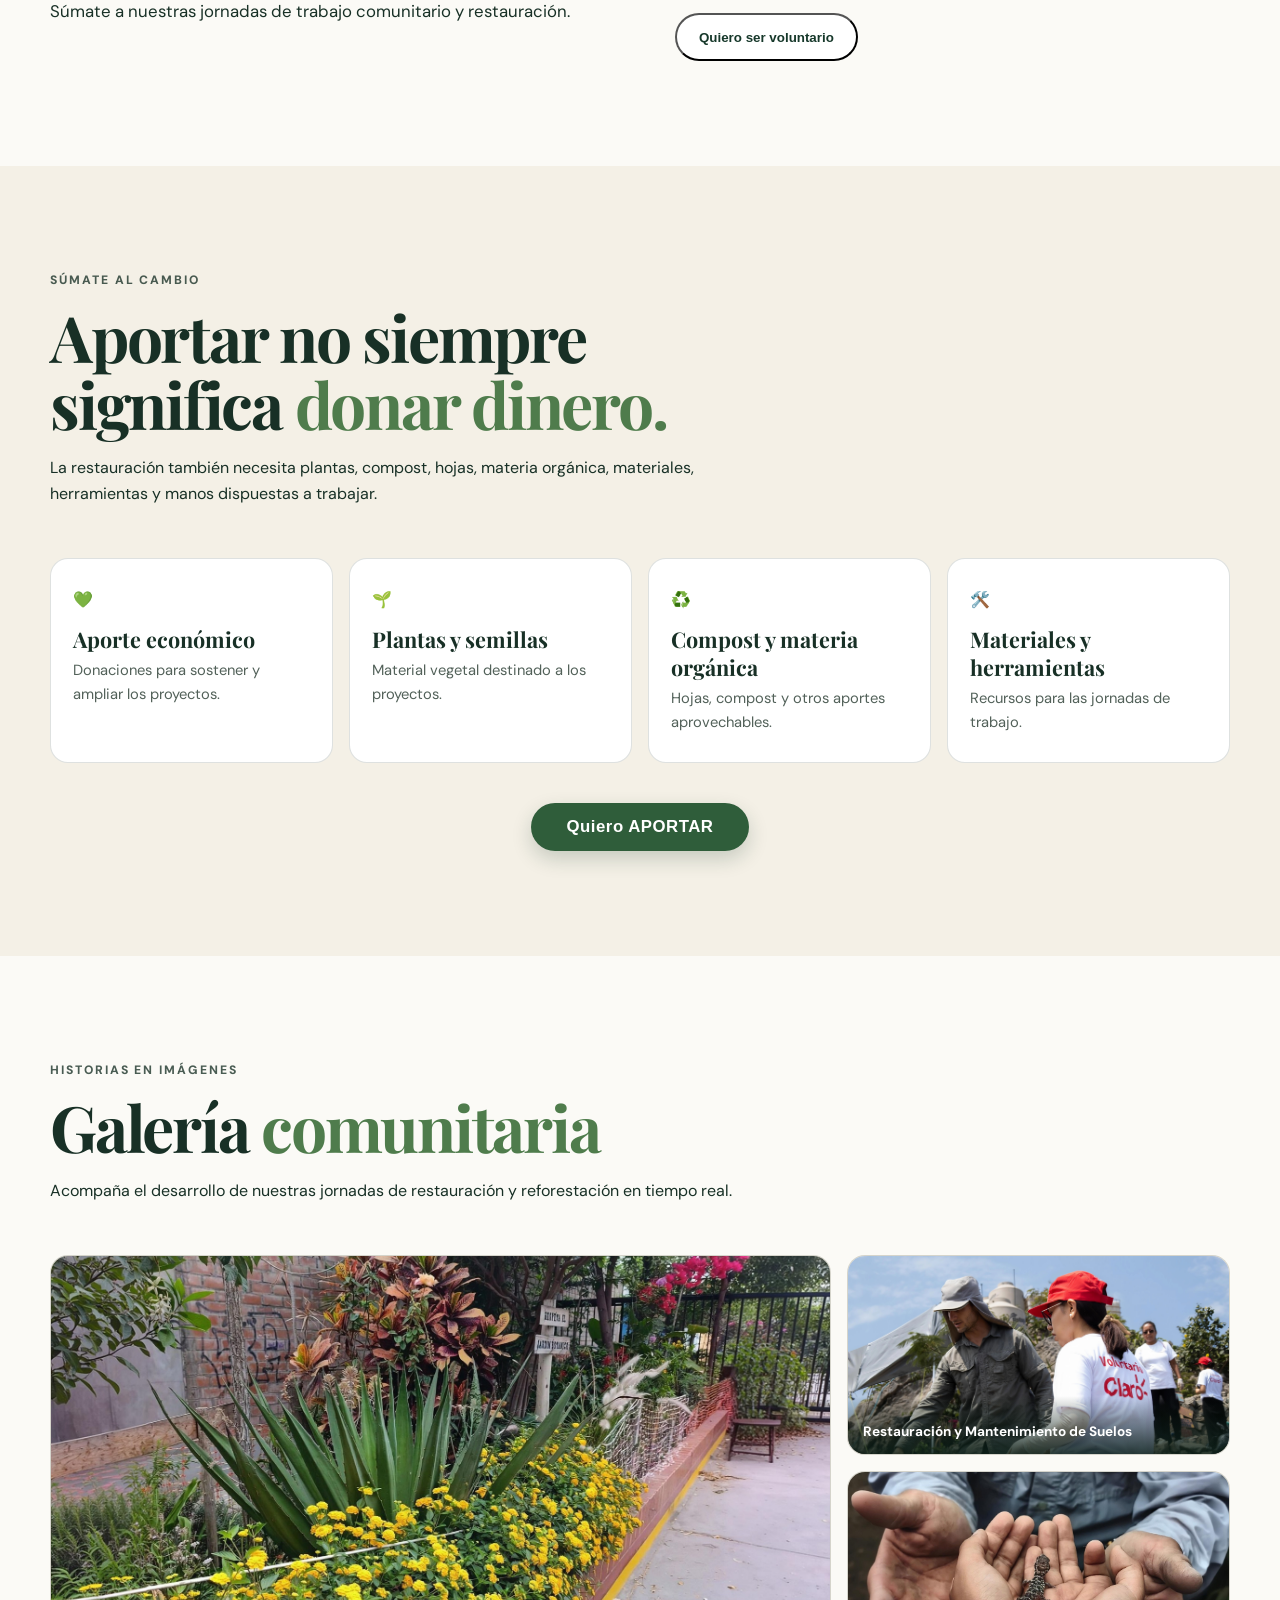
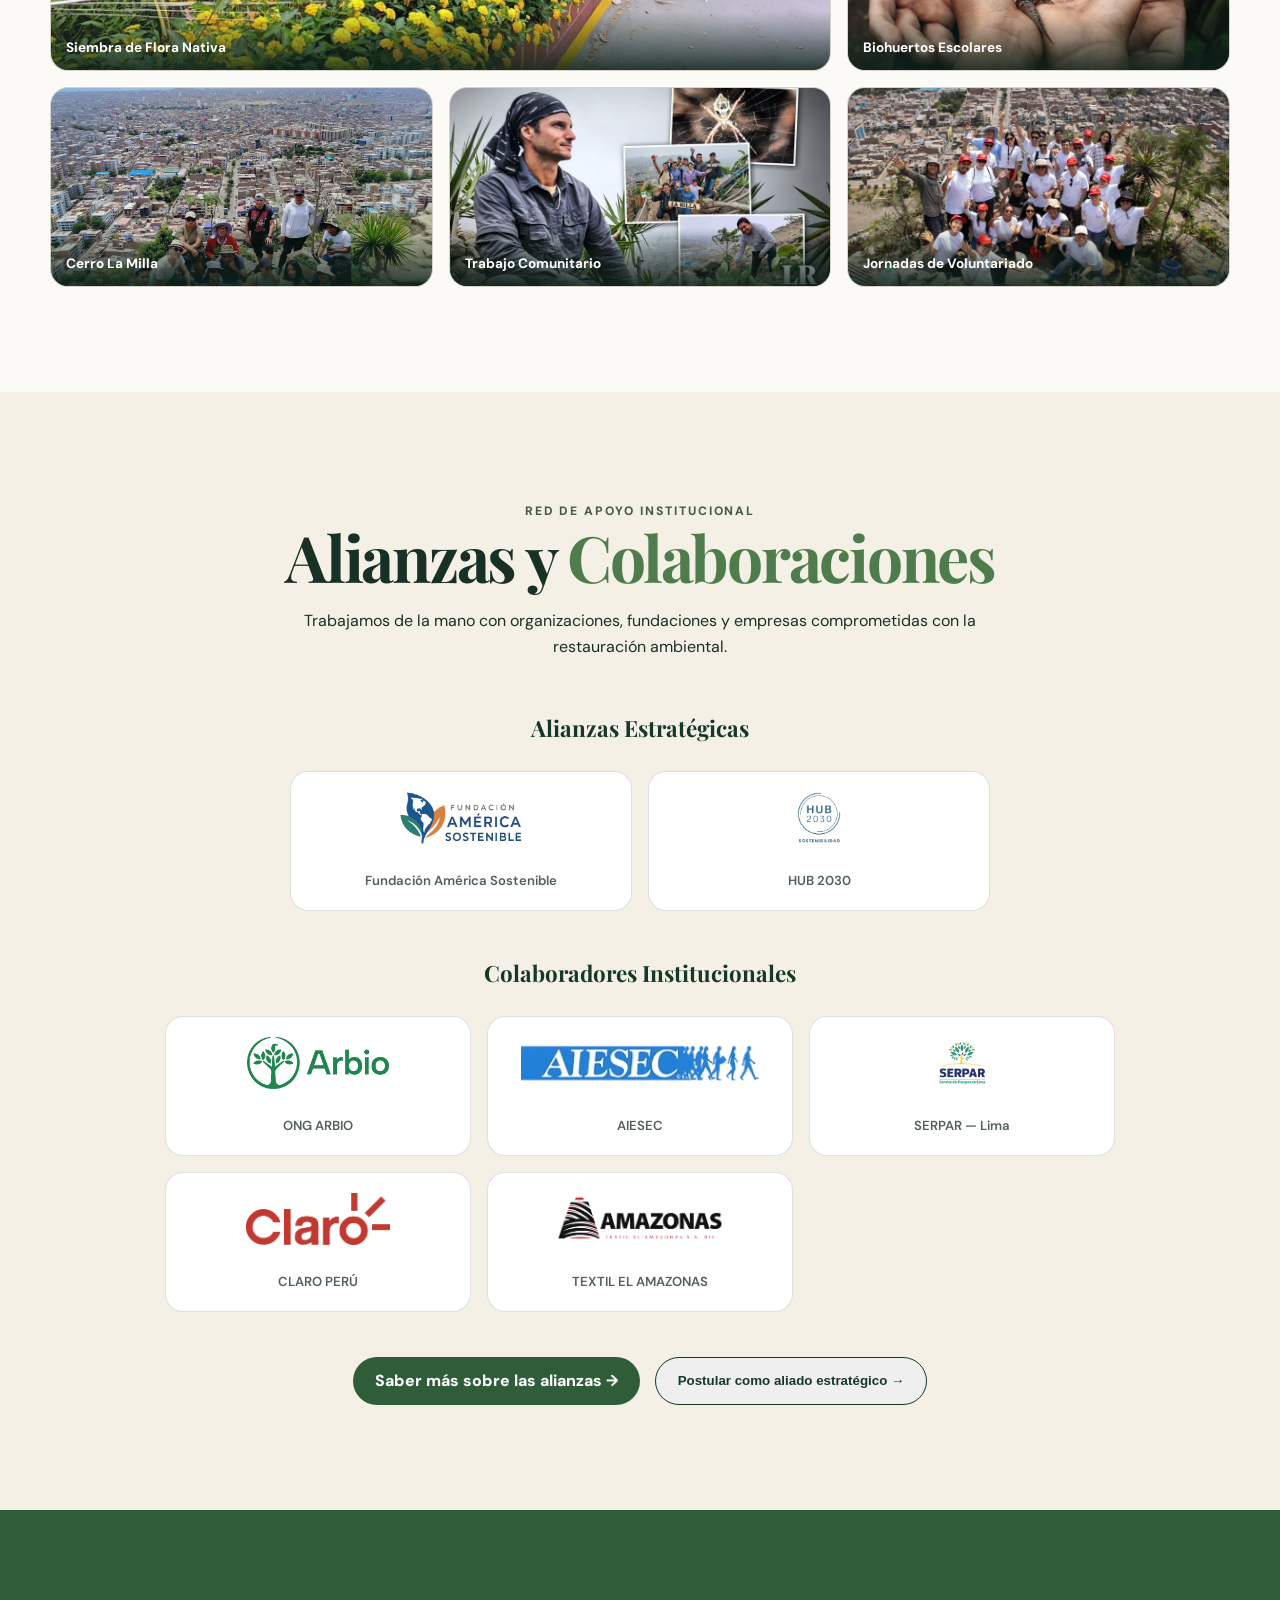
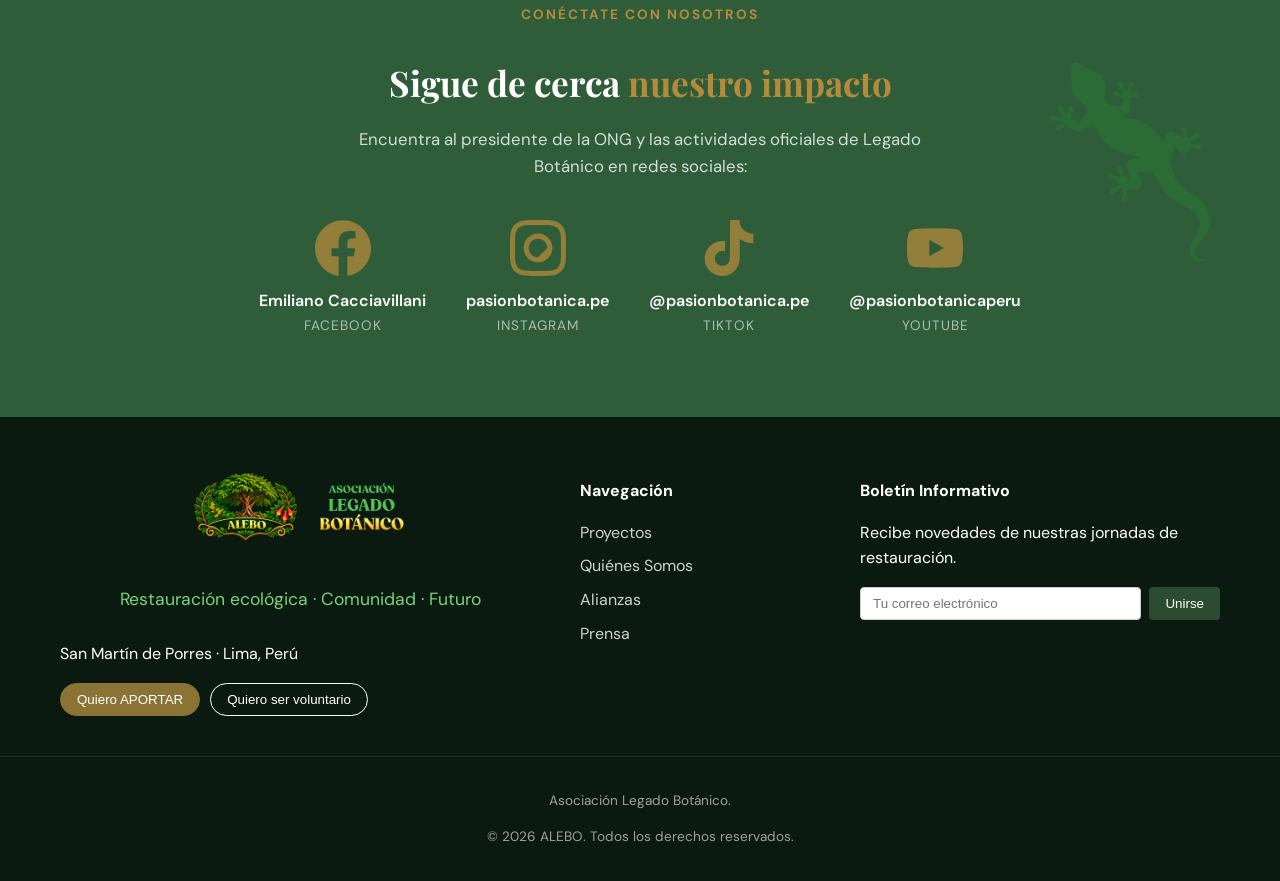
==== commit 8a54ce04: "Add files via upload" ====
--- a/index.html
+++ b/index.html
@@ -648,7 +648,7 @@
 
       <img src="assets/logo-large-sf-2-footer.png" alt="Logo Legado Botánico" class="brand-logo-footer">
 
-      <p>Restauración ecológica · Comunidad · Futuro</p>
+      <p class="footer-text">Restauración ecológica · Comunidad · Futuro</p>
       <p class="location">San Martín de Porres · Lima, Perú</p>
       <div class="footer-buttons">
         <button type="button" class="btn-primary" id="btn-abrir-aporte-footer">Quiero APORTAR</button>
--- a/css/styles.css
+++ b/css/styles.css
@@ -730,6 +730,18 @@
   transition: all 0.3s ease;
 }
 
+
+
+.footer-text {
+  max-width: 600px;
+  margin: 28px auto;
+  font-size: clamp(0.9rem, 2.3vw, 1.1rem);
+  color: #76d577;
+  text-align: center;
+}
+
+
+
 .footer-buttons .btn-secondary:hover { background-color: #2e6f40; border-color: #2e6f40; color: #ffffff; }
 
 .newsletter-form { display: flex; gap: 8px; margin-top: 10px; }
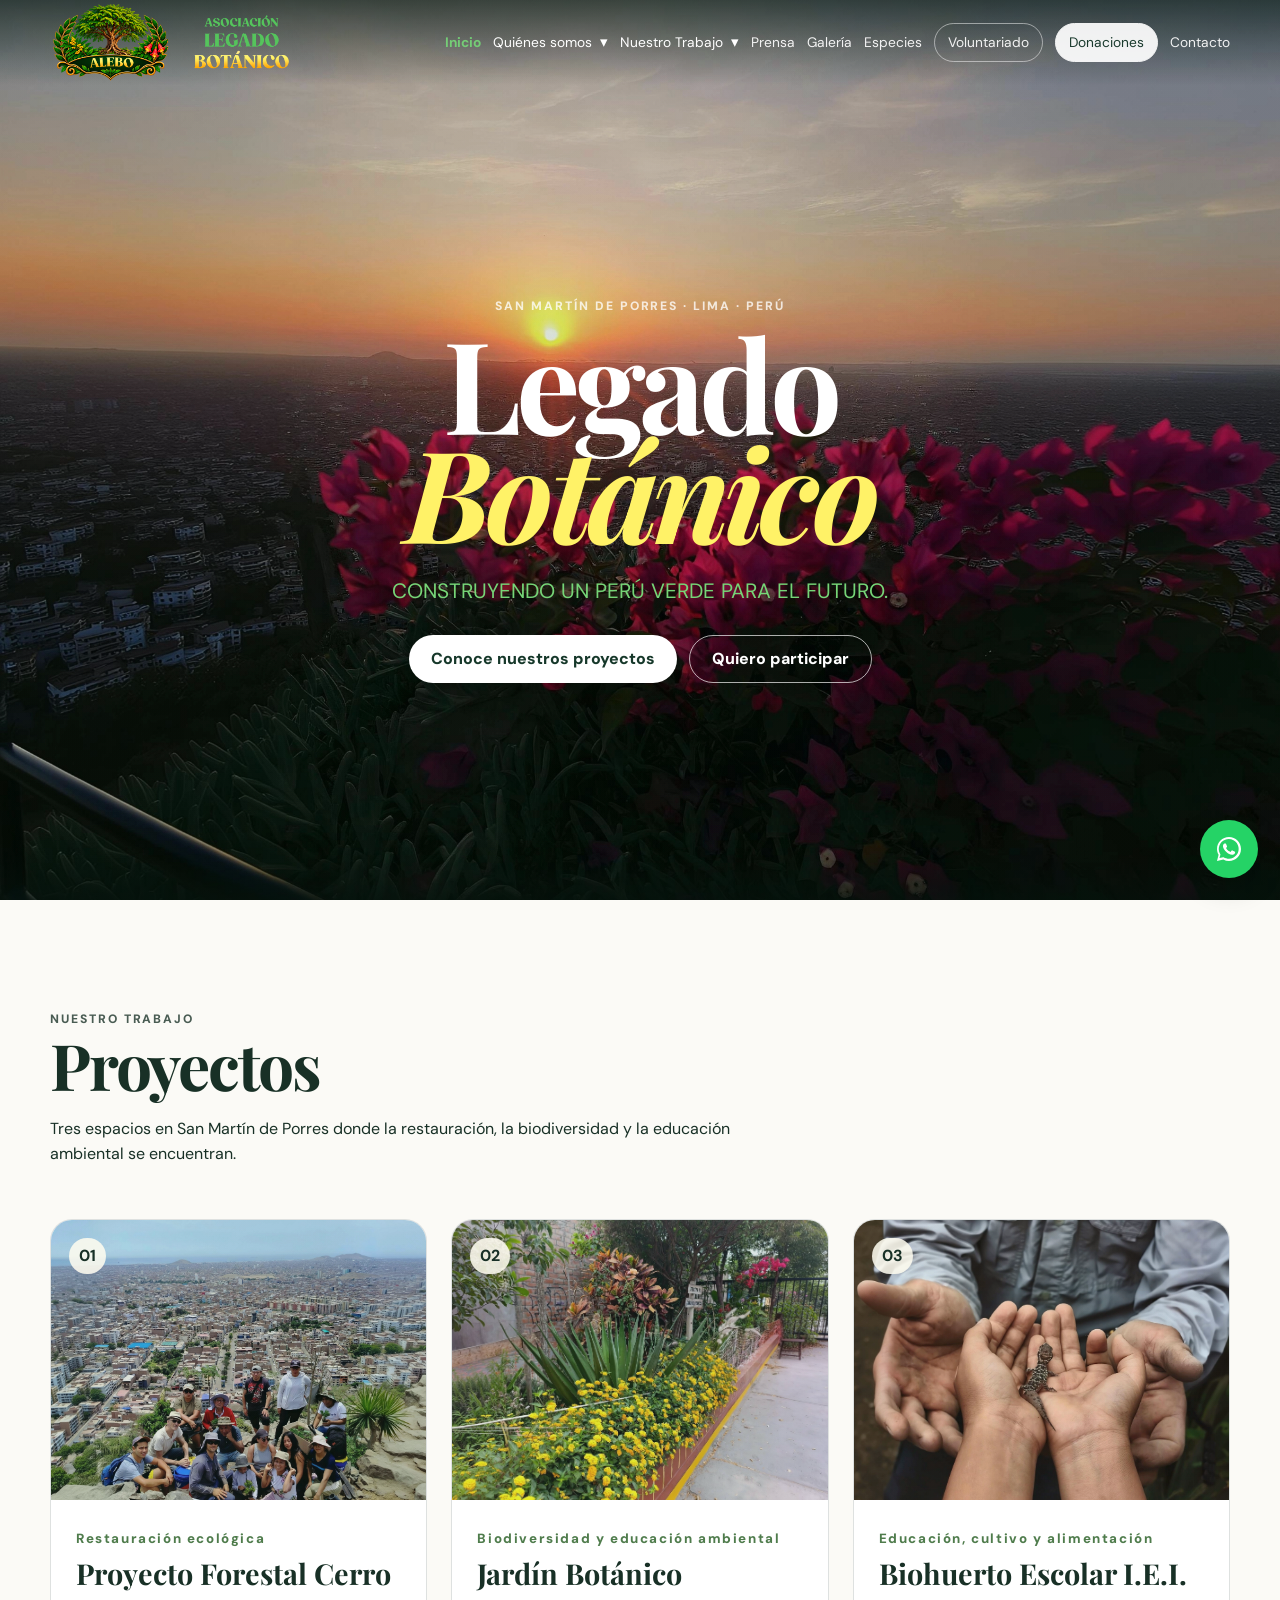
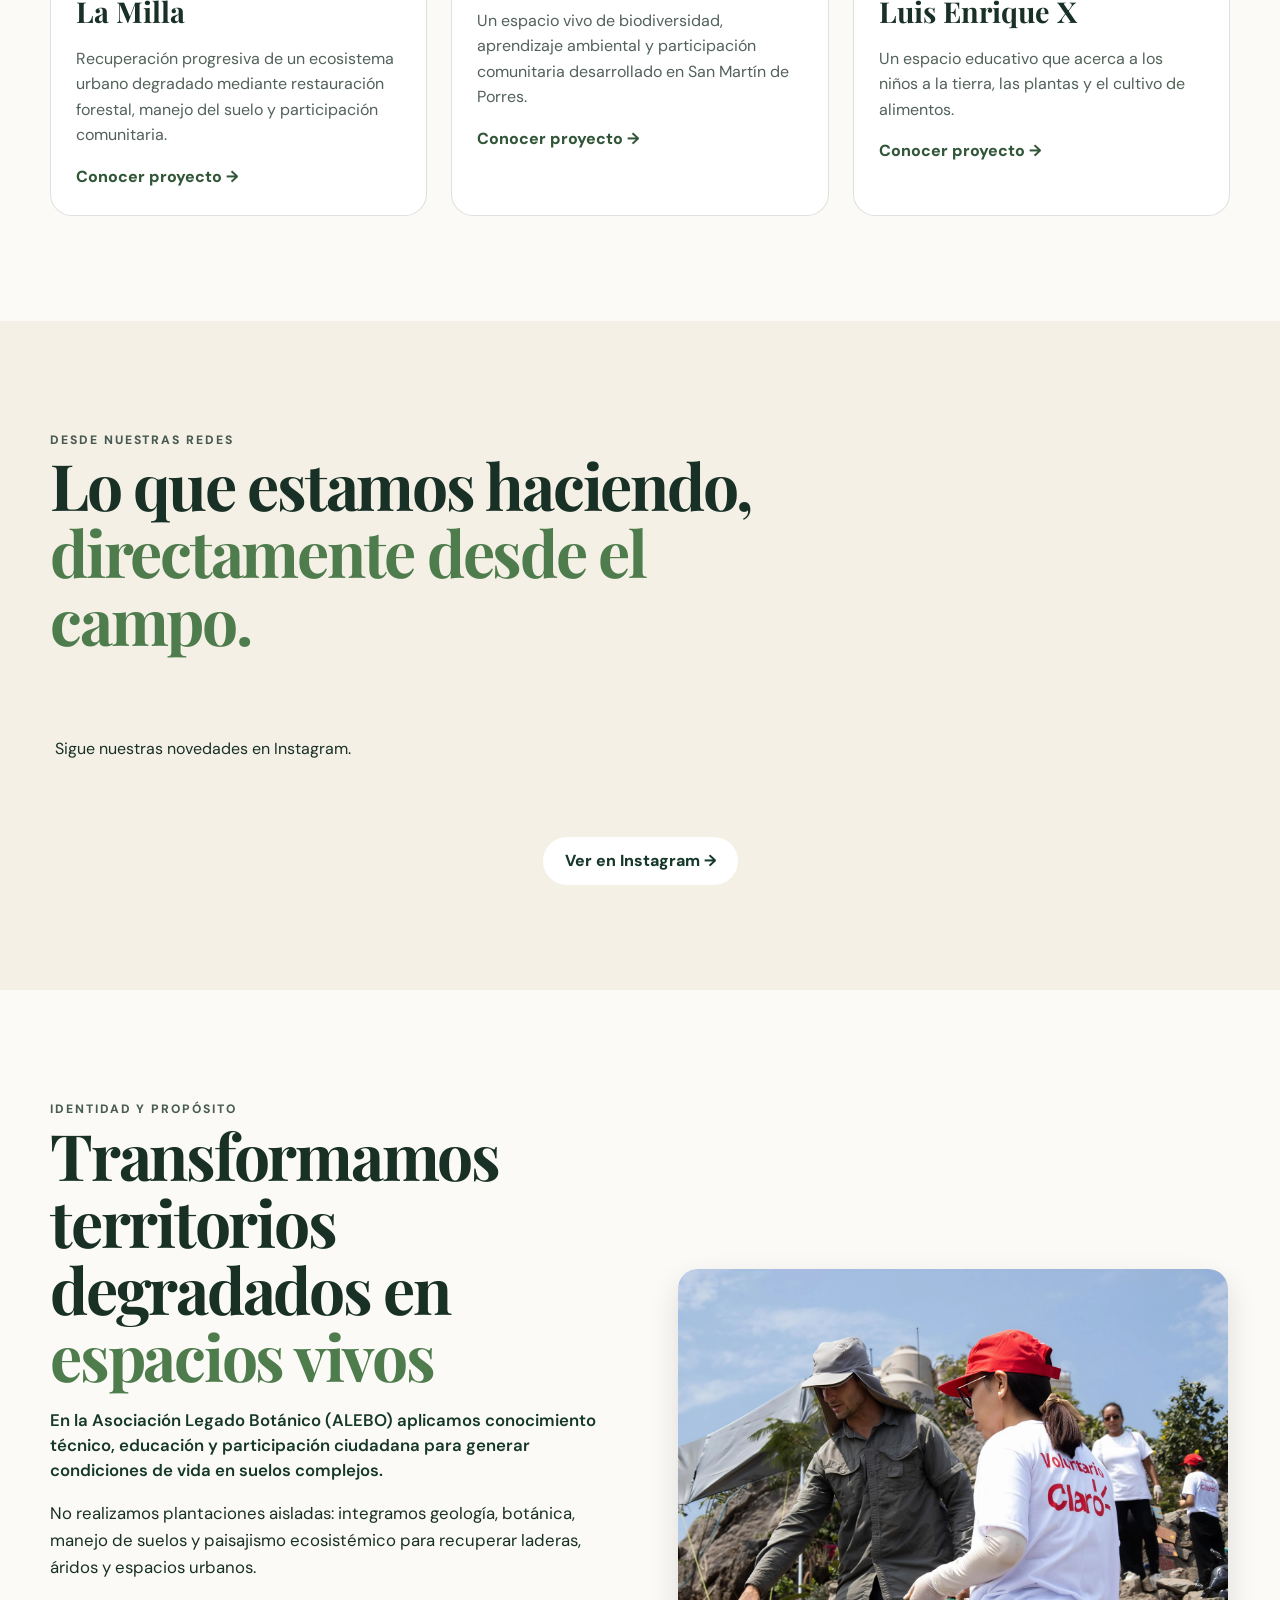
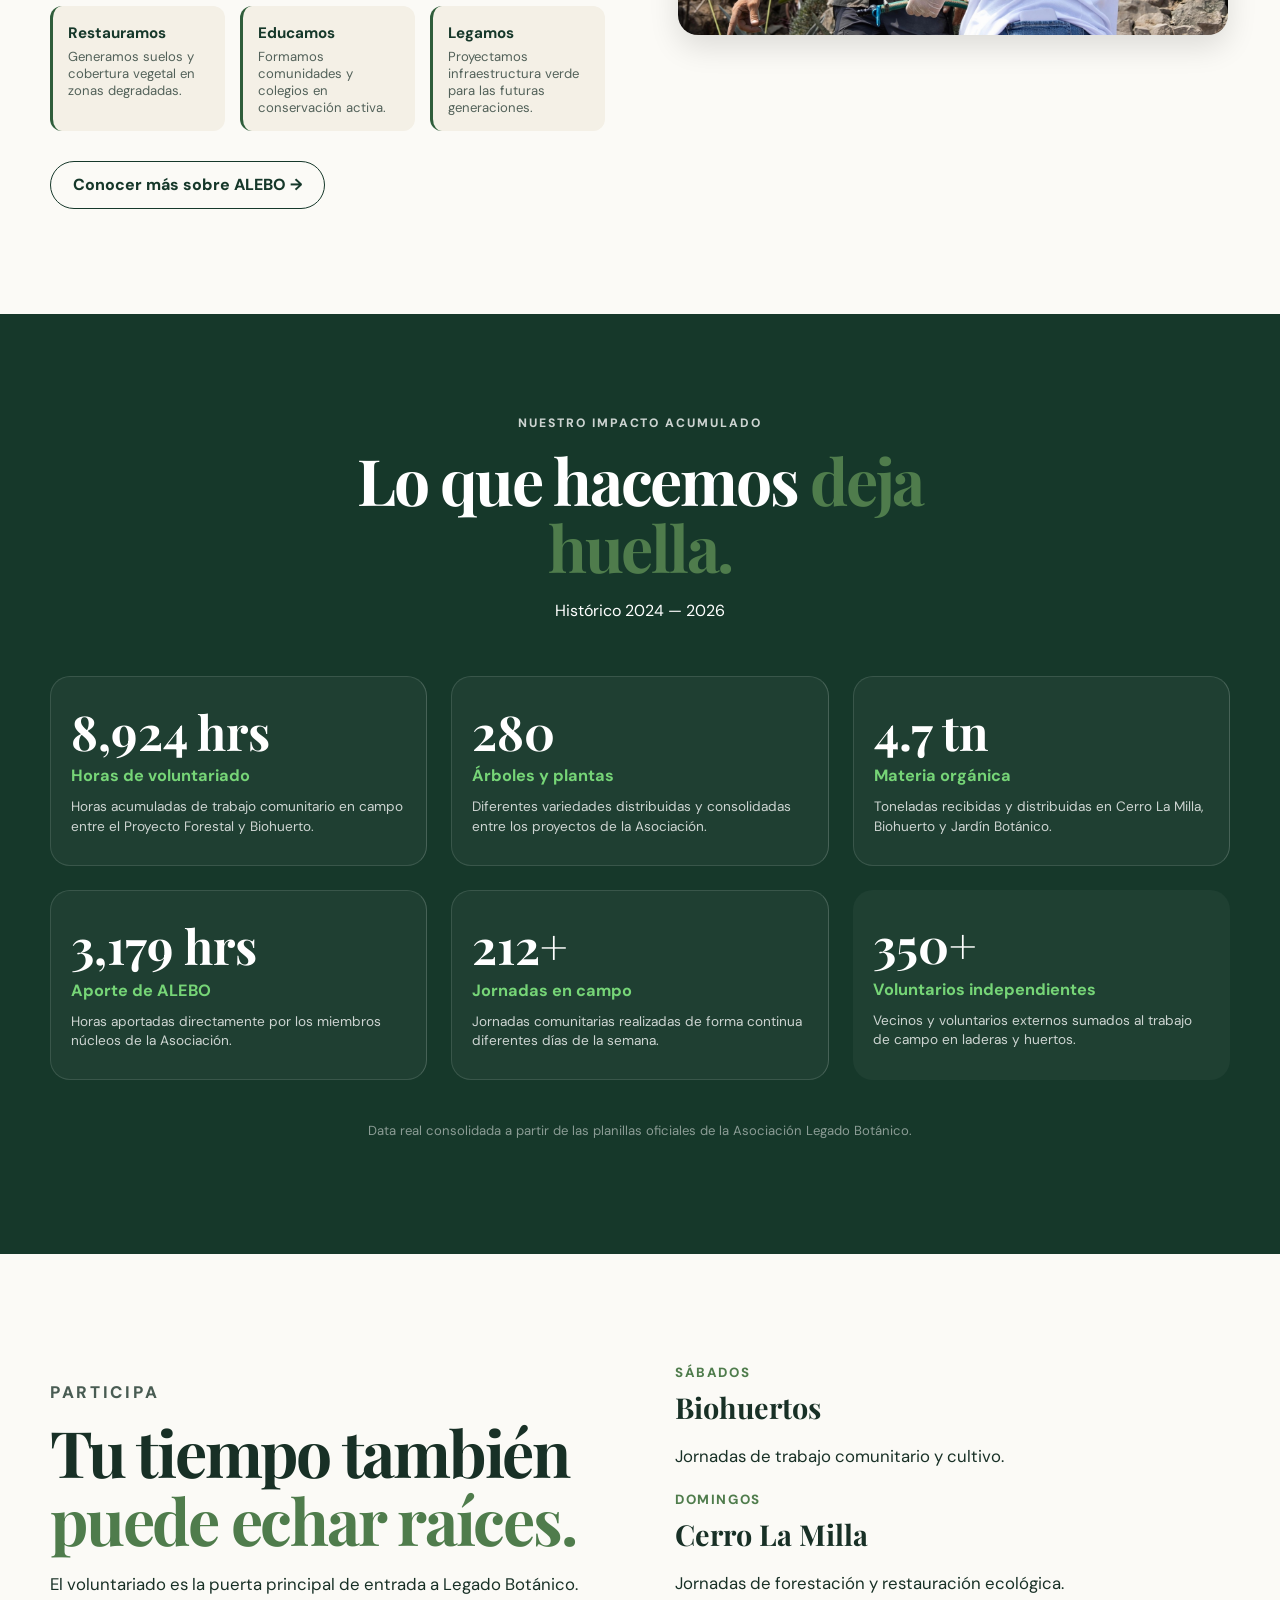
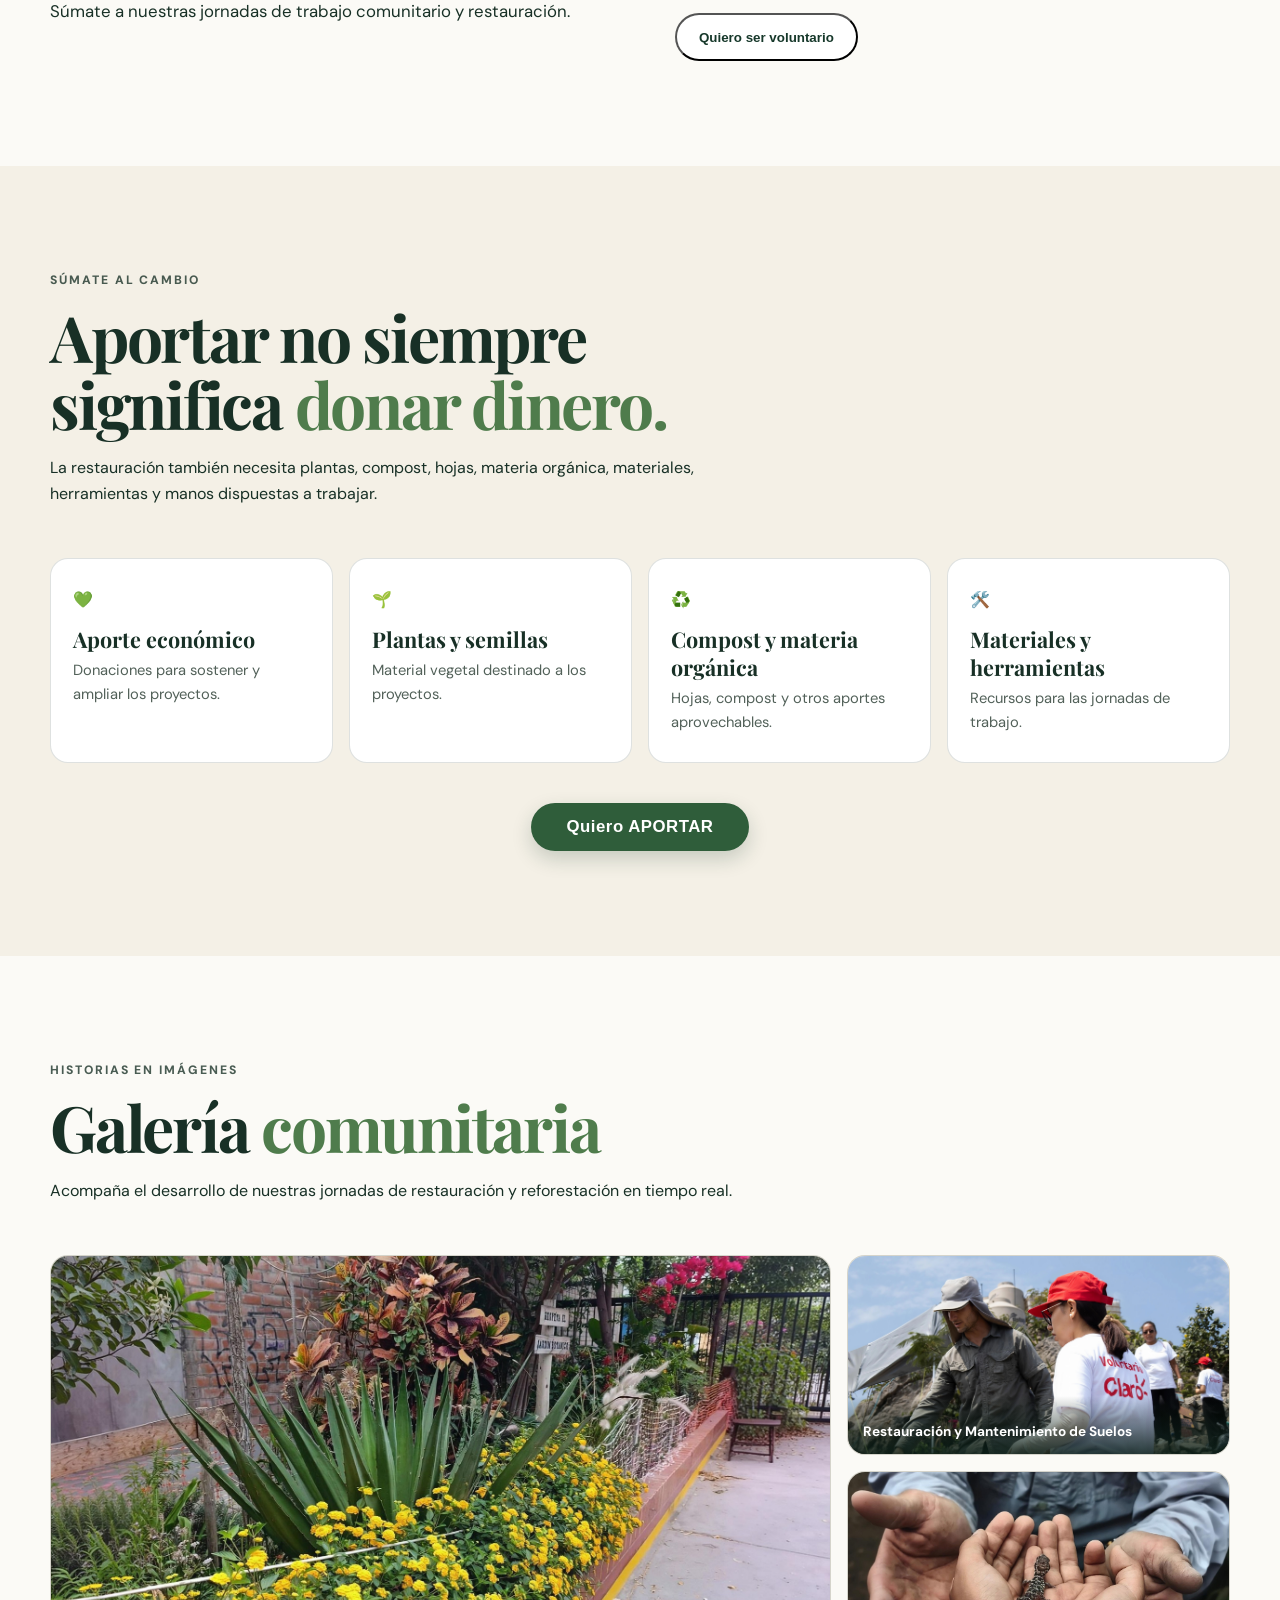
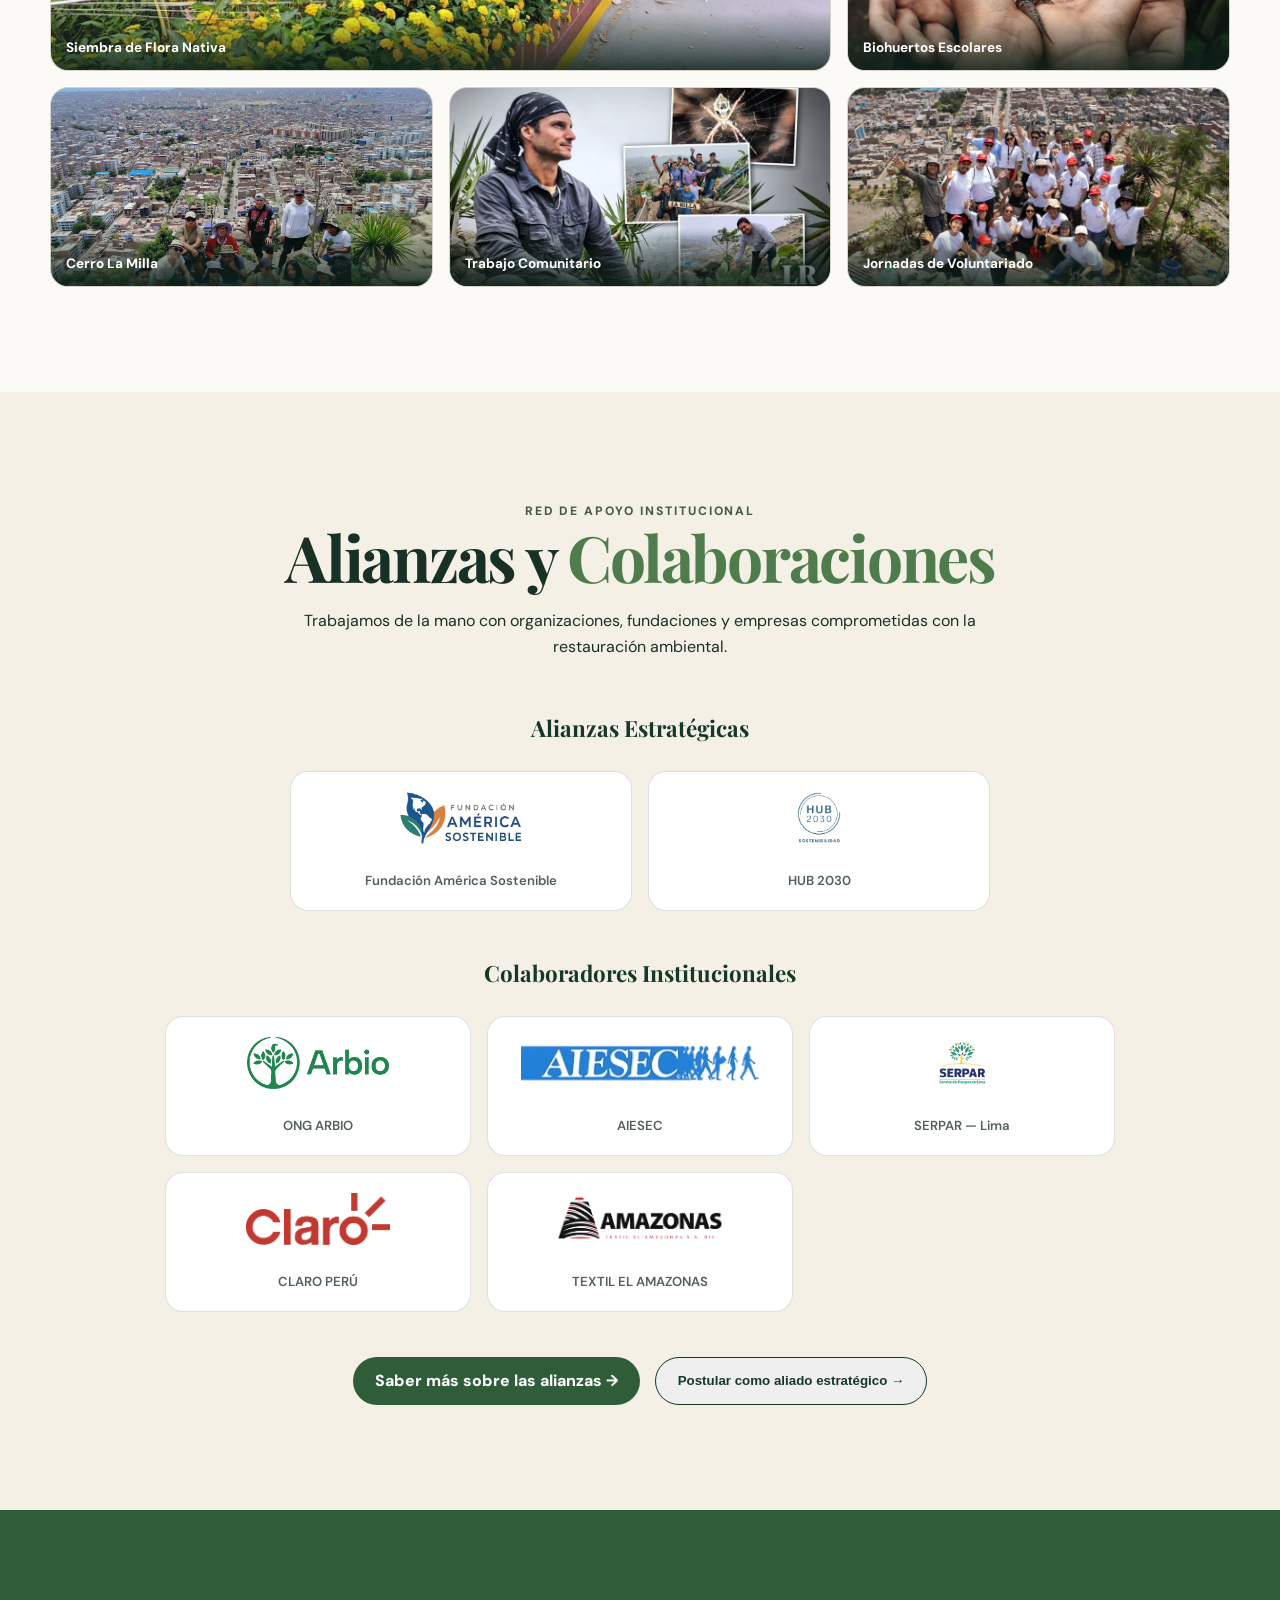
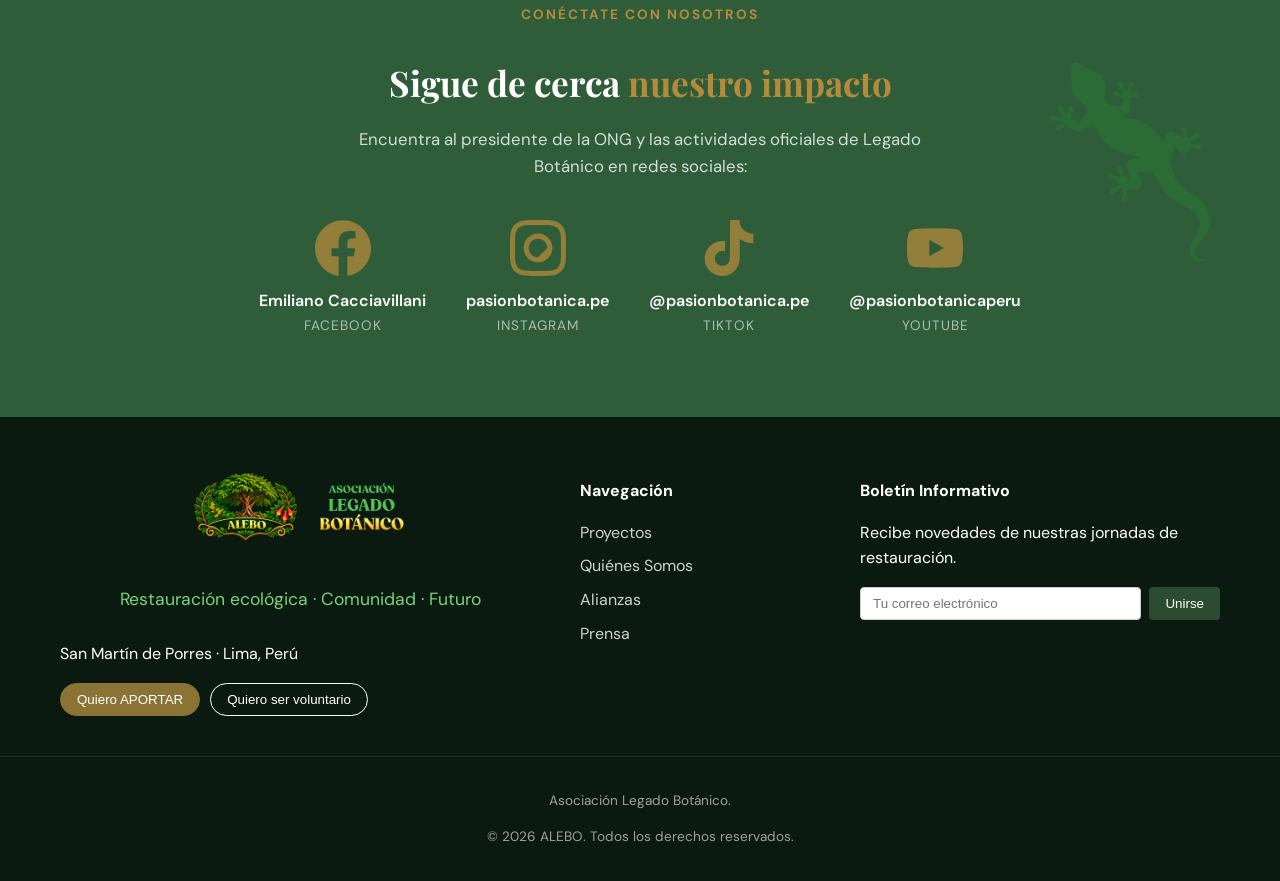
==== commit 23f09c88: "Add files via upload" ====
--- a/index.html
+++ b/index.html
@@ -46,8 +46,9 @@
       <div class="dropdown">
         <div class="dropdown-trigger">Nuestro Trabajo <span class="arrow">▾</span></div>
         <div class="dropdown-menu">
-          <a href="index.html#proyectos">Proyectos</a>
-          <a href="programas.html">Programas</a>
+          <a href="programas.html">Programas</a>  
+	  <a href="index.html#proyectos">Proyectos</a>
+          
           <a href="alianzas.html">Alianzas</a>
         </div>
       </div>
@@ -226,7 +227,7 @@
         <div class="impact-item">
           <strong>212+</strong>
           <span class="impact-label">Jornadas en campo</span>
-          <p class="impact-desc">Jornadas comunitarias realizadas de forma continua los fines de semana.</p>
+          <p class="impact-desc">Jornadas comunitarias realizadas de forma continua diferentes días de la semana.</p>
         </div>
 
         <div class="impact-item">
--- a/css/styles.css
+++ b/css/styles.css
@@ -735,7 +735,7 @@
 .footer-text {
   max-width: 600px;
   margin: 28px auto;
-  font-size: clamp(0.9rem, 2.3vw, 1.1rem);
+  font-size: clamp(0.8rem, 2.3vw, 1.1rem);
   color: #76d577;
   text-align: center;
 }
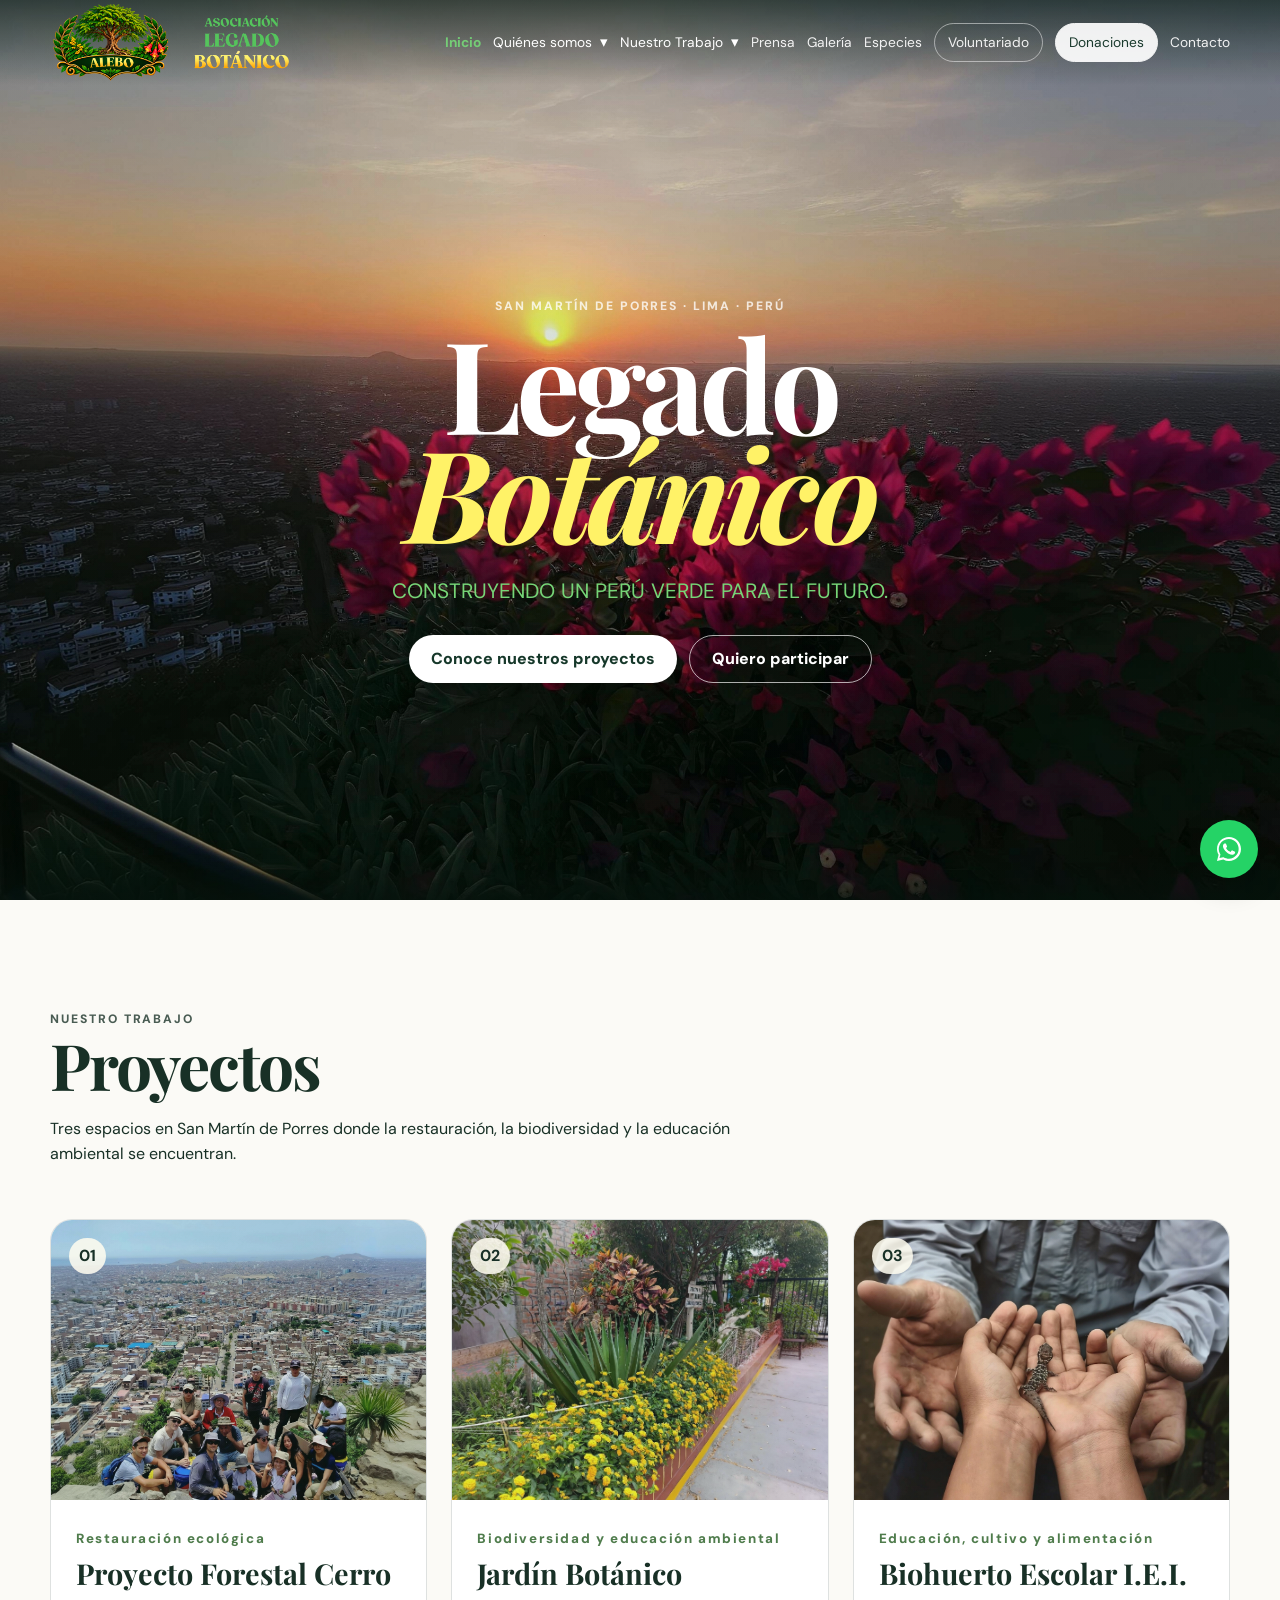
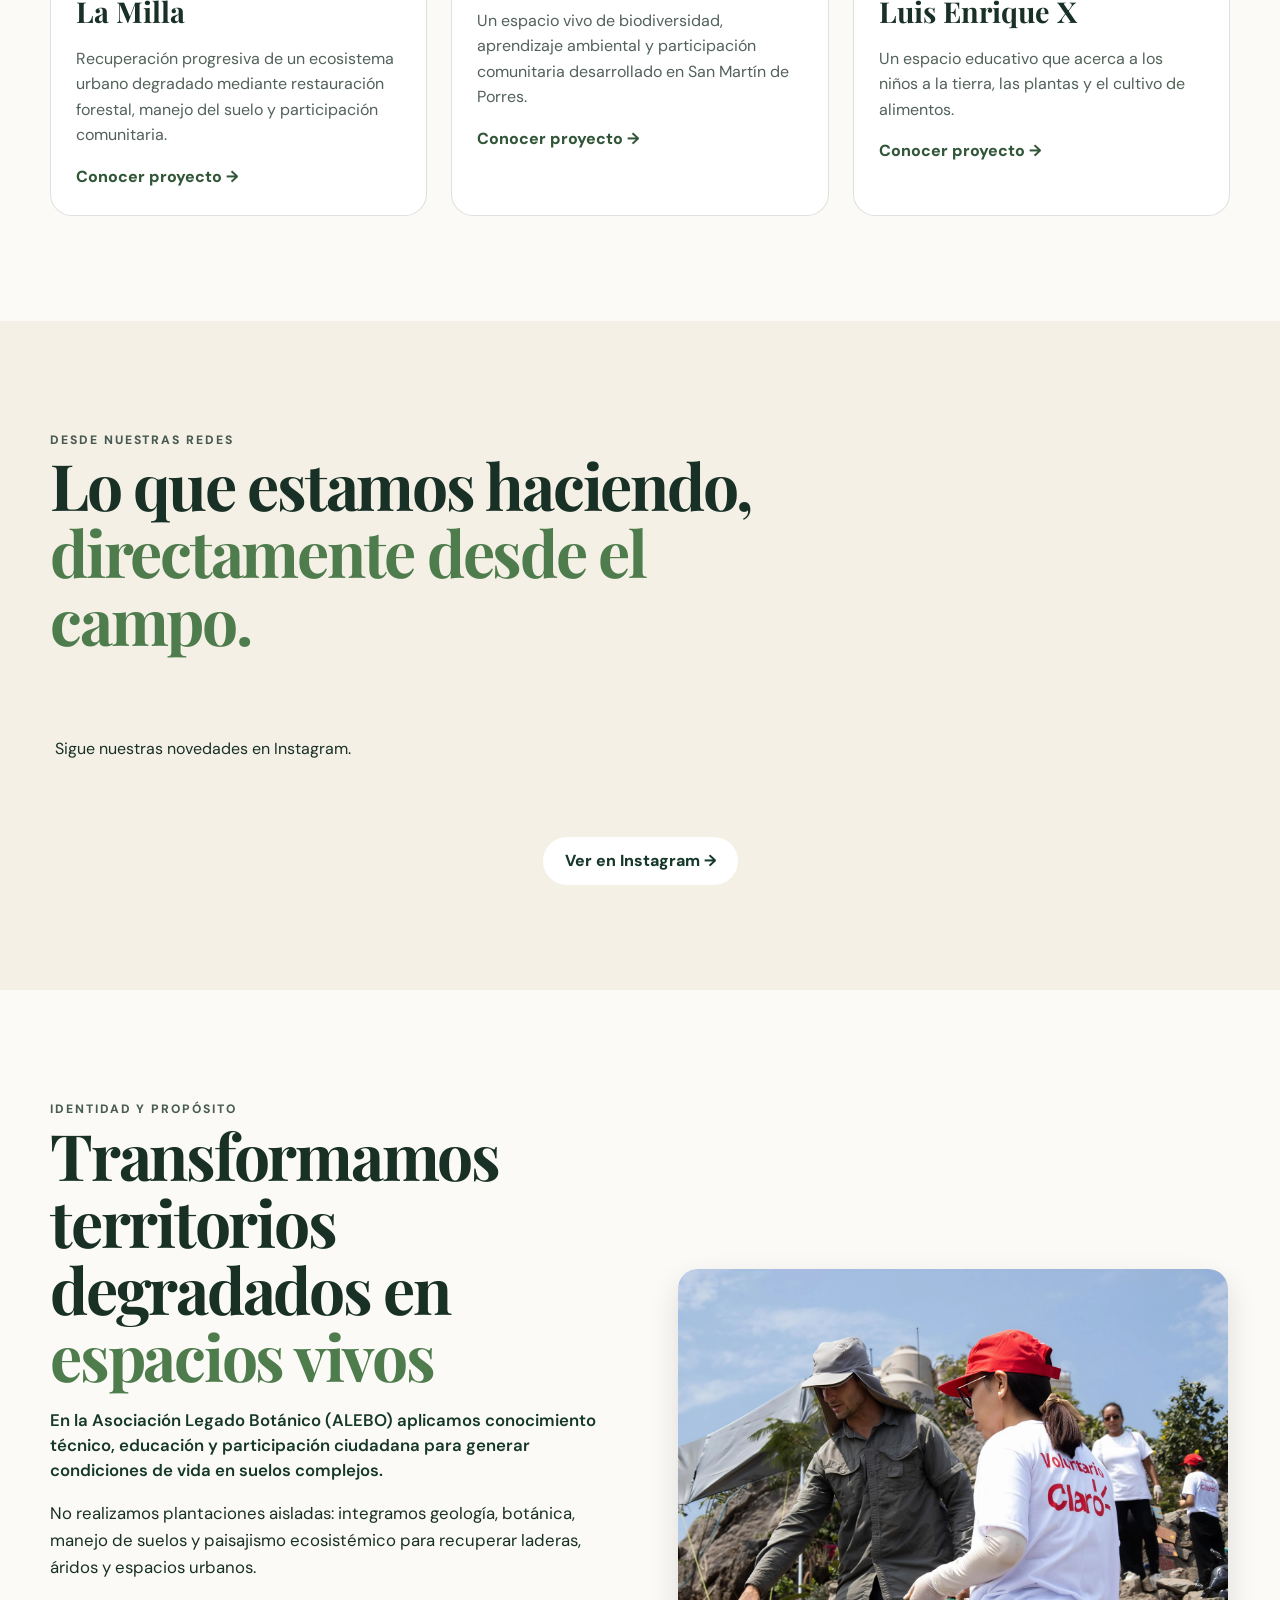
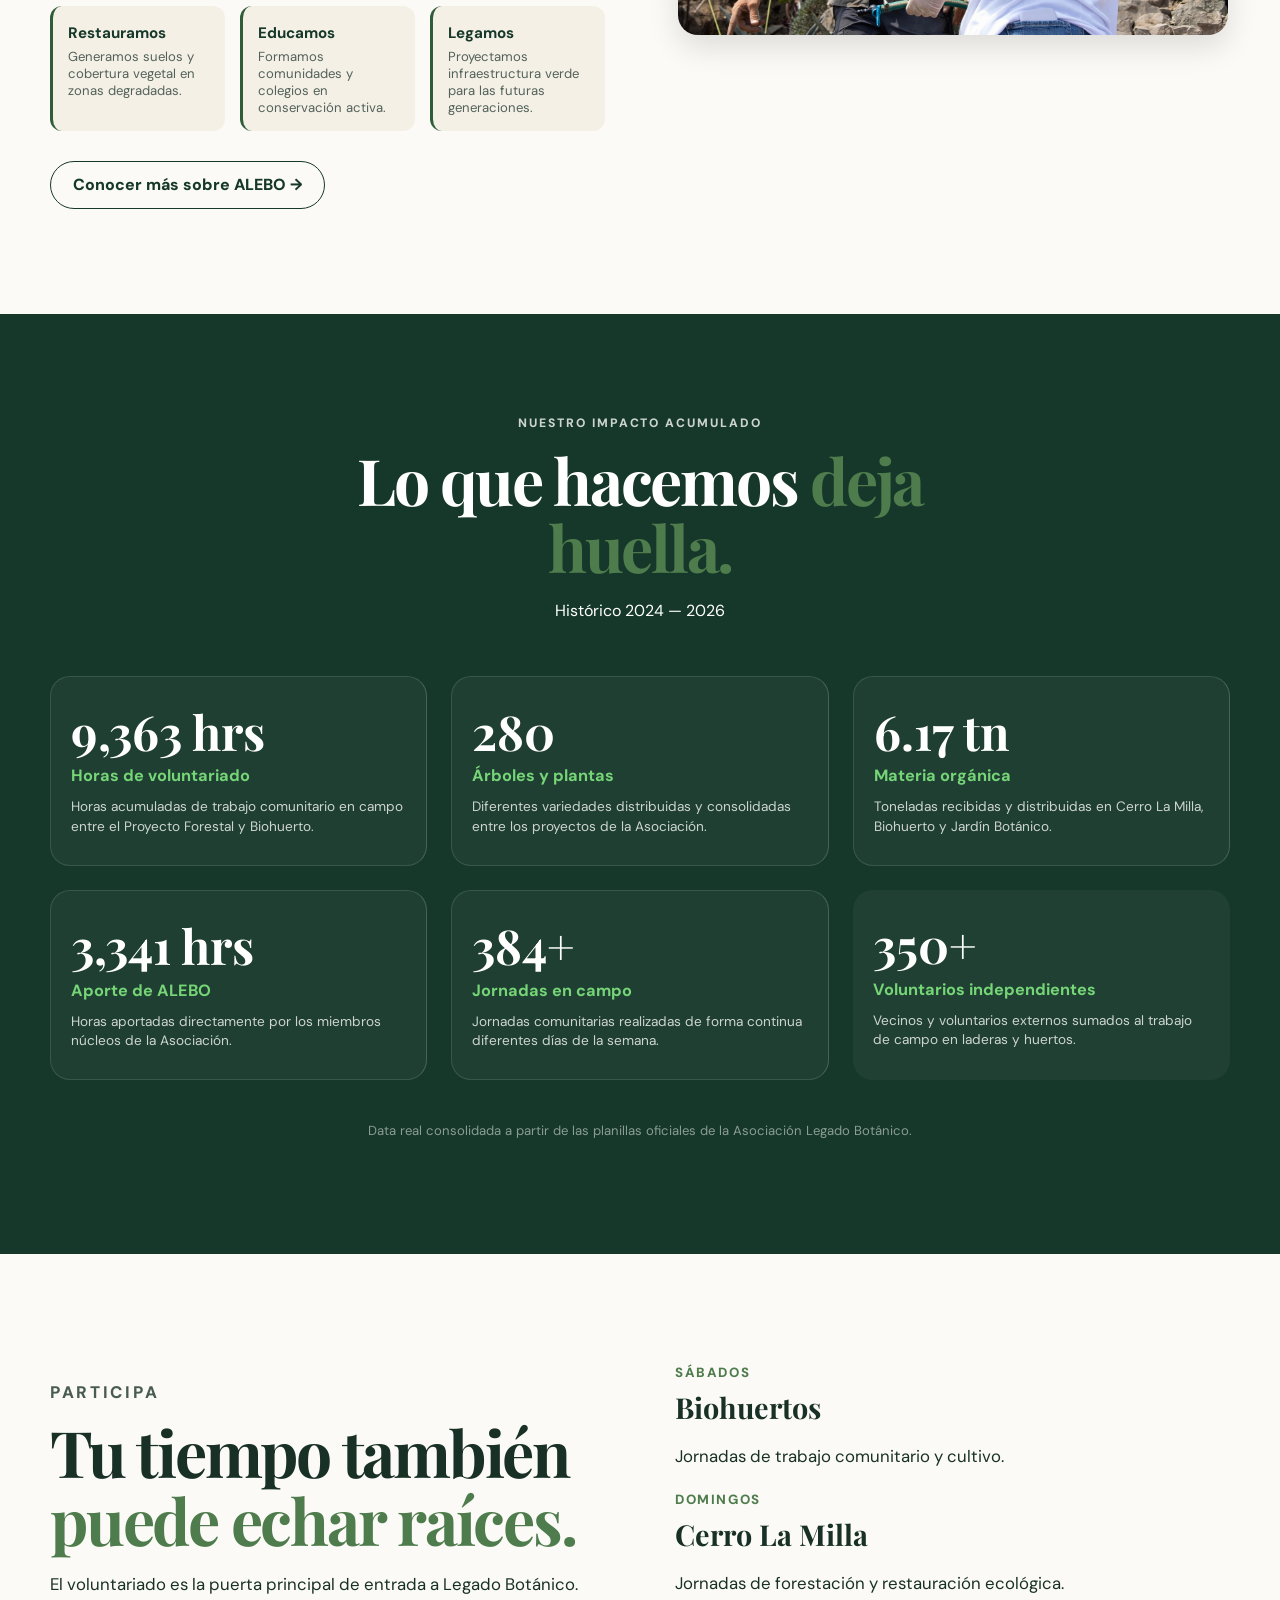
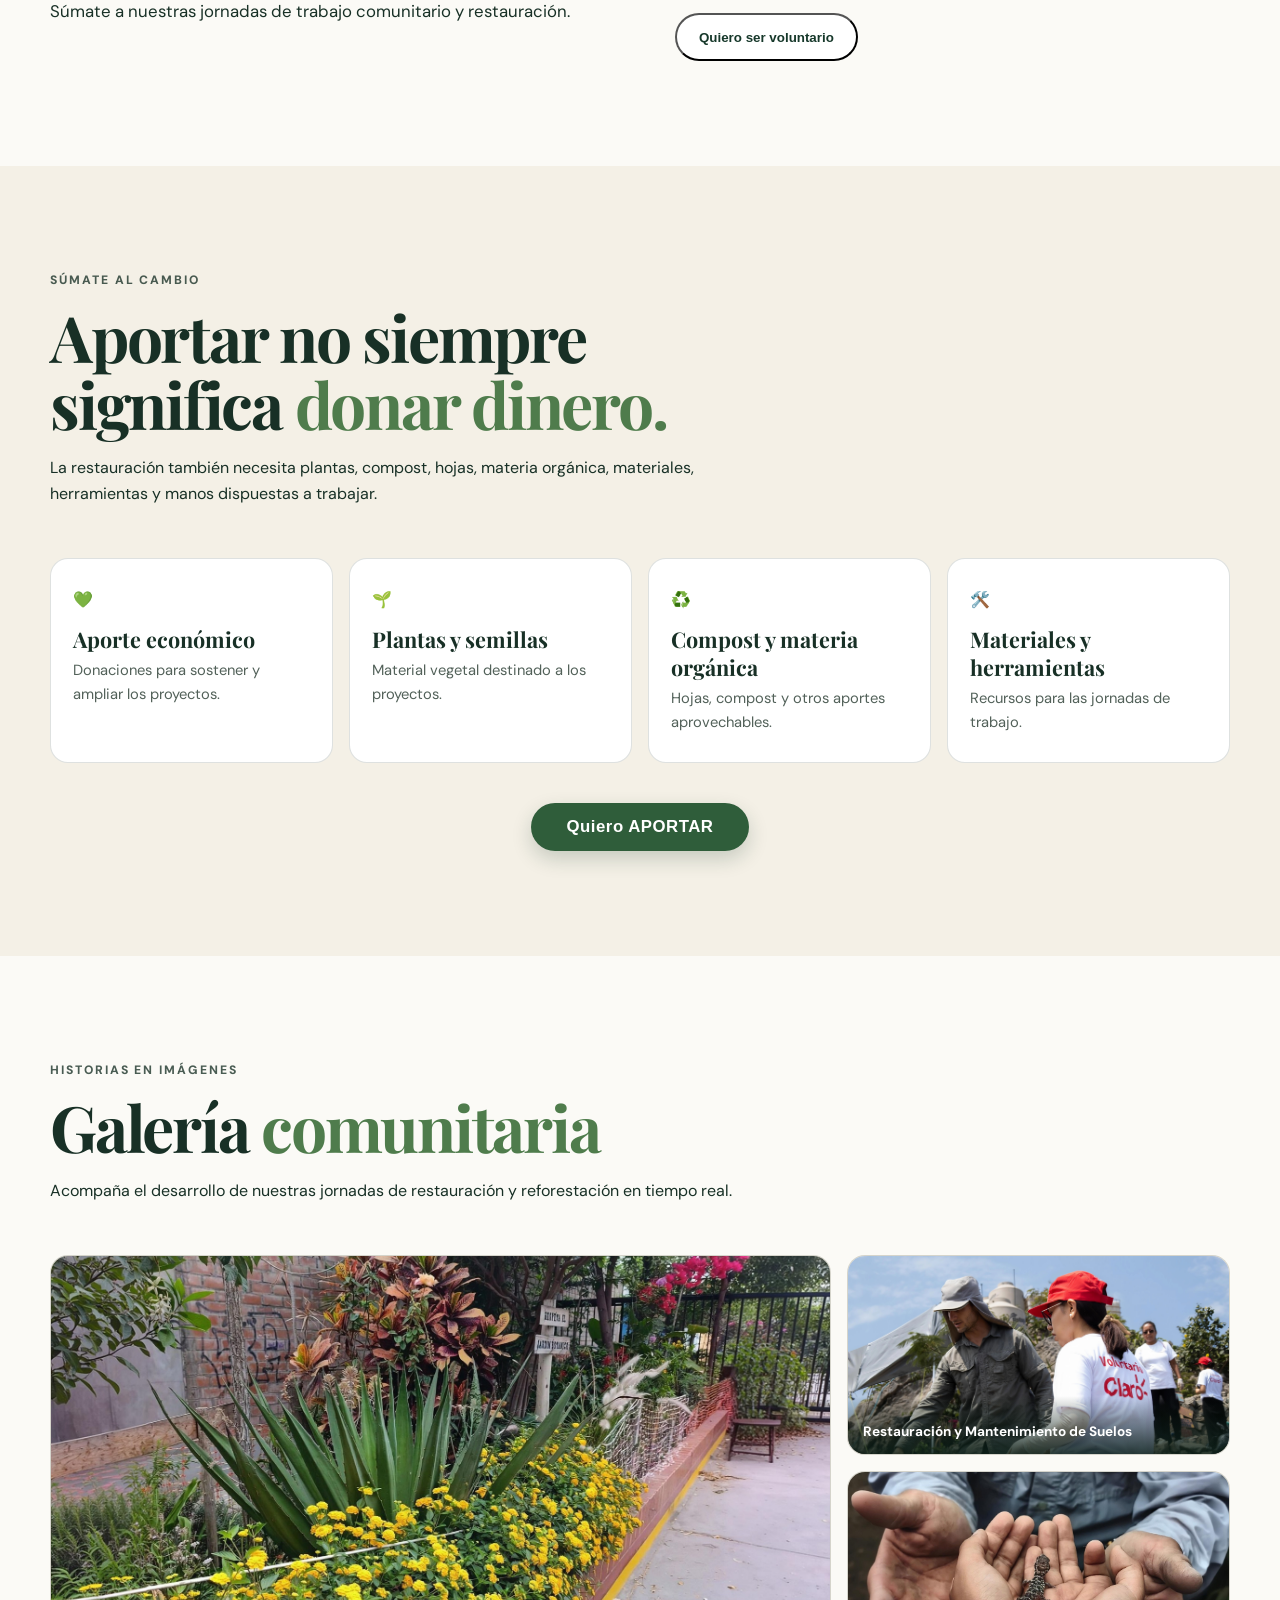
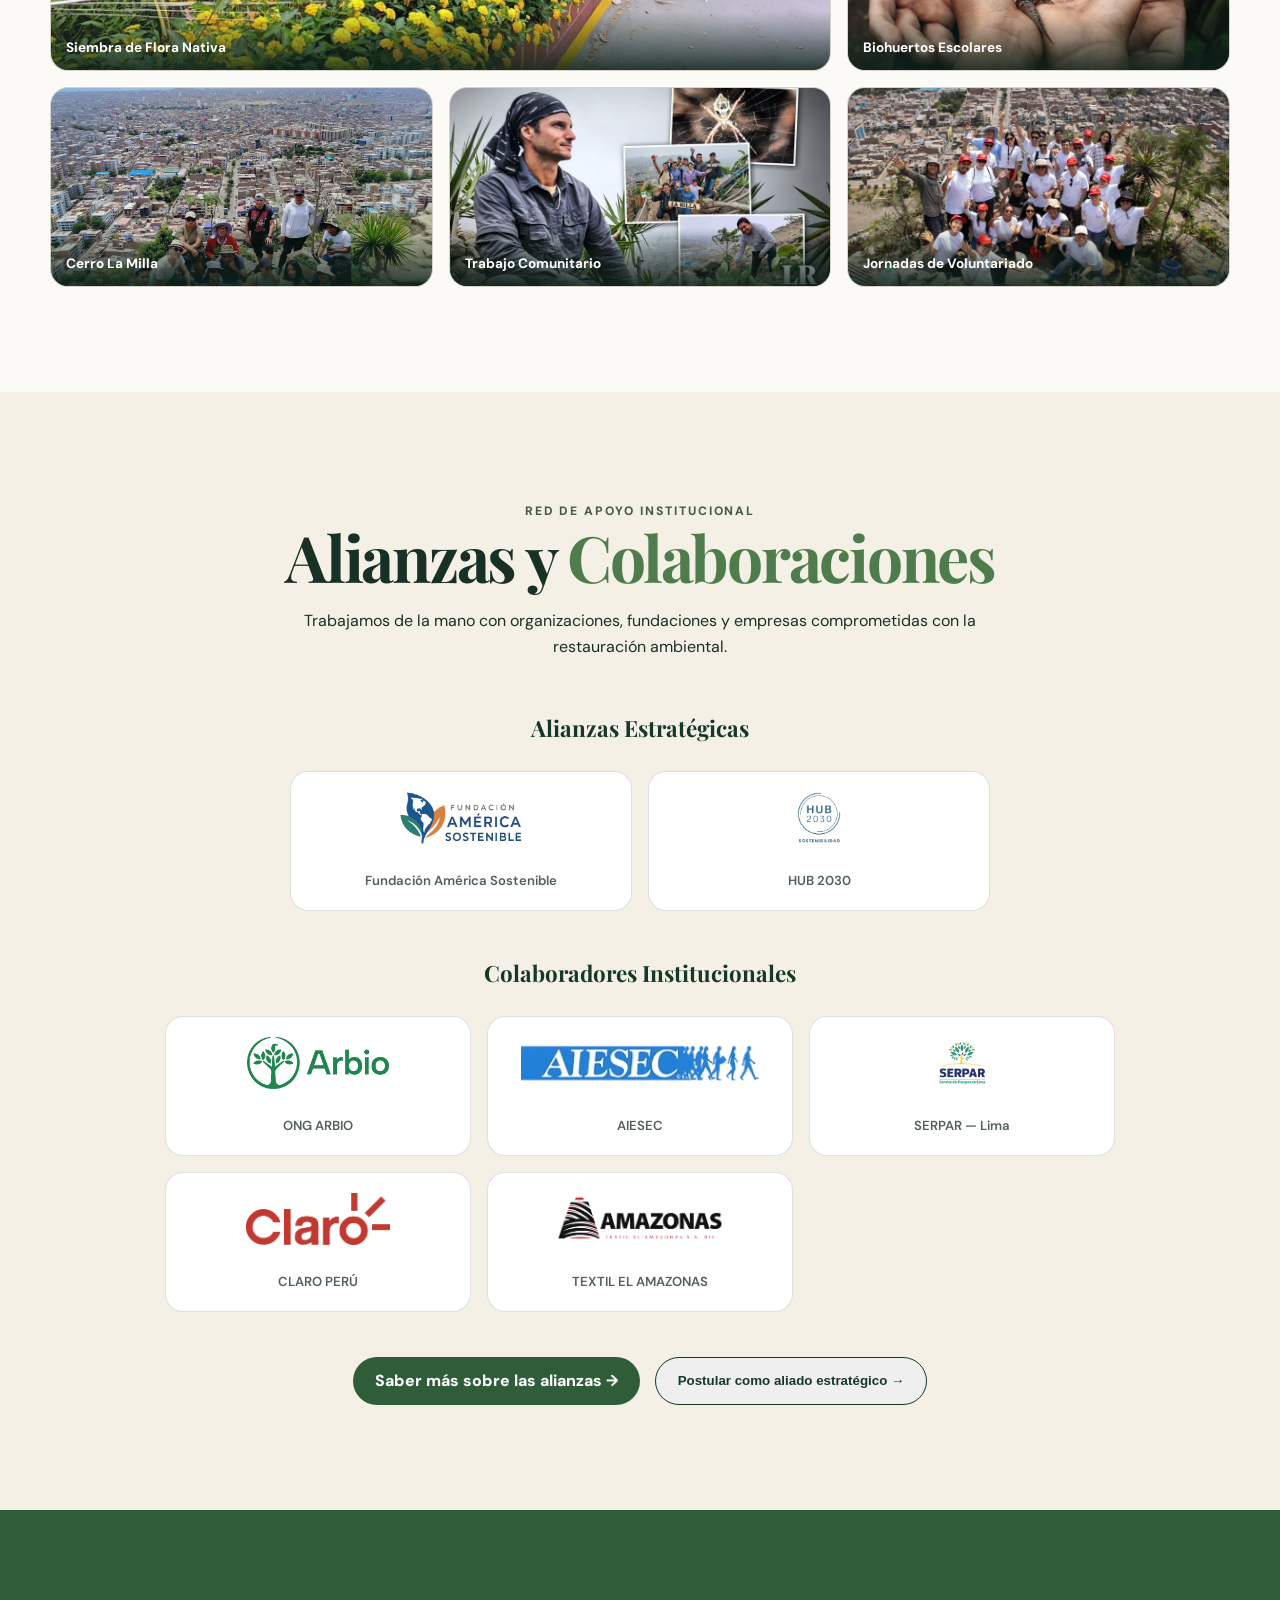
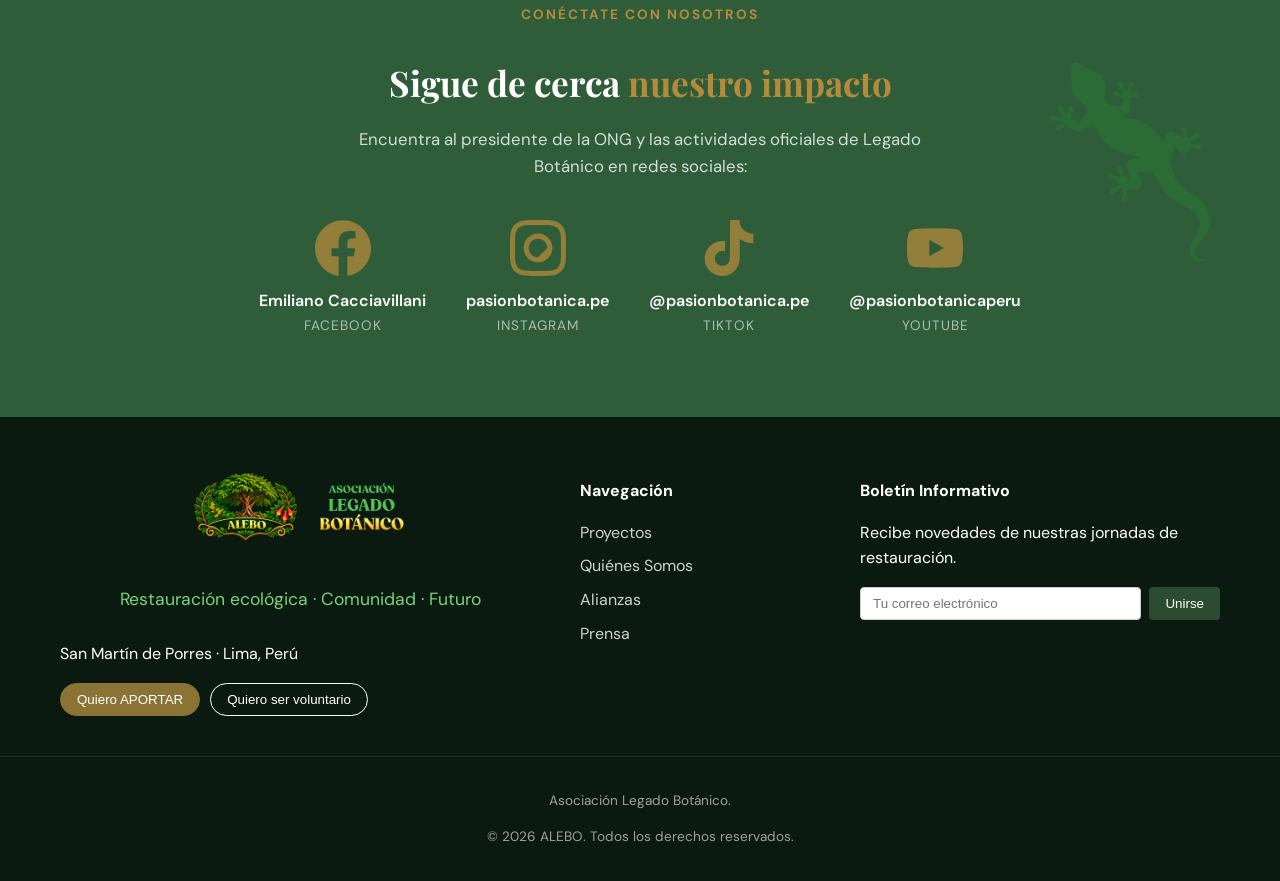
==== commit a42d9ab8: "Add files via upload" ====
--- a/index.html
+++ b/index.html
@@ -201,7 +201,7 @@
 
       <div class="impact-grid">
         <div class="impact-item">
-          <strong>8,924 hrs</strong>		
+          <strong>9,363 hrs</strong>		
           <span class="impact-label">Horas de voluntariado</span>
           <p class="impact-desc">Horas acumuladas de trabajo comunitario en campo entre el Proyecto Forestal y Biohuerto.</p>
         </div>
@@ -213,19 +213,19 @@
         </div>
 
         <div class="impact-item">
-          <strong>4.7 tn</strong>
+          <strong>6.17 tn</strong>
           <span class="impact-label">Materia orgánica</span>
           <p class="impact-desc">Toneladas recibidas y distribuidas en Cerro La Milla, Biohuerto y Jardín Botánico.</p>
         </div>
 
         <div class="impact-item">
-          <strong>3,179 hrs</strong>	
+          <strong>3,341 hrs</strong>	
           <span class="impact-label">Aporte de ALEBO</span>
           <p class="impact-desc">Horas aportadas directamente por los miembros núcleos de la Asociación.</p>
         </div>
 
         <div class="impact-item">
-          <strong>212+</strong>
+          <strong>384+</strong>
           <span class="impact-label">Jornadas en campo</span>
           <p class="impact-desc">Jornadas comunitarias realizadas de forma continua diferentes días de la semana.</p>
         </div>
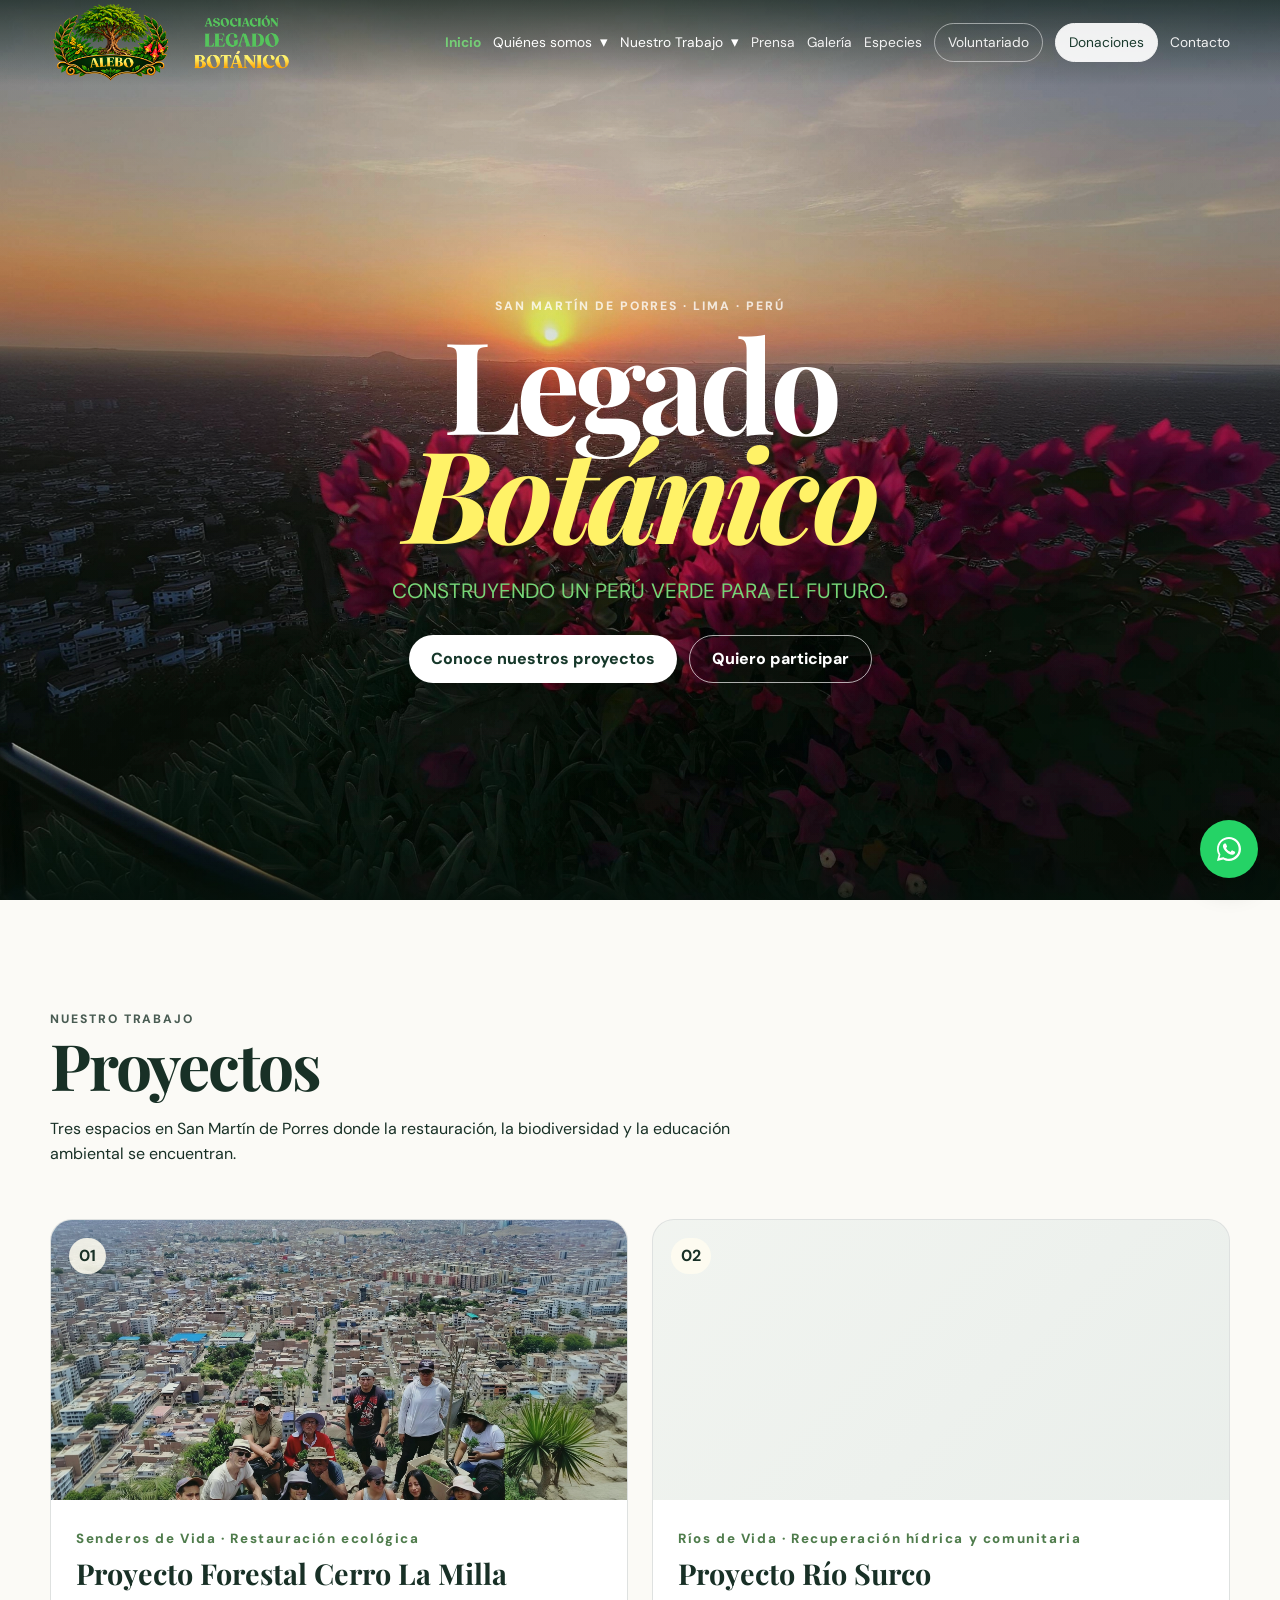
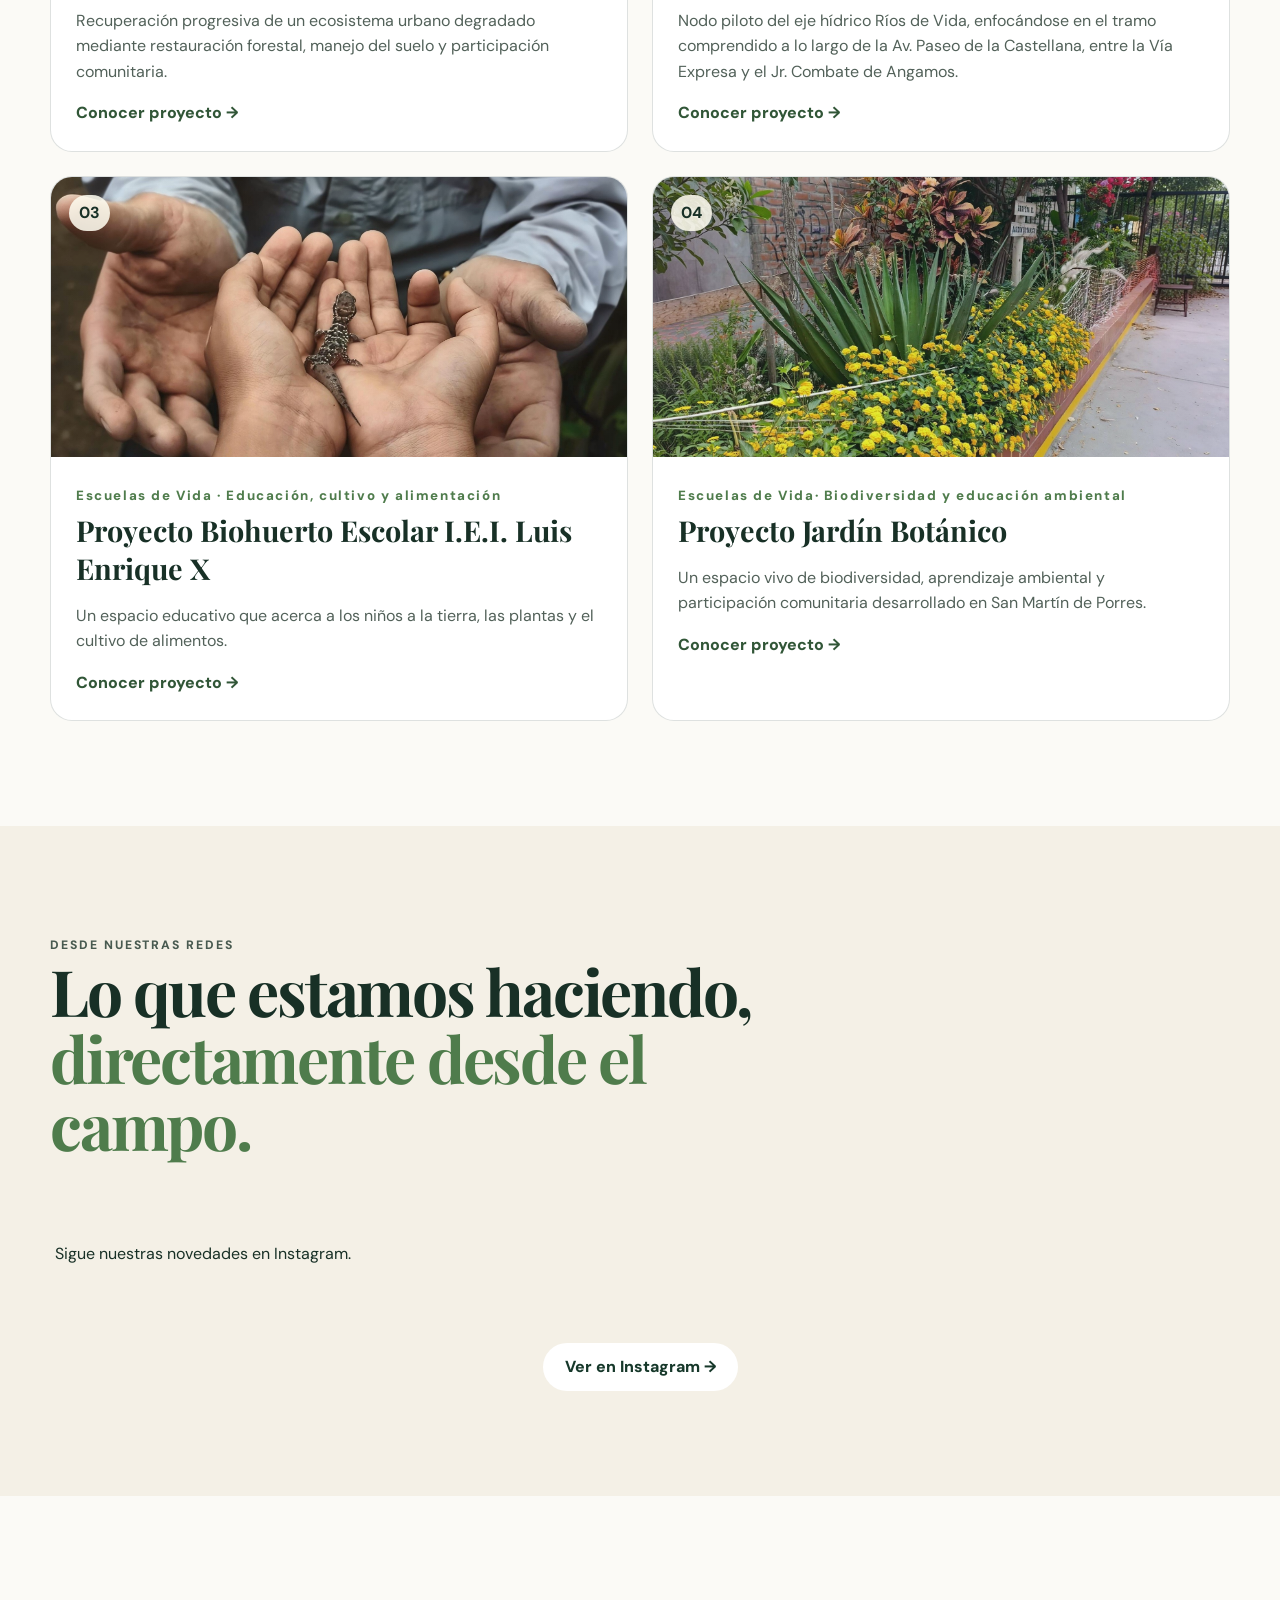
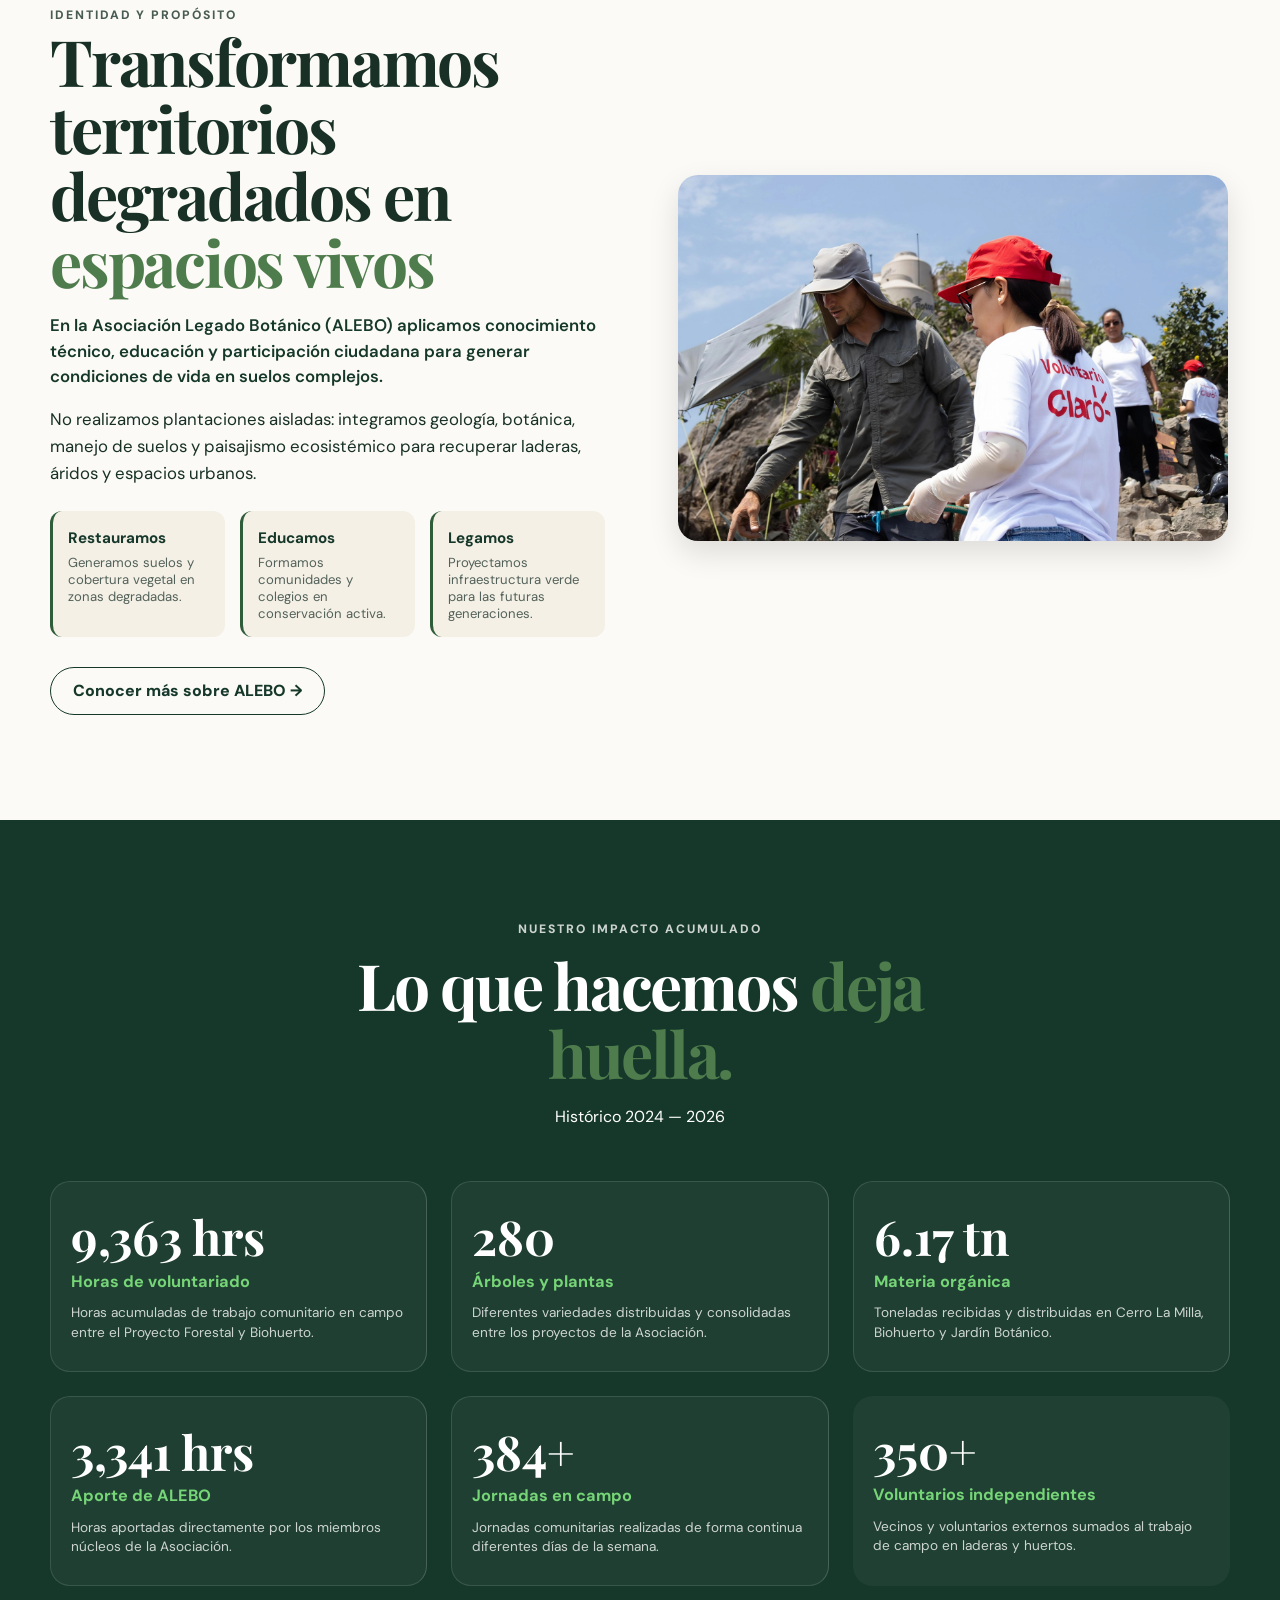
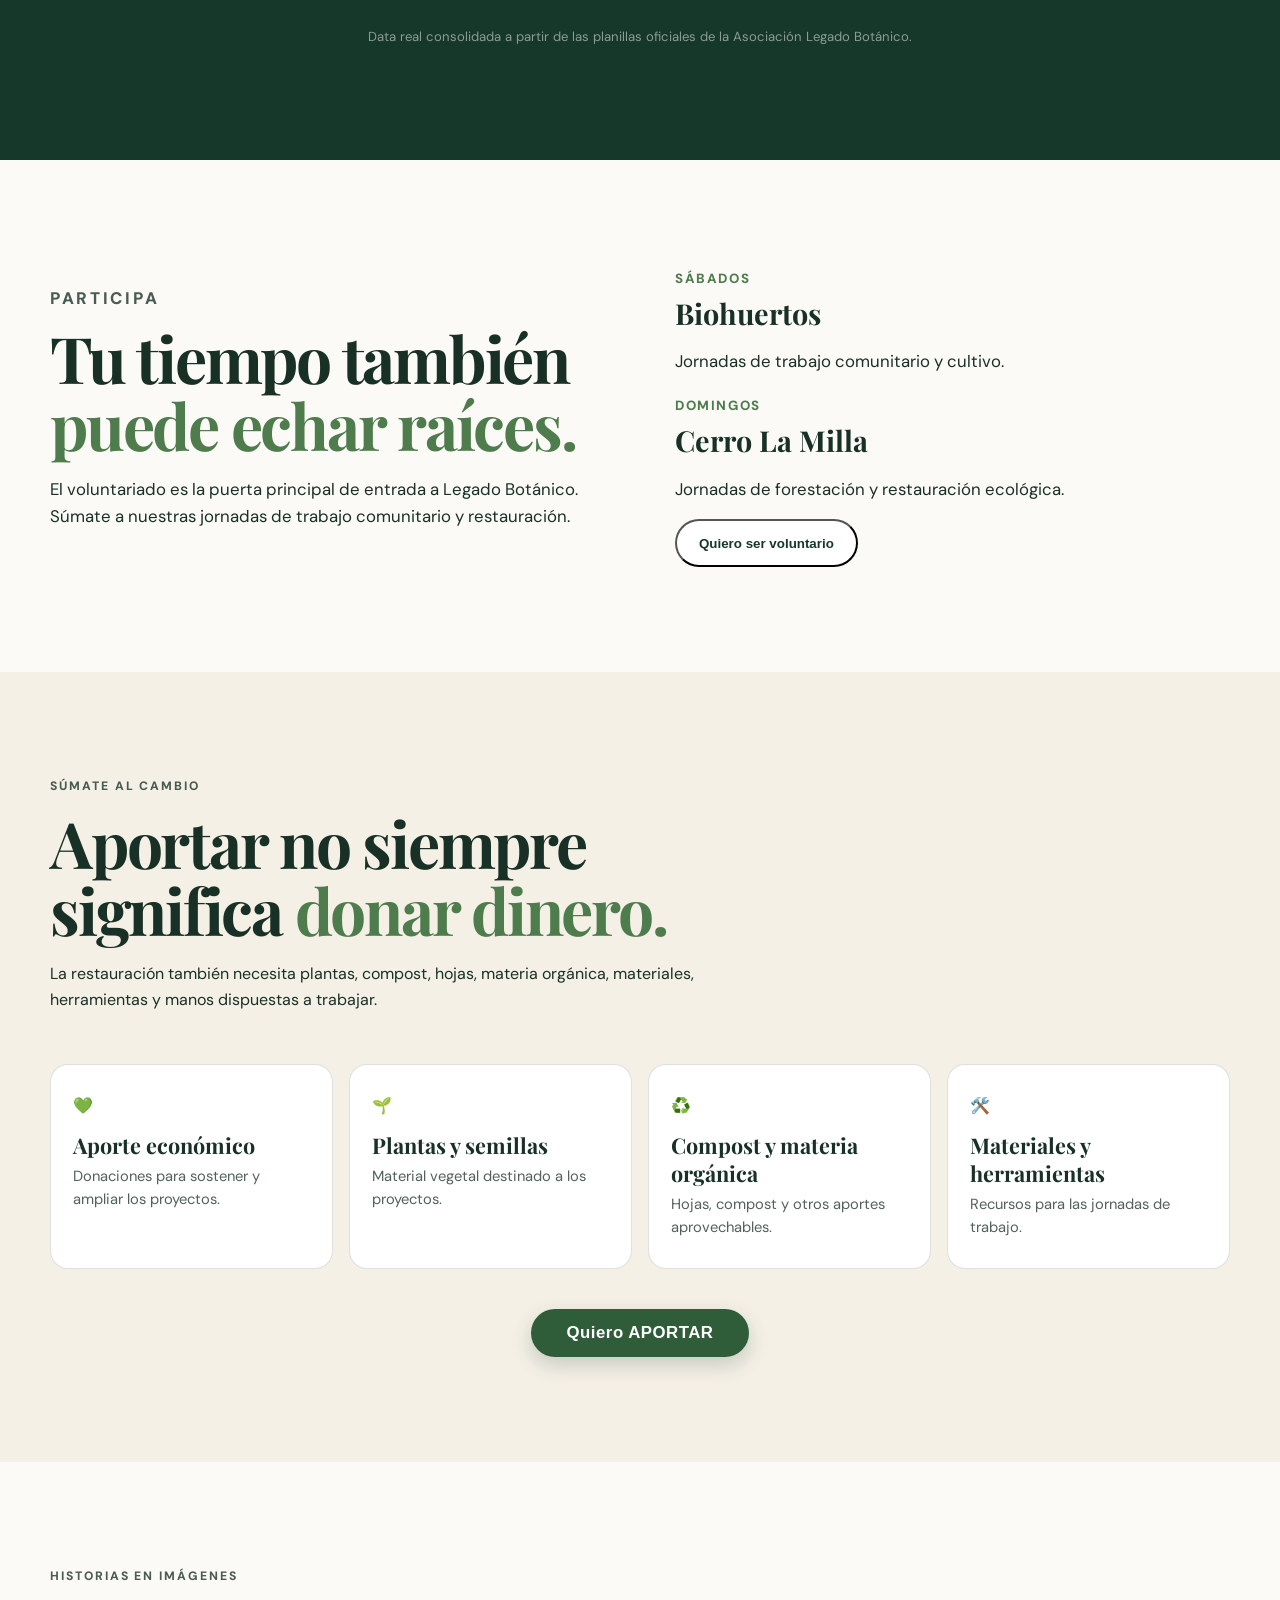
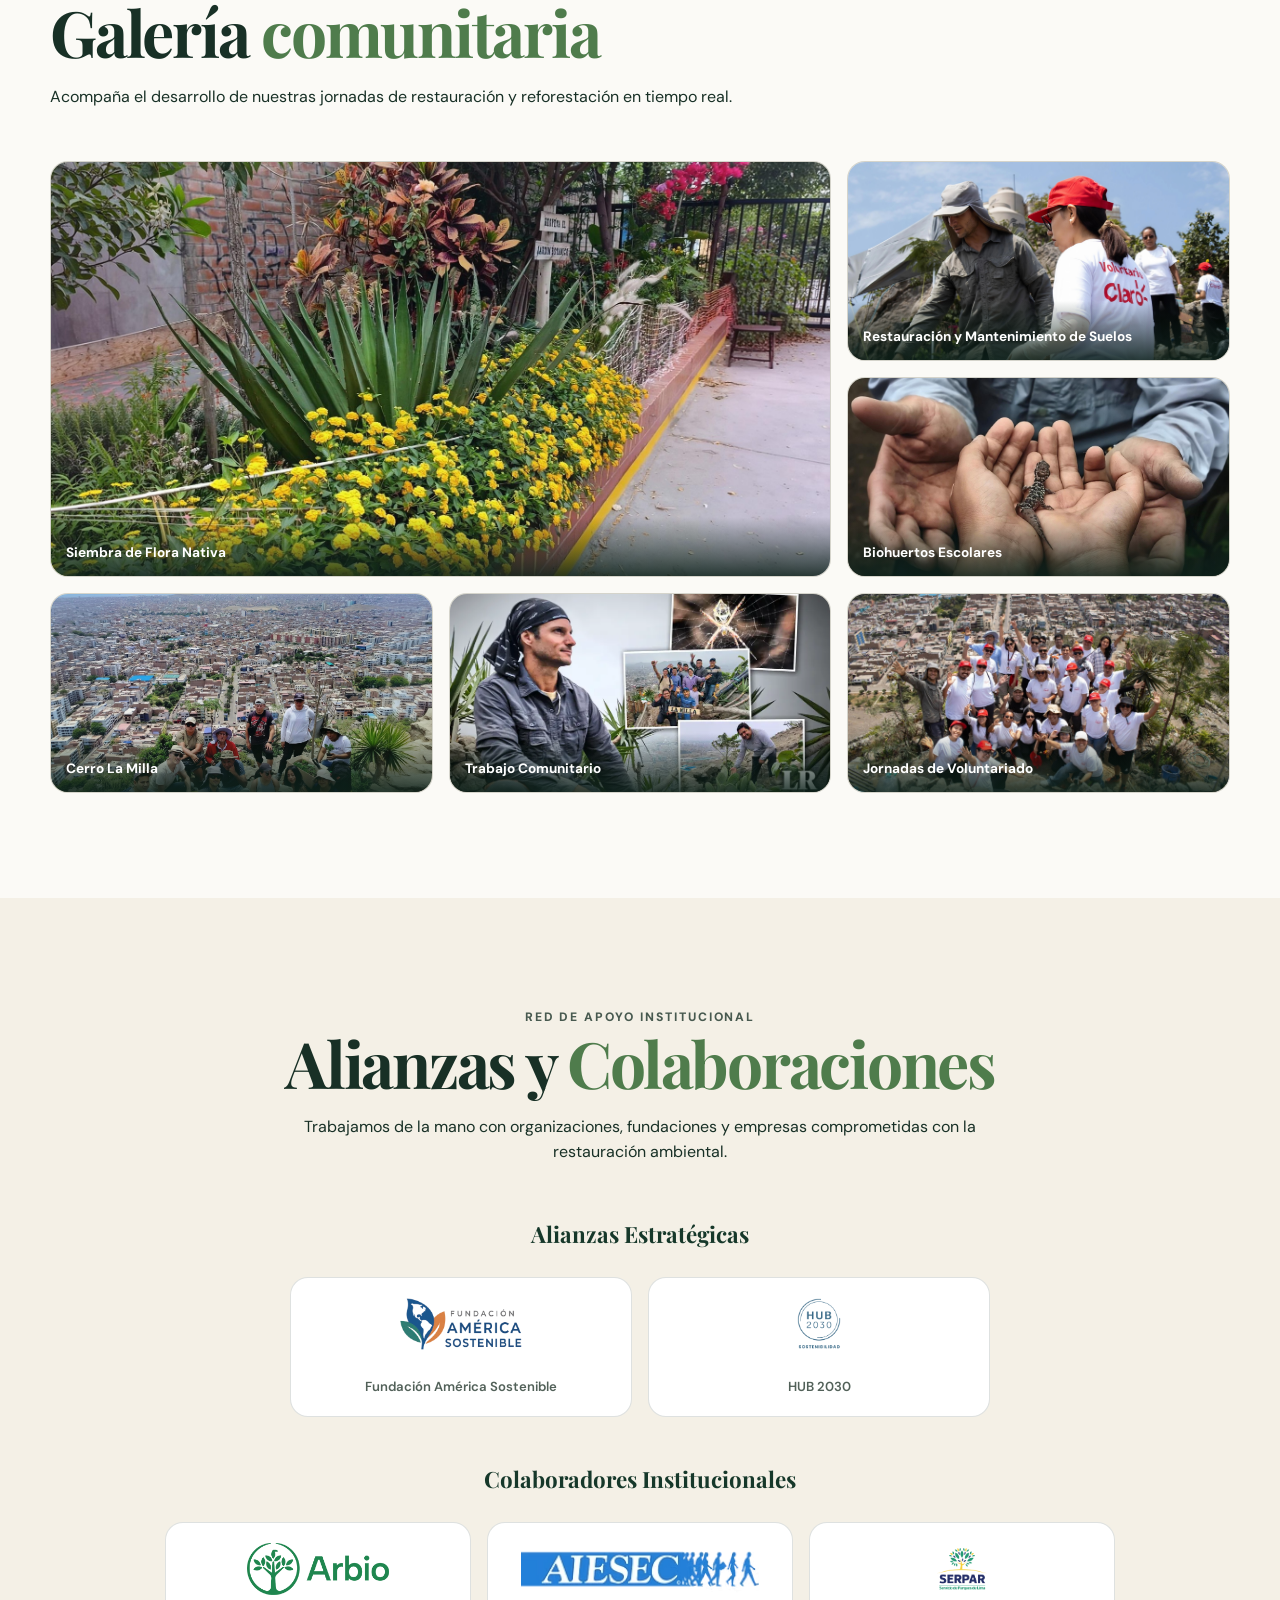
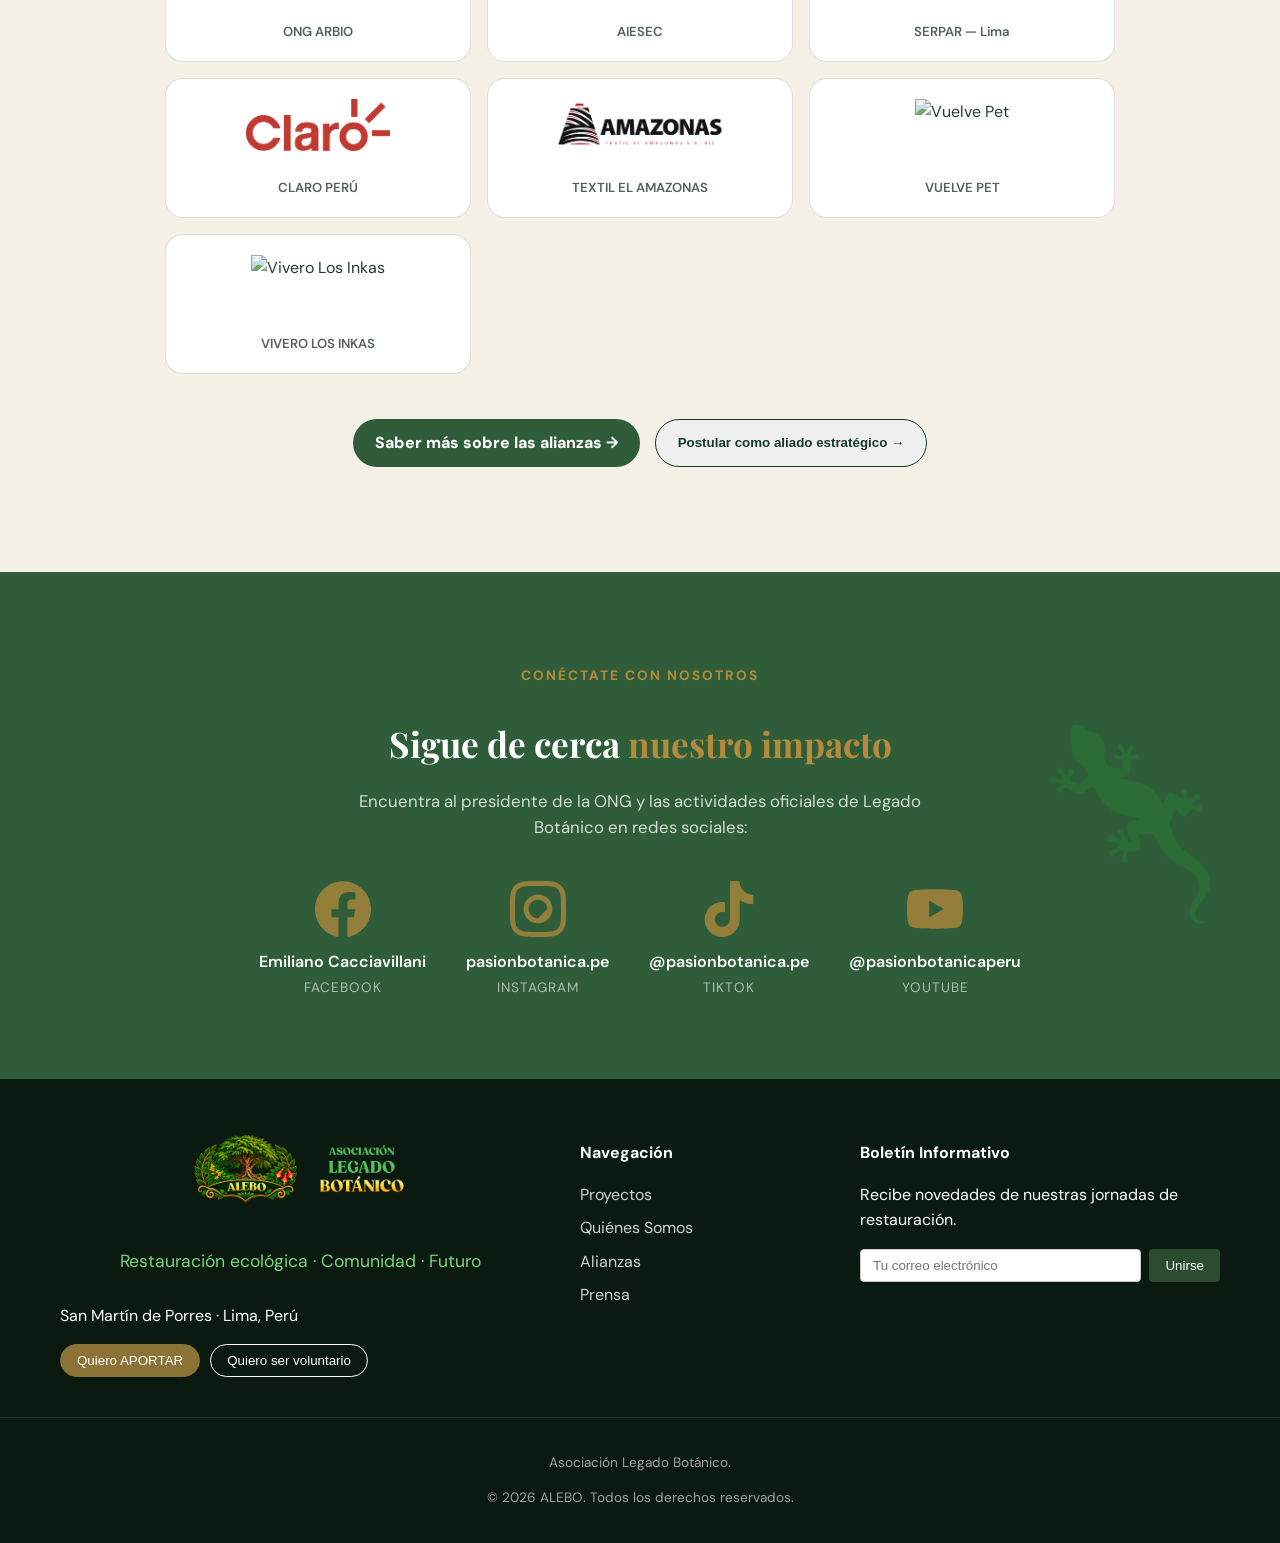
==== commit 15463fd2: "Add files via upload" ====
--- a/index.html
+++ b/index.html
@@ -93,32 +93,47 @@
         <article class="project-card">
           <div class="project-image p1"><b>01</b></div>
           <div class="project-body">
-            <small>Restauración ecológica</small>
+            <small>Senderos de Vida · Restauración ecológica</small>
             <h3>Proyecto Forestal Cerro La Milla</h3>
             <p>Recuperación progresiva de un ecosistema urbano degradado mediante restauración forestal, manejo del suelo y participación comunitaria.</p>
             <a href="proyectos/cerro-la-milla.html">Conocer proyecto <span aria-hidden="true">→</span></a>
           </div>
         </article>
 
-        <article class="project-card">
+
+
+<article class="project-card">
           <div class="project-image p2"><b>02</b></div>
           <div class="project-body">
-            <small>Biodiversidad y educación ambiental</small>
-            <h3>Jardín Botánico</h3>
+            <small>Ríos de Vida · Recuperación hídrica y comunitaria</small>
+            <h3>Proyecto Río Surco</h3>
+            <p>Nodo piloto del eje hídrico Ríos de Vida, enfocándose en el tramo comprendido a lo largo de la Av. Paseo de la Castellana, entre la Vía Expresa y el Jr. Combate de Angamos.</p>
+            <a href="proyectos/rio-surco.html">Conocer proyecto <span aria-hidden="true">→</span></a>
+          </div>
+        </article>
+
+
+<article class="project-card">
+          <div class="project-image p4"><b>03</b></div>
+          <div class="project-body">
+            <small>Escuelas de Vida · Educación, cultivo y alimentación</small>
+            <h3>Proyecto Biohuerto Escolar I.E.I. Luis Enrique X</h3>
+            <p>Un espacio educativo que acerca a los niños a la tierra, las plantas y el cultivo de alimentos.</p>
+            <a href="proyectos/biohuerto-luis-enrique-x.html">Conocer proyecto <span aria-hidden="true">→</span></a>
+          </div>
+        </article>
+
+        <article class="project-card">
+          <div class="project-image p3"><b>04</b></div>
+          <div class="project-body">
+            <small>Escuelas de Vida· Biodiversidad y educación ambiental</small>
+            <h3>Proyecto Jardín Botánico</h3>
             <p>Un espacio vivo de biodiversidad, aprendizaje ambiental y participación comunitaria desarrollado en San Martín de Porres.</p>
             <a href="proyectos/jardin-botanico.html">Conocer proyecto <span aria-hidden="true">→</span></a>
           </div>
         </article>
 
-        <article class="project-card">
-          <div class="project-image p3"><b>03</b></div>
-          <div class="project-body">
-            <small>Educación, cultivo y alimentación</small>
-            <h3>Biohuerto Escolar I.E.I. Luis Enrique X</h3>
-            <p>Un espacio educativo que acerca a los niños a la tierra, las plantas y el cultivo de alimentos.</p>
-            <a href="proyectos/biohuerto-luis-enrique-x.html">Conocer proyecto <span aria-hidden="true">→</span></a>
-          </div>
-        </article>
+        
       </div>
     </div>
   </section>
@@ -390,6 +405,17 @@
             <span>TEXTIL EL AMAZONAS</span>
           </div>
 
+	<div class="partner-card">
+            <img src="assets/vuelve_pet.jpg" alt="Vuelve Pet" class="partner-logo">
+            <span>VUELVE PET</span>
+          </div>
+
+	<div class="partner-card">
+            <img src="assets/vivero_los_inkas.jpg" alt="Vivero Los Inkas" class="partner-logo">
+            <span>VIVERO LOS INKAS</span>
+          </div>
+
+
         </div>
       </div>
 
@@ -452,7 +478,14 @@
   </svg>
 </a>
 
+
+
+
+
 <!-- MODALES FLOTANTES GLOBALES -->
+
+
+
 <div class="modal-overlay" id="modal-voluntario" aria-hidden="true">
   <div class="modal-content" role="dialog" aria-labelledby="modal-voluntario-titulo">
     <button type="button" class="modal-close" id="btn-cerrar-voluntario" aria-label="Cerrar ventana">&times;</button>
@@ -528,6 +561,12 @@
   </div>
 </div>
 
+
+
+
+
+
+
 <div class="modal-overlay" id="modal-aporte" aria-hidden="true">
   <div class="modal-content" role="dialog" aria-labelledby="modal-aporte-titulo">
     <button type="button" class="modal-close" id="btn-cerrar-aporte" aria-label="Cerrar ventana">&times;</button>
@@ -555,10 +594,10 @@
         <div class="form-group">
           <label class="label-title">¿Qué tipo de aporte deseas realizar? (Puedes marcar varios)</label>
           <div class="checkbox-options">
-            <label class="checkbox-card"><input type="checkbox" name="tipo_aporte" value="Aporte economico"><span>💚 <b>Aporte económico:</b> Para sostener y ampliar los proyectos.</span></label>
-            <label class="checkbox-card"><input type="checkbox" name="tipo_aporte" value="Plantas y semillas"><span>🌱 <b>Plantas y semillas:</b> Material vegetal destinado a los proyectos.</span></label>
-            <label class="checkbox-card"><input type="checkbox" name="tipo_aporte" value="Compost y materia organica"><span>♻️ <b>Compost y materia orgánica:</b> Hojas, compost y otros aportes aprovechables.</span></label>
-            <label class="checkbox-card"><input type="checkbox" name="tipo_aporte" value="Materiales y herramientas"><span>🛠️ <b>Materiales y herramientas:</b> Recursos para las jornadas de trabajo.</span></label>
+            <label class="checkbox-card"><input type="checkbox" name="tipo_aporte[]" value="Aporte economico"><span>💚 <b>Aporte económico:</b> Para sostener y ampliar los proyectos.</span></label>
+            <label class="checkbox-card"><input type="checkbox" name="tipo_aporte[]" value="Plantas y semillas"><span>🌱 <b>Plantas y semillas:</b> Material vegetal destinado a los proyectos.</span></label>
+            <label class="checkbox-card"><input type="checkbox" name="tipo_aporte[]" value="Compost y materia organica"><span>♻️ <b>Compost y materia orgánica:</b> Hojas, compost y otros aportes aprovechables.</span></label>
+            <label class="checkbox-card"><input type="checkbox" name="tipo_aporte[]" value="Materiales y herramientas"><span>🛠️ <b>Materiales y herramientas:</b> Recursos para las jornadas de trabajo.</span></label>
           </div>
         </div>
         <div class="form-group">
--- a/css/styles.css
+++ b/css/styles.css
@@ -397,7 +397,7 @@
 /* Grilla de Proyectos */
 .project-grid {
   display: grid;
-  grid-template-columns: repeat(3, 1fr);
+  grid-template-columns: repeat(2, 1fr);
   gap: 24px;
 }
 
@@ -429,8 +429,9 @@
 }
 
 .p1 { background: linear-gradient(135deg, rgba(79, 124, 76, 0.1), rgba(22, 56, 42, 0.1)), url('../assets/la-milla.jpg') center/cover no-repeat; }
-.p2 { background: linear-gradient(135deg, rgba(120, 150, 107, 0.1), rgba(47, 93, 58, 0.1)), url('../assets/jardin-desktop.jpg') center/cover no-repeat; }
-.p3 { background: linear-gradient(135deg, rgba(181, 138, 58, 0.1), rgba(122, 82, 56, 0.1)), url('../assets/biohuerto.jpg') center/cover no-repeat; }
+.p2 { background: linear-gradient(135deg, rgba(120, 150, 107, 0.1), rgba(47, 93, 58, 0.1)), url('../assets/rio_surco.jpg') center/cover no-repeat; }
+.p3 { background: linear-gradient(135deg, rgba(120, 150, 107, 0.1), rgba(47, 93, 58, 0.1)), url('../assets/jardin-desktop.jpg') center/cover no-repeat; }
+.p4 { background: linear-gradient(135deg, rgba(181, 138, 58, 0.1), rgba(122, 82, 56, 0.1)), url('../assets/biohuerto.jpg') center/cover no-repeat; }
 
 .project-body { padding: 25px; }
 .project-body small, .schedule small { color: var(--leaf); font-weight: 800; letter-spacing: .12em; }
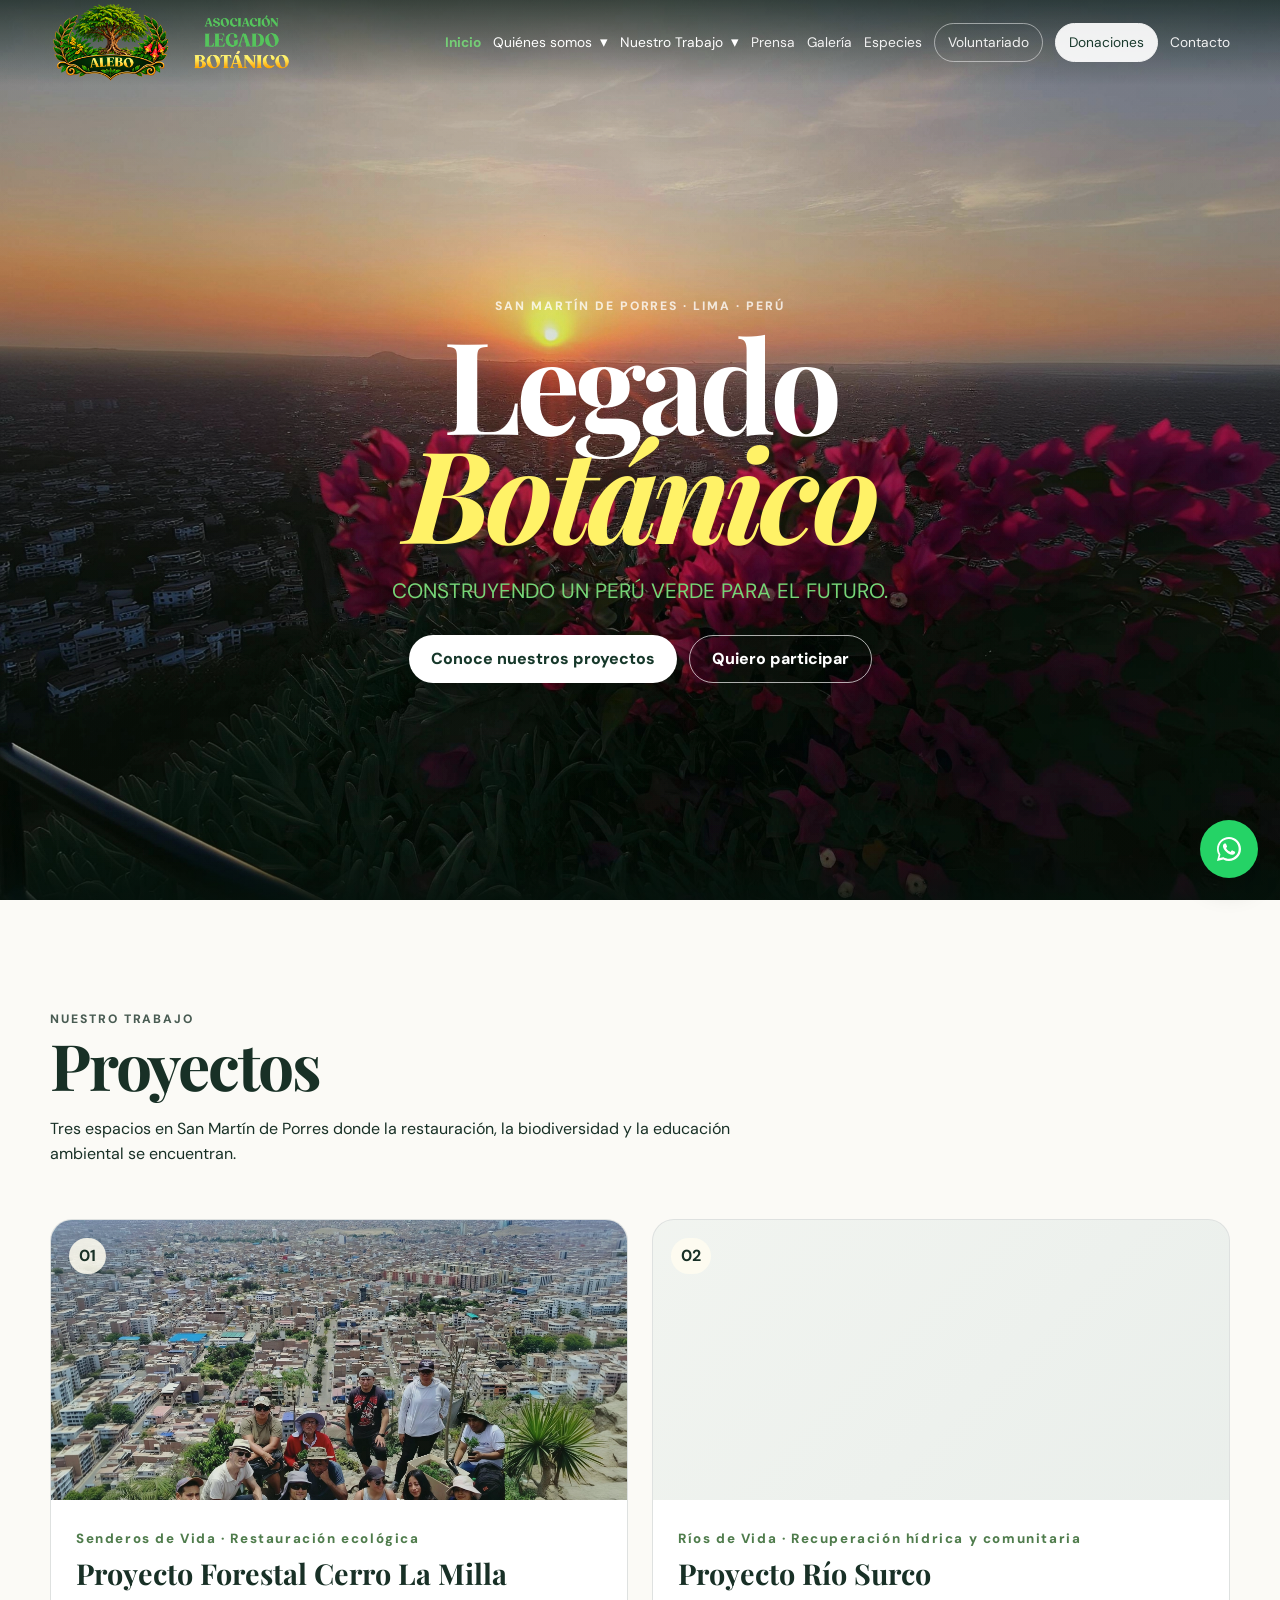
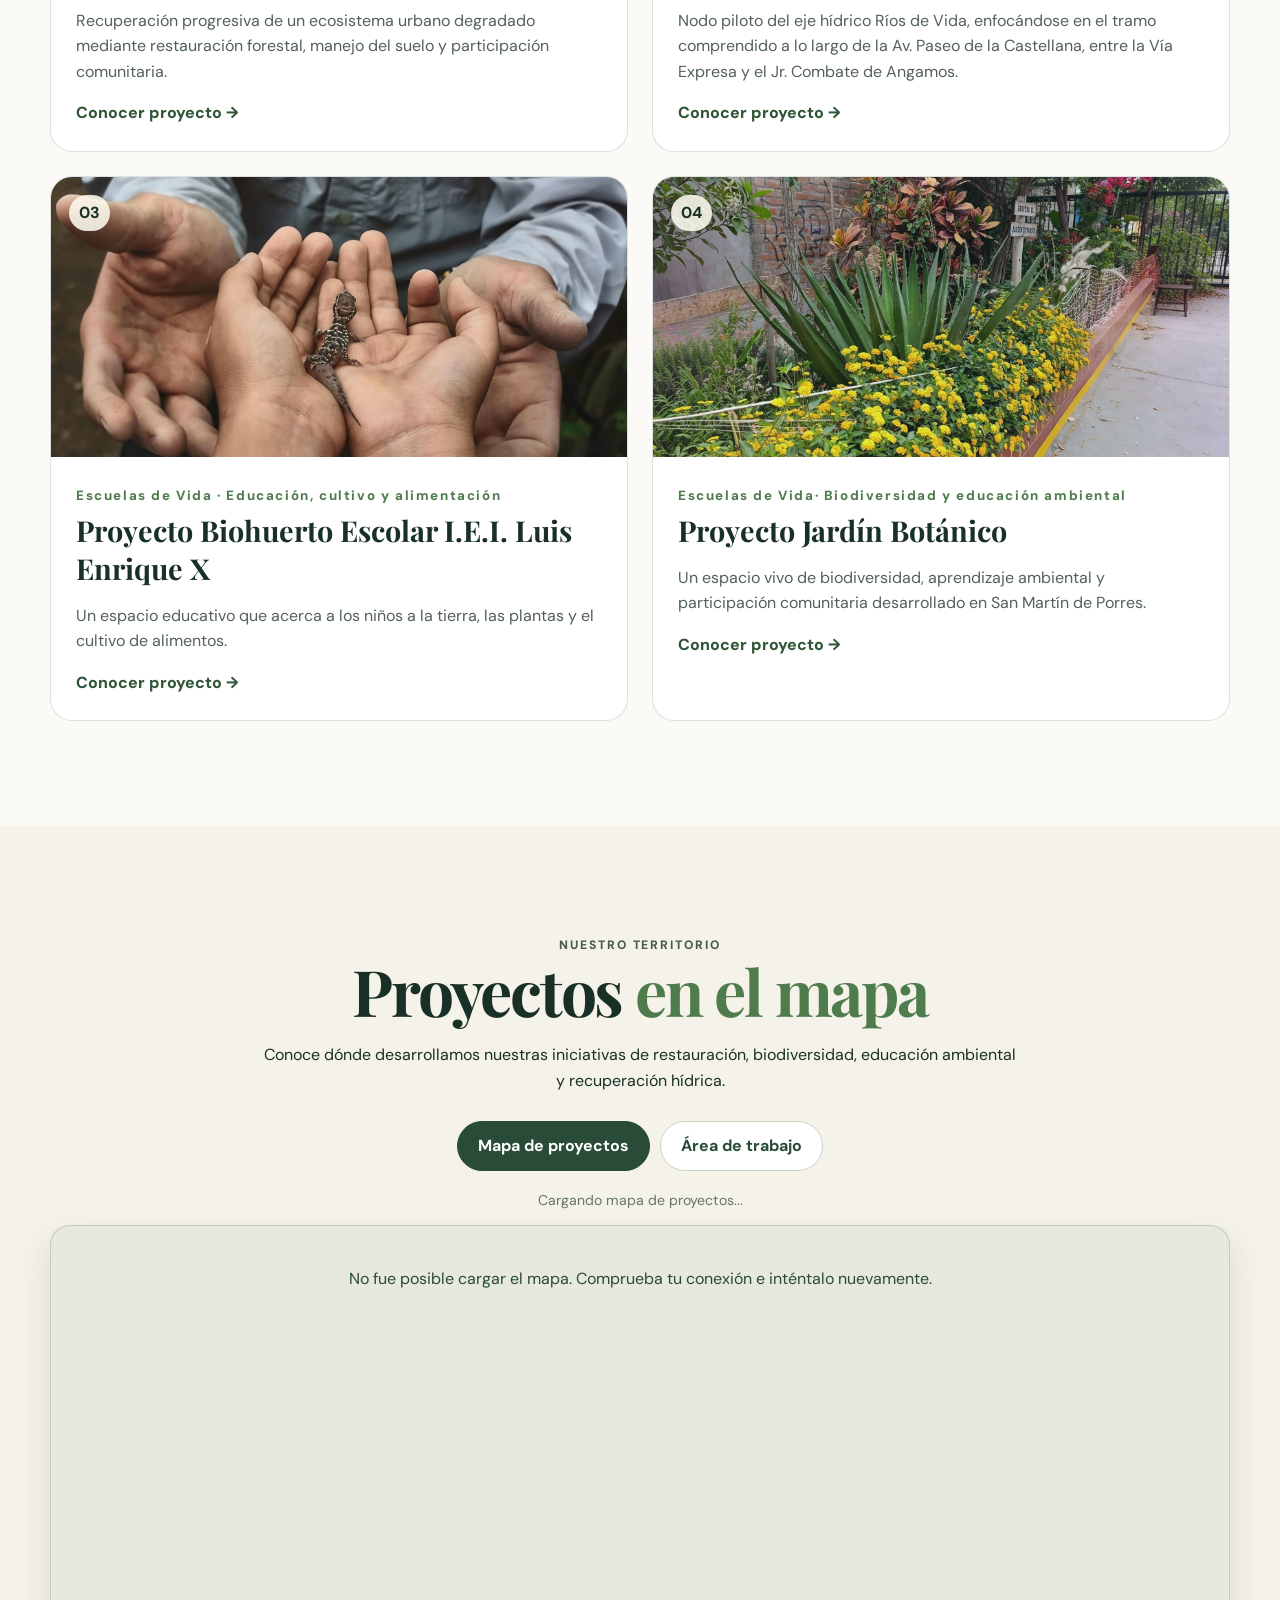
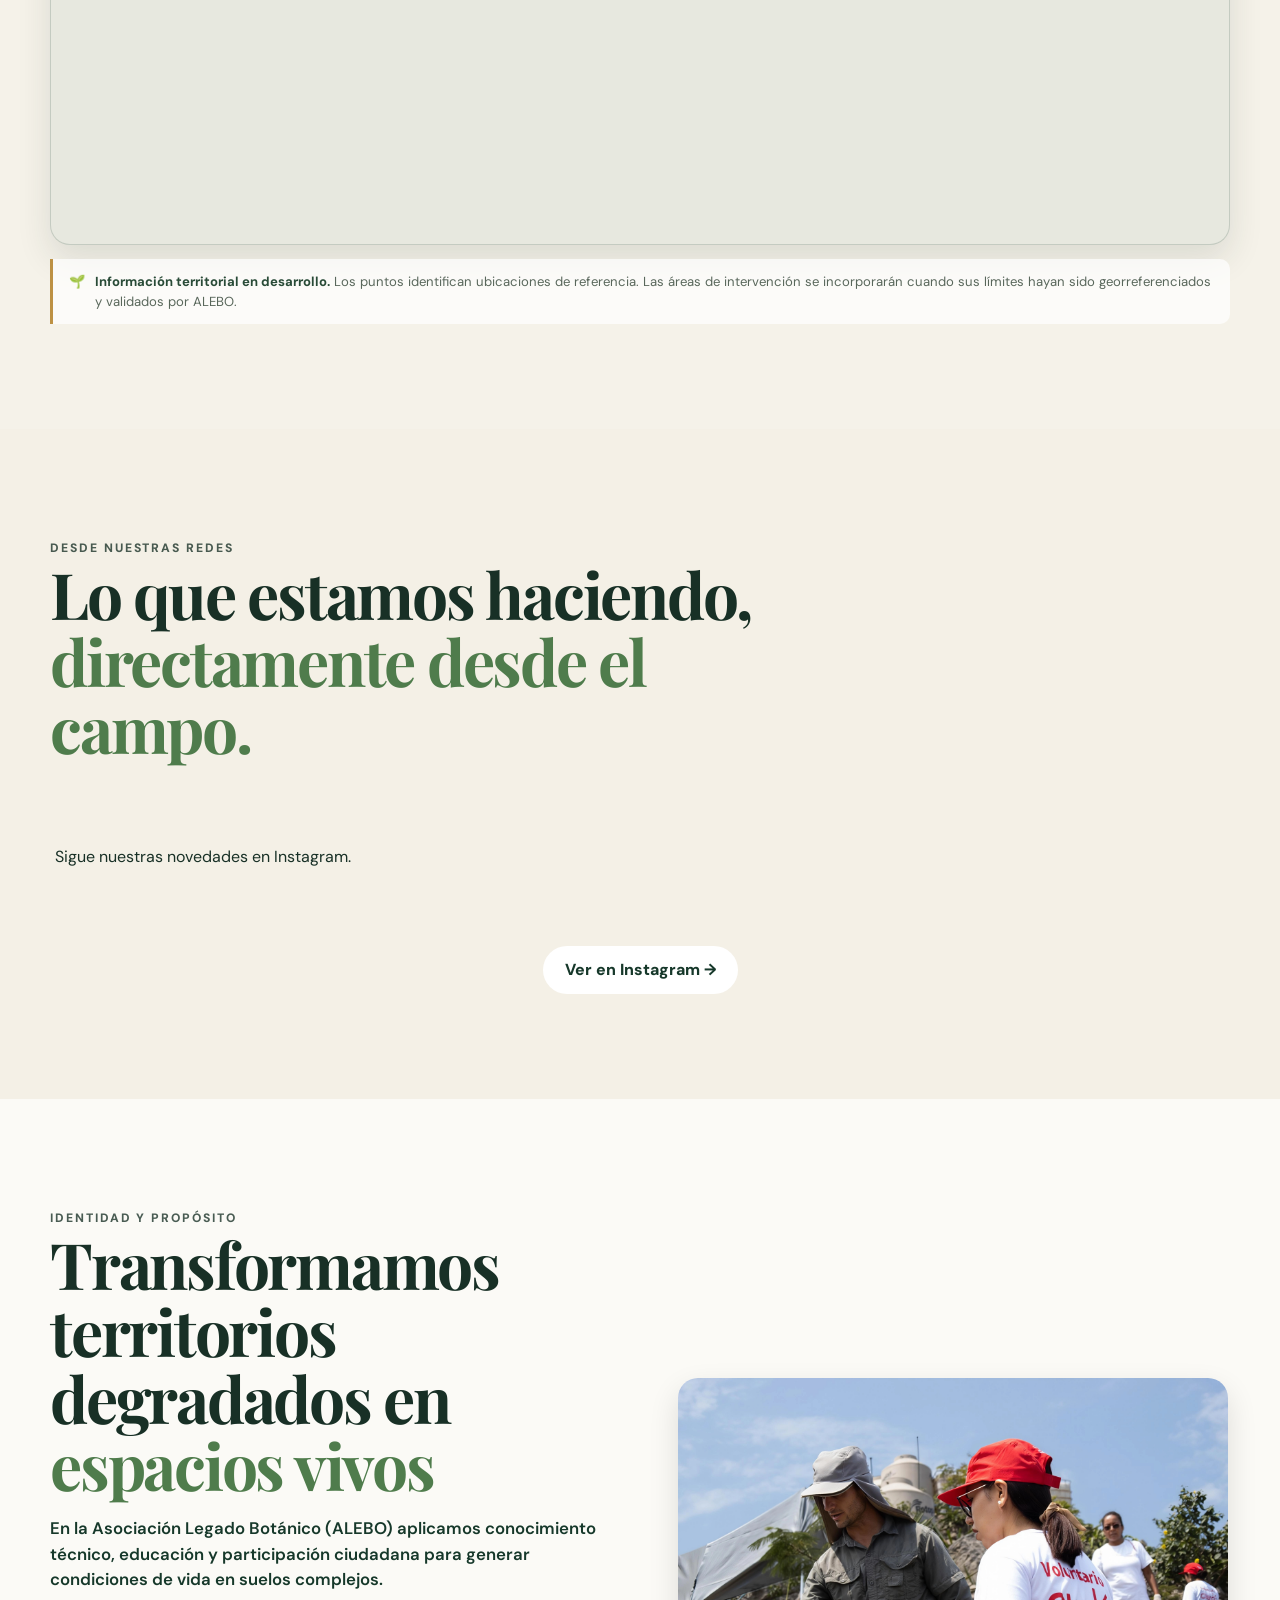
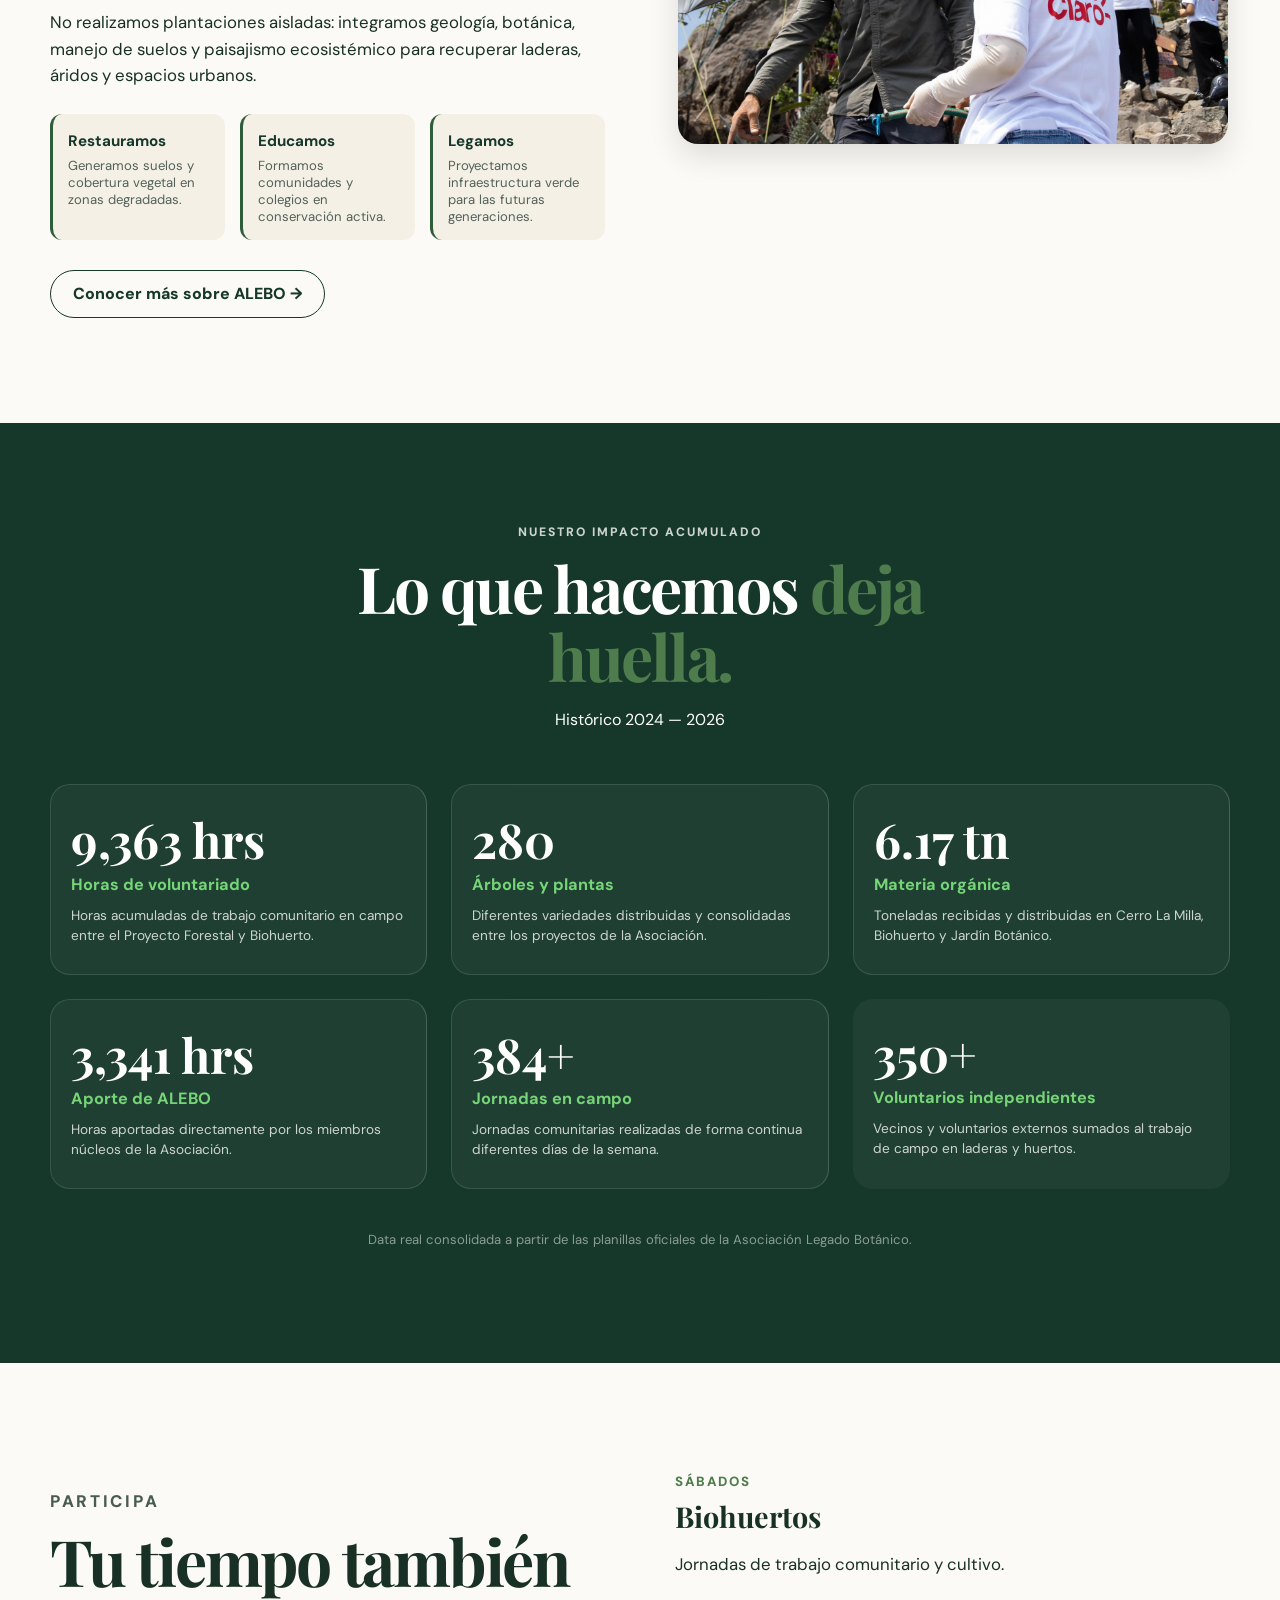
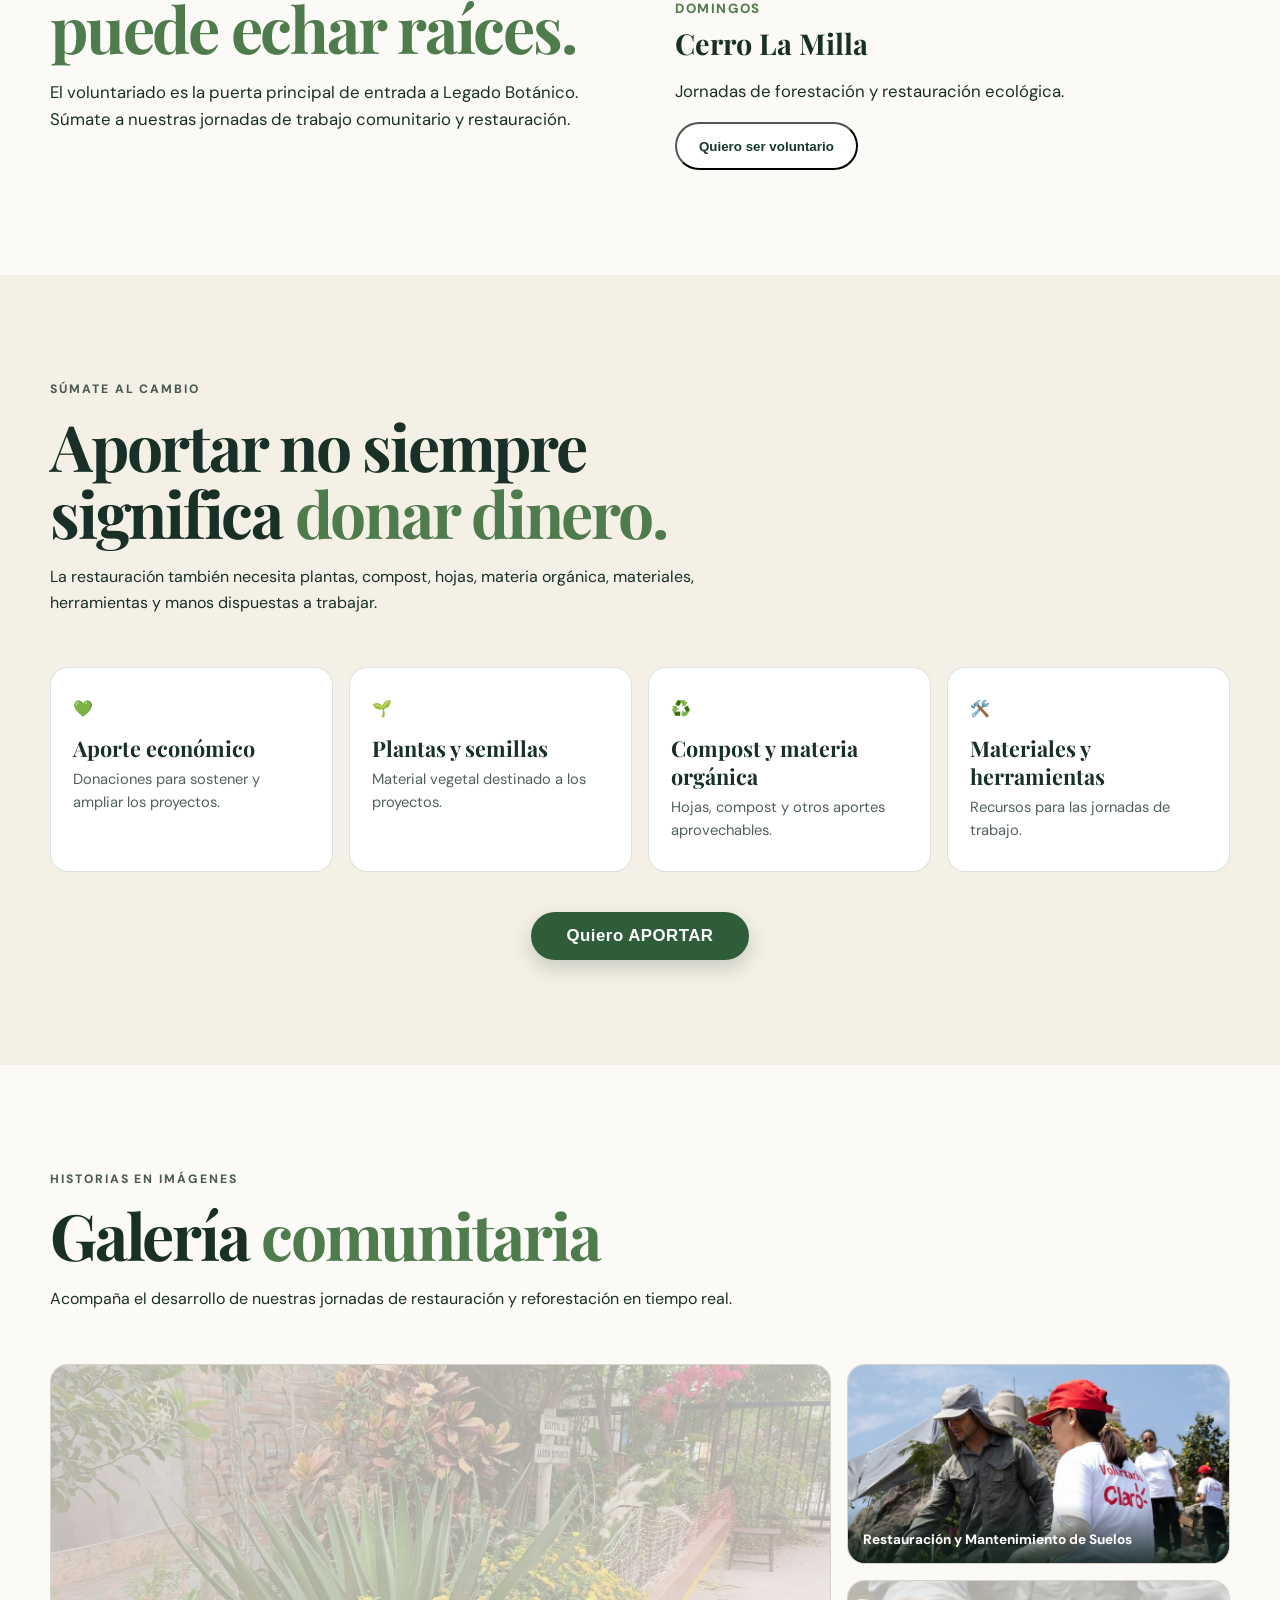
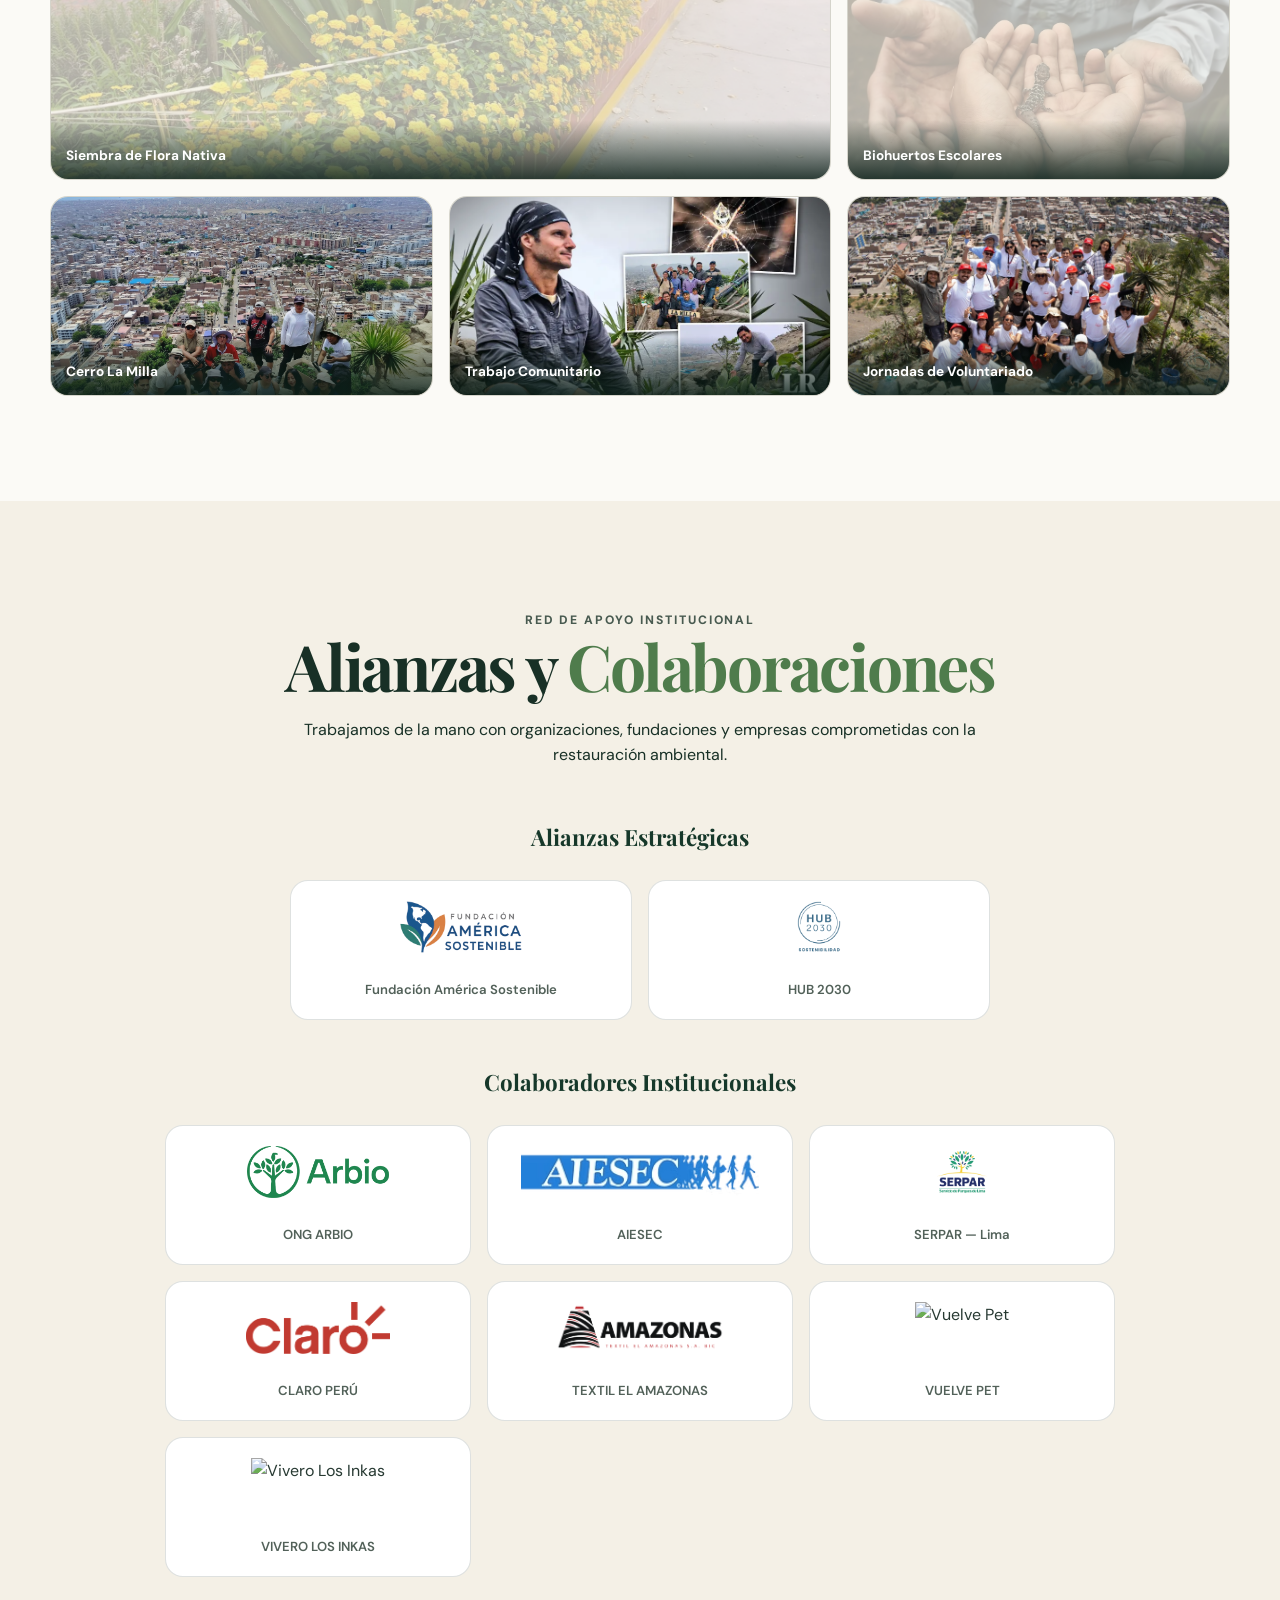
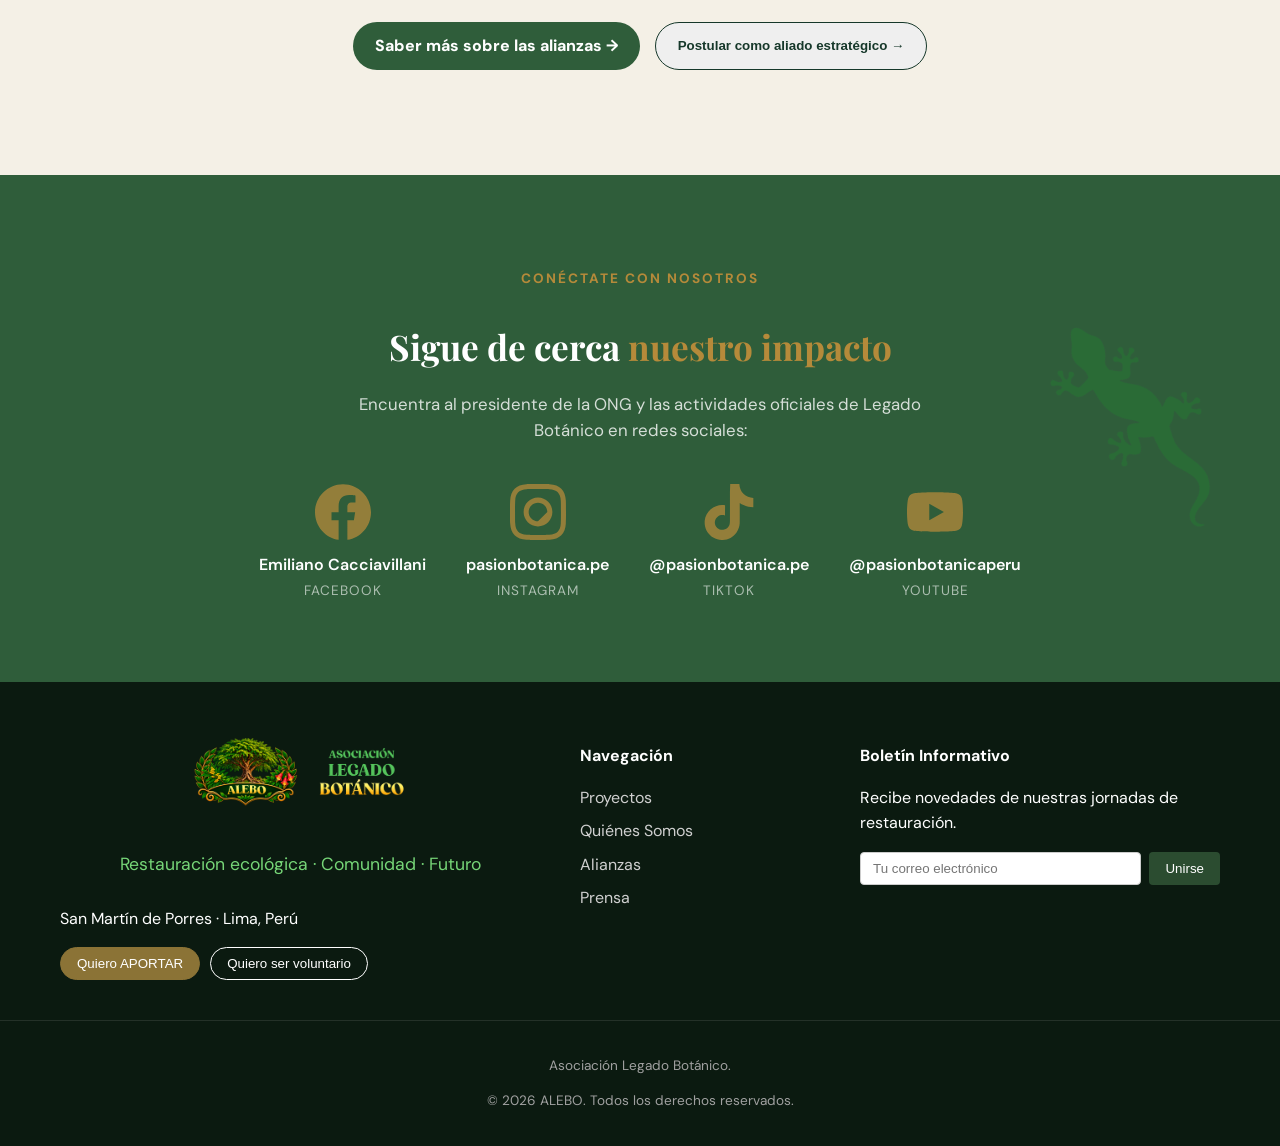
==== commit 7bbb4159: "Add files via upload" ====
--- a/index.html
+++ b/index.html
@@ -5,19 +5,27 @@
   <meta name="viewport" content="width=device-width, initial-scale=1">
   <meta name="description" content="Legado Botánico — restauración ecológica, forestación, biohuertos y voluntariado en San Martín de Porres, Lima.">
   <title>Legado Botánico</title>
+
   
   <link rel="icon" href="assets/favicon_1.ico" type="image/x-icon">
   <link rel="stylesheet" href="css/styles.css">
+
+
+  <link rel="stylesheet" href="https://unpkg.com/leaflet@1.9.4/dist/leaflet.css">
+  <link rel="stylesheet" href="css/mapa-alebo.css">
 
   <!-- SEO / Open Graph -->
   <meta property="og:title" content="Legado Botánico — Asociación ALEBO">
   <meta property="og:description" content="Restauración ecológica, forestación y biohuertos en San Martín de Porres.">
   <meta property="og:image" content="assets/logo-large-sf-2.png">
+
+
+
 </head>
+
+
+
 <body>
-
-
-
 
 <!-- ENCABEZADO / NAVEGACIÓN -->
 <header class="site-header">
@@ -80,6 +88,9 @@
     </div>
   </section>
 
+
+
+
   <!-- PROYECTOS -->
   <section class="section" id="proyectos">
     <div class="container">
@@ -138,6 +149,35 @@
     </div>
   </section>
 
+
+
+
+
+  <!-- MAPA INTERACTIVO ALEBO -->
+  <section class="section map-section" id="mapa-proyectos">
+    <div class="container">
+      <div class="section-heading map-intro">
+        <span class="eyebrow">Nuestro territorio</span>
+        <h2>Proyectos <span>en el mapa</span></h2>
+        <p>Conoce dónde desarrollamos nuestras iniciativas de restauración, biodiversidad, educación ambiental y recuperación hídrica.</p>
+      </div>
+
+      <div class="map-switcher" role="group" aria-label="Vistas del mapa">
+        <button type="button" id="alebo-map-mode" aria-pressed="true">Mapa de proyectos</button>
+        <button type="button" id="alebo-areas-mode" aria-pressed="false">Área de trabajo</button>
+      </div>
+      <p class="map-status" id="alebo-map-status" aria-live="polite">Cargando mapa de proyectos...</p>
+      <div id="alebo-map" class="alebo-map" role="region" aria-label="Mapa interactivo de los proyectos de Legado Botánico"></div>
+      <div class="alebo-map-note">
+        <span aria-hidden="true">🌱</span>
+        <span><strong>Información territorial en desarrollo.</strong> Los puntos identifican ubicaciones de referencia. Las áreas de intervención se incorporarán cuando sus límites hayan sido georreferenciados y validados por ALEBO.</span>
+      </div>
+    </div>
+  </section>
+
+
+
+
   <!-- INSTAGRAM FEED -->
   <section class="section cream" id="instagram">
     <div class="container">
@@ -157,6 +197,11 @@
       </div>
     </div>
   </section>
+
+
+
+
+
 
   <!-- QUIÉNES SOMOS PREÁMBULO -->
   <section class="section" id="quienes-somos">
@@ -721,6 +766,7 @@
 </footer>
 
 <script src="js/main.js"></script>
+<script src="js/mapa-alebo.js"></script>
 
 </body>
 </html>
--- a/css/mapa-alebo.css
+++ b/css/mapa-alebo.css
@@ -0,0 +1,152 @@
+/* ==========================================================================
+   MAPA INTERACTIVO ALEBO
+   Estilos aislados para no alterar las demás secciones del sitio.
+   ========================================================================== */
+.map-section {
+  background: #f5f2e9;
+}
+.map-intro {
+  max-width: 760px;
+  margin: 0 auto 28px;
+  text-align: center;
+}
+.map-switcher {
+  display: flex;
+  justify-content: center;
+  flex-wrap: wrap;
+  gap: 10px;
+  margin: 0 auto 18px;
+}
+.map-switcher button {
+  border: 1px solid #c9d5c4;
+  border-radius: 999px;
+  padding: 11px 20px;
+  background: #fff;
+  color: #294b37;
+  font: inherit;
+  font-weight: 700;
+  cursor: pointer;
+  transition: background .2s ease, color .2s ease, border-color .2s ease;
+}
+.map-switcher button[aria-pressed="true"] {
+  background: #294b37;
+  border-color: #294b37;
+  color: #fff;
+}
+.map-switcher button:focus-visible,
+.alebo-map a:focus-visible {
+  outline: 3px solid #bd9144;
+  outline-offset: 3px;
+}
+.map-status {
+  min-height: 24px;
+  margin: 0 auto 12px;
+  text-align: center;
+  color: #667568;
+  font-size: .88rem;
+}
+.alebo-map {
+  width: 100%;
+  height: clamp(390px, 55vw, 620px);
+  border: 1px solid rgba(41, 75, 55, .18);
+  border-radius: 20px;
+  overflow: hidden;
+  background: #e7e8df;
+  box-shadow: 0 14px 34px rgba(29, 53, 38, .12);
+  z-index: 0;
+}
+.alebo-map .leaflet-popup-content-wrapper {
+  border-radius: 14px;
+  box-shadow: 0 8px 24px rgba(20, 35, 25, .18);
+}
+.alebo-map .leaflet-popup-content {
+  margin: 15px 16px;
+  min-width: 205px;
+}
+.alebo-popup-kicker {
+  display: block;
+  margin-bottom: 5px;
+  color: #9a783b;
+  font-size: .68rem;
+  font-weight: 800;
+  letter-spacing: .08em;
+  text-transform: uppercase;
+}
+.alebo-popup-title {
+  margin: 0 0 7px;
+  color: #234432;
+  font: 700 1.05rem/1.25 "Playfair Display", Georgia, serif;
+}
+.alebo-popup-description {
+  margin: 0 0 13px;
+  color: #58645a;
+  font-size: .82rem;
+  line-height: 1.45;
+}
+.alebo-popup-actions {
+  display: flex;
+  flex-wrap: wrap;
+  gap: 8px;
+}
+.alebo-popup-actions a {
+  display: inline-flex;
+  align-items: center;
+  justify-content: center;
+  padding: 8px 11px;
+  border-radius: 999px;
+  background: #315b40;
+  color: #fff !important;
+  font-size: .76rem;
+  font-weight: 700;
+  text-decoration: none;
+}
+.alebo-popup-actions a:last-child {
+  background: #e9dfc9;
+  color: #294b37 !important;
+}
+.alebo-marker {
+  display: grid;
+  place-items: center;
+  width: 34px;
+  height: 34px;
+  border: 3px solid #fff;
+  border-radius: 50% 50% 50% 8px;
+  background: #315b40;
+  color: #fff;
+  box-shadow: 0 3px 10px rgba(0,0,0,.28);
+  font-size: 13px;
+  font-weight: 800;
+  transform: rotate(-45deg);
+}
+.alebo-marker span {
+  transform: rotate(45deg);
+}
+.alebo-map-note {
+  display: flex;
+  align-items: flex-start;
+  gap: 10px;
+  margin-top: 14px;
+  padding: 13px 16px;
+  border-left: 3px solid #bd9144;
+  border-radius: 0 10px 10px 0;
+  background: rgba(255,255,255,.72);
+  color: #59675b;
+  font-size: .82rem;
+  line-height: 1.5;
+}
+.alebo-map-note strong {
+  color: #294b37;
+}
+@media (max-width: 600px) {
+  .alebo-map {
+    height: 460px;
+    border-radius: 14px;
+  }
+  .map-switcher button {
+    padding: 10px 15px;
+    font-size: .85rem;
+  }
+  .alebo-map .leaflet-popup-content {
+    min-width: 190px;
+  }
+}
